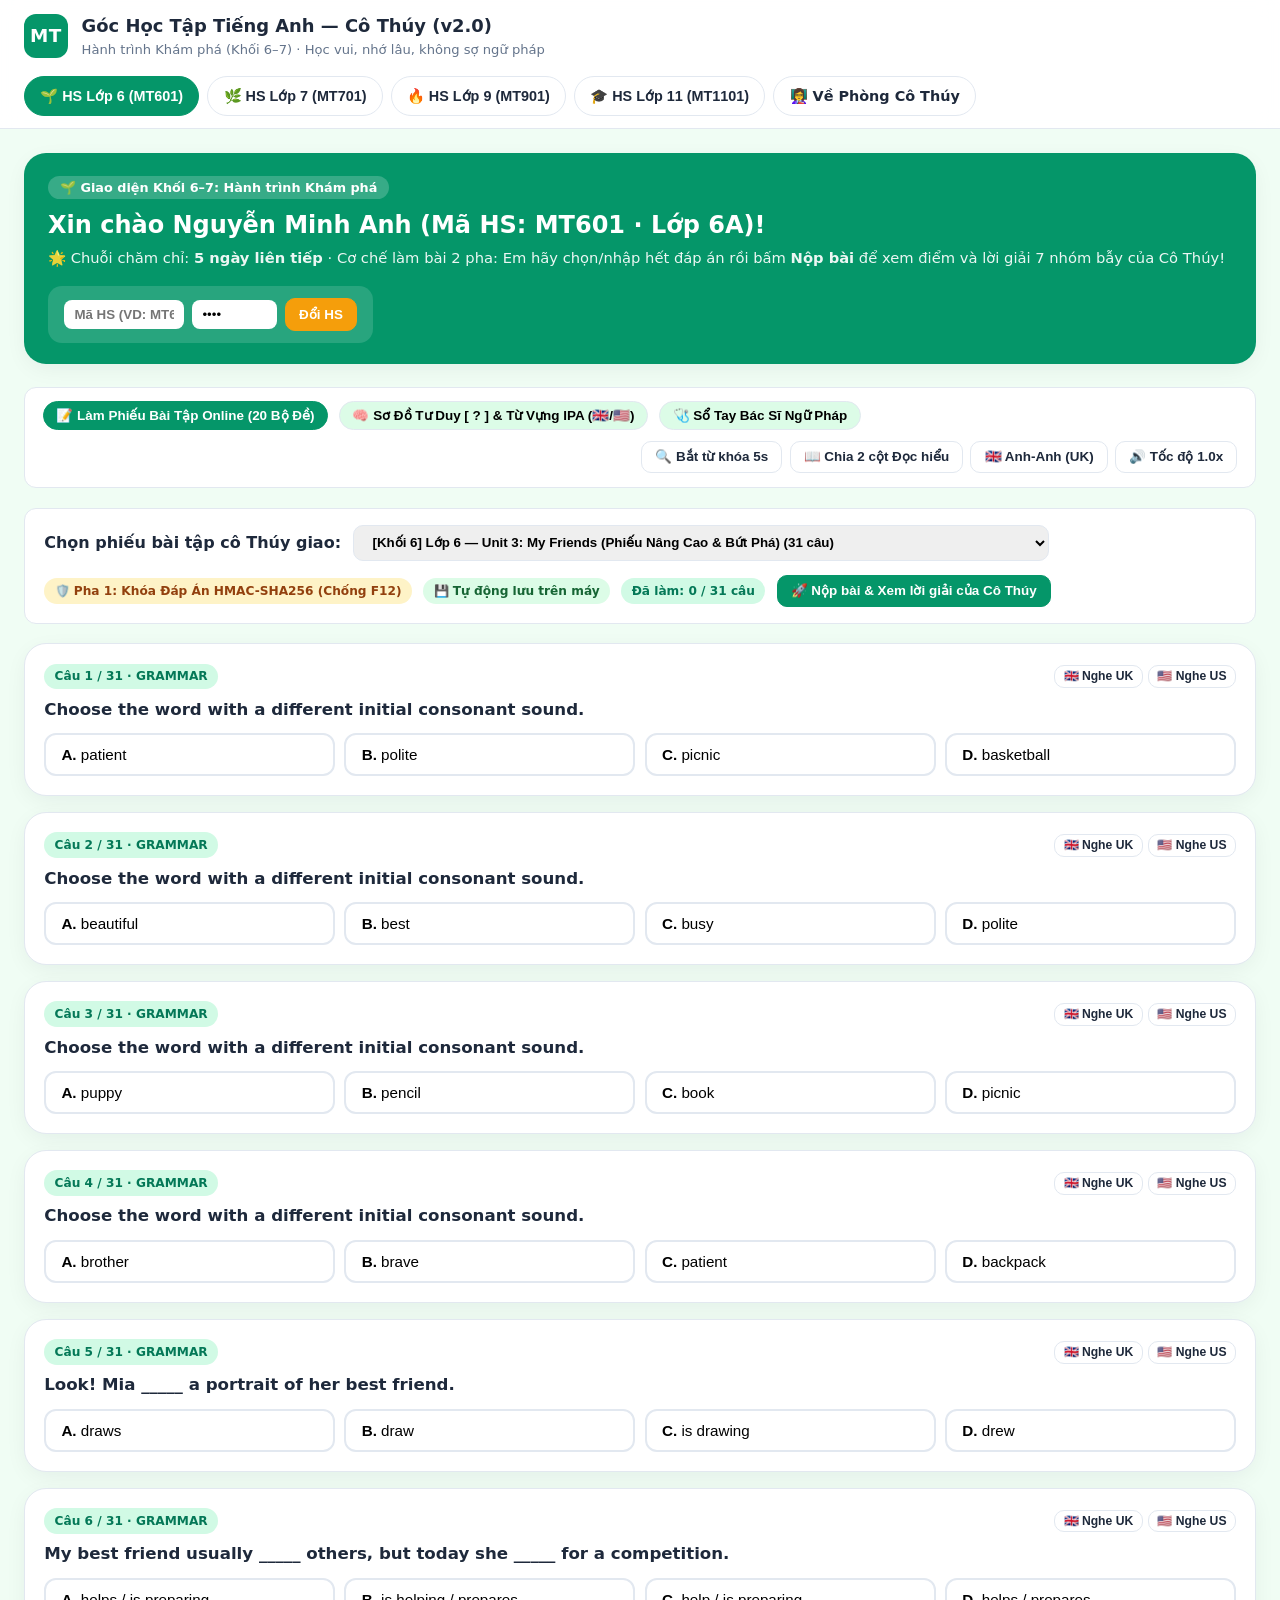
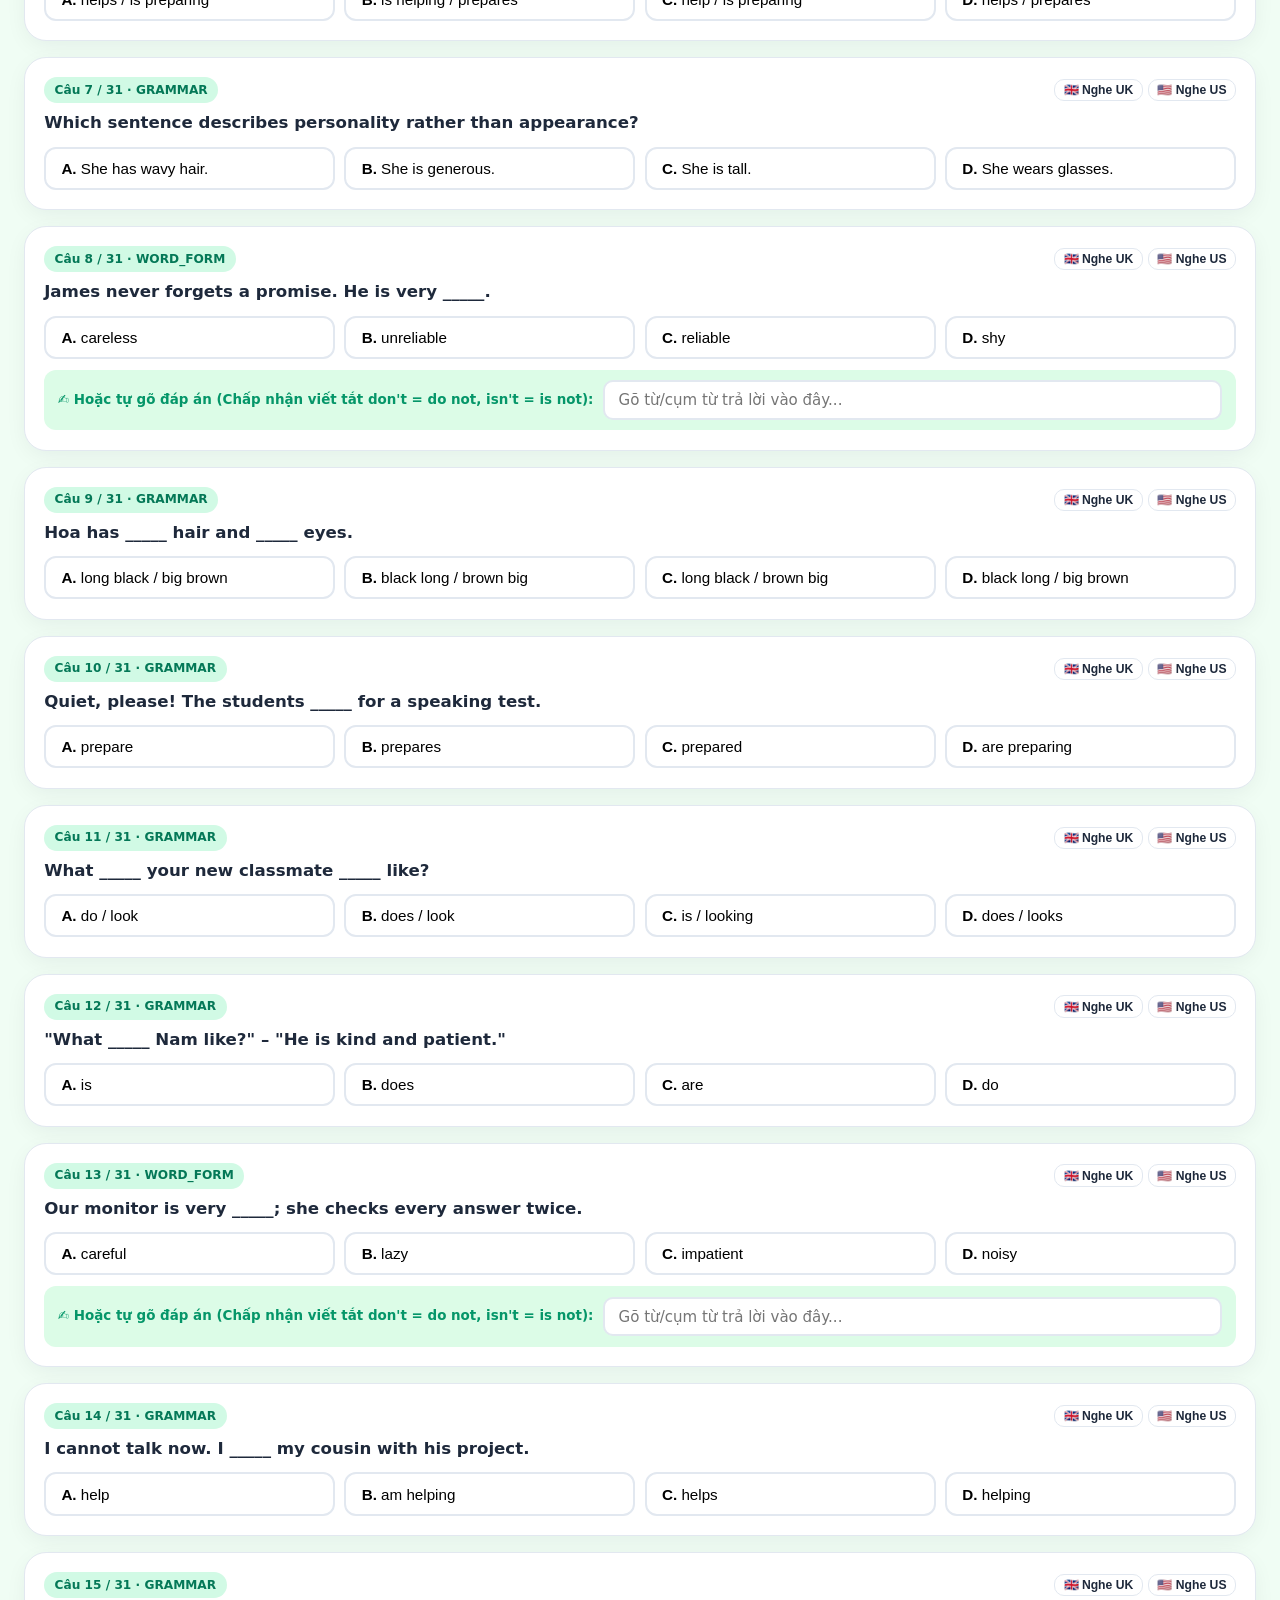
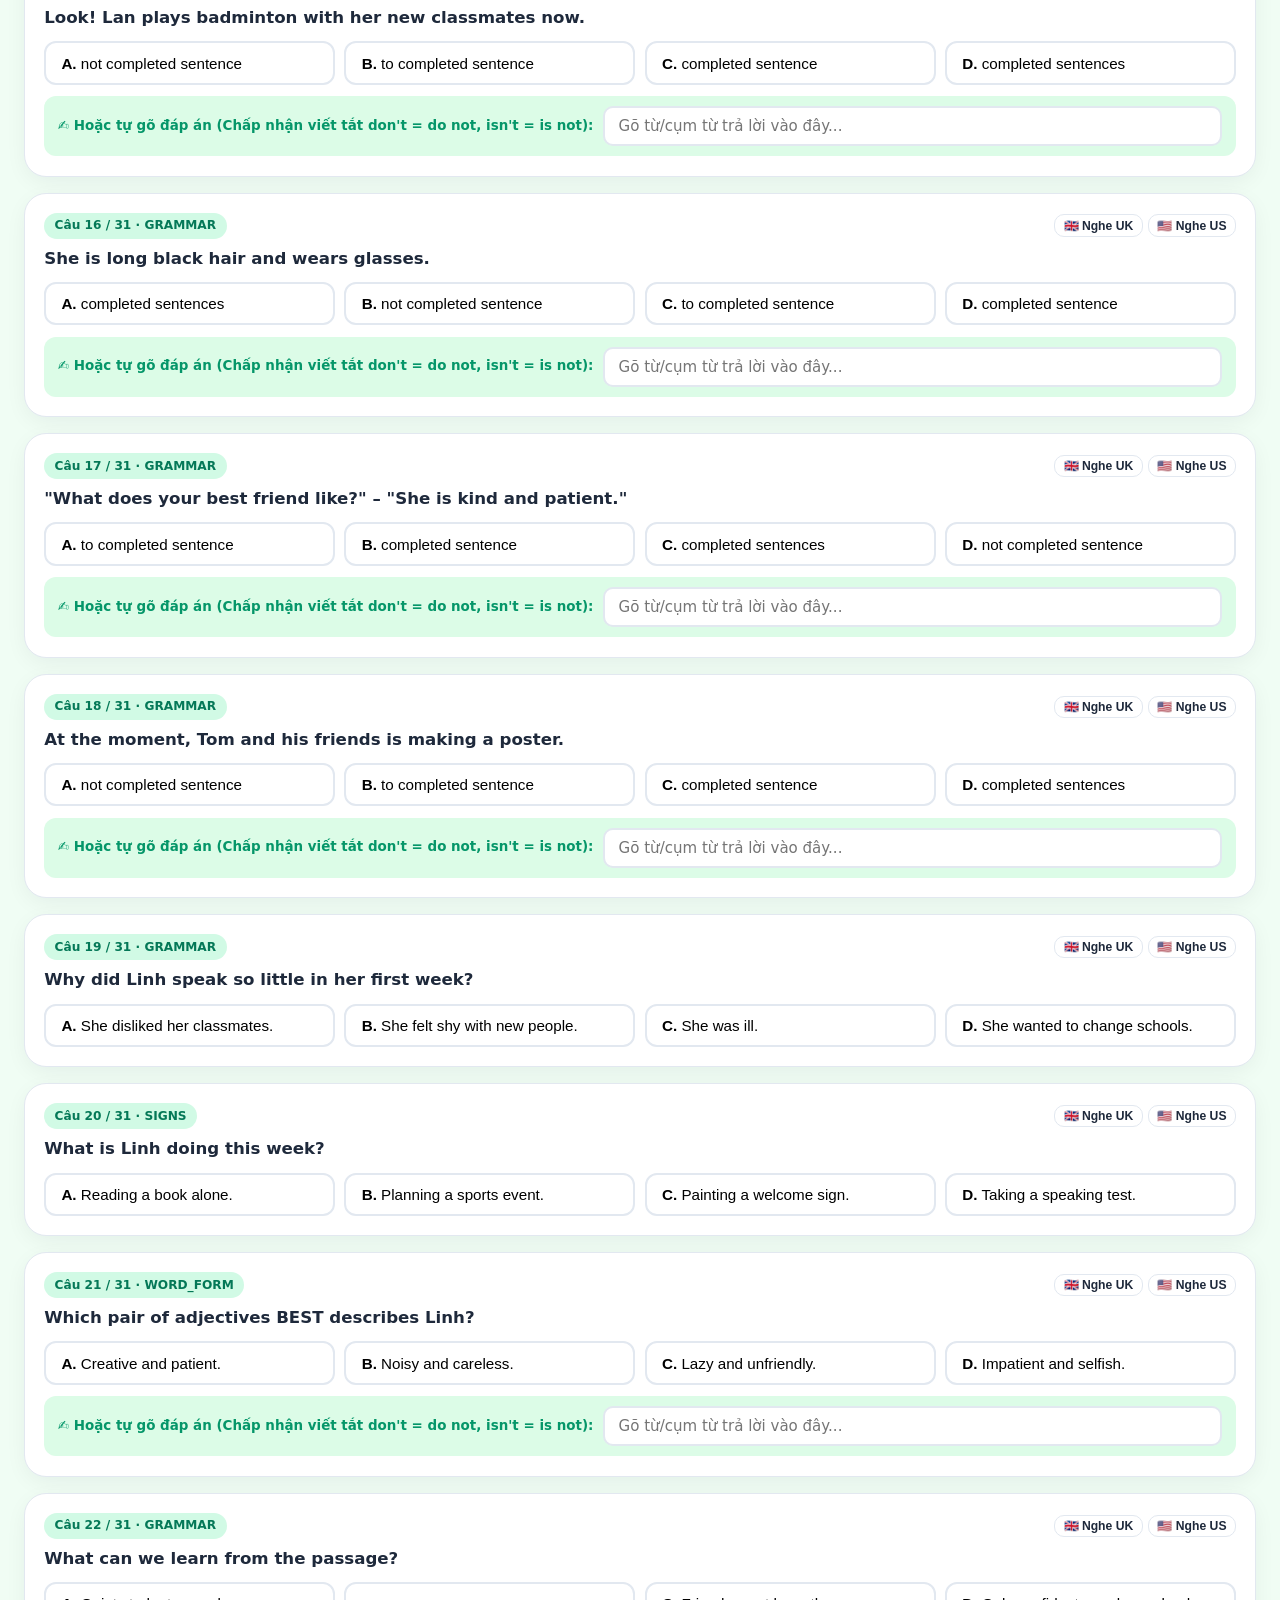
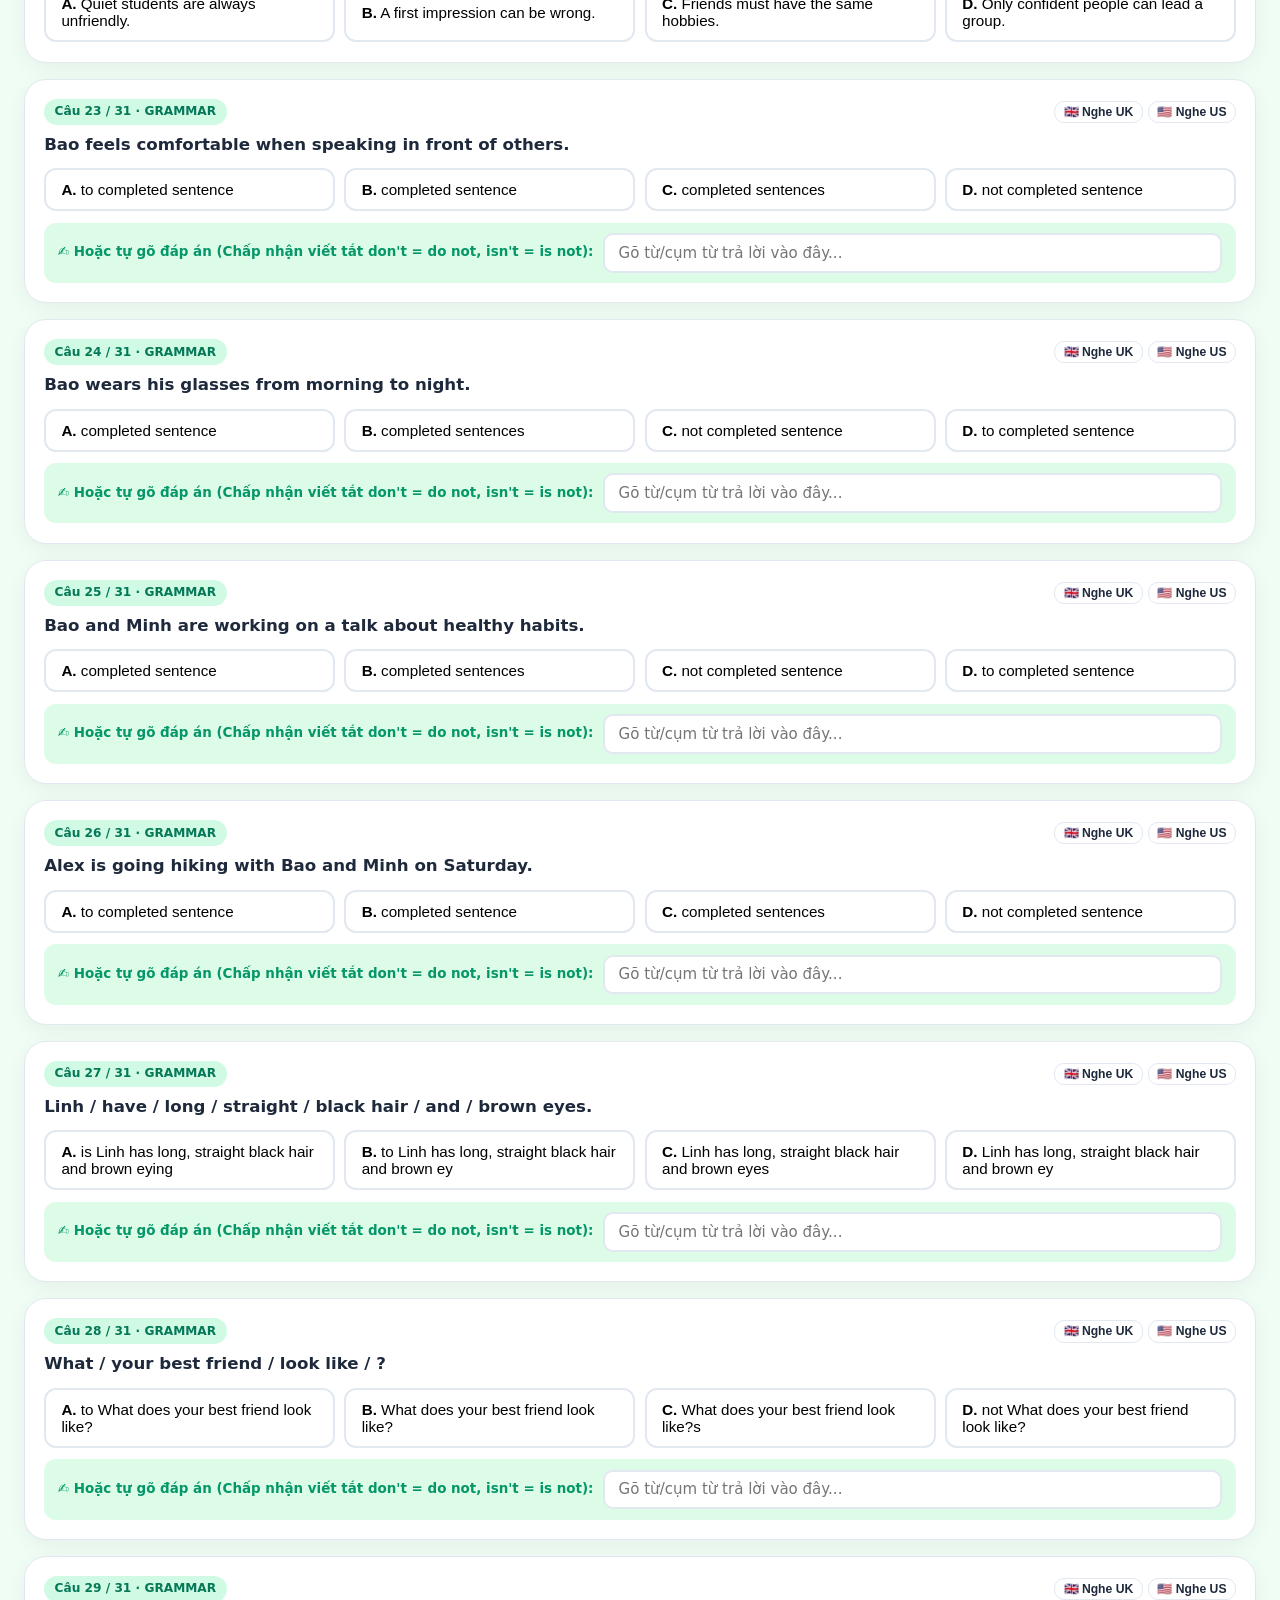
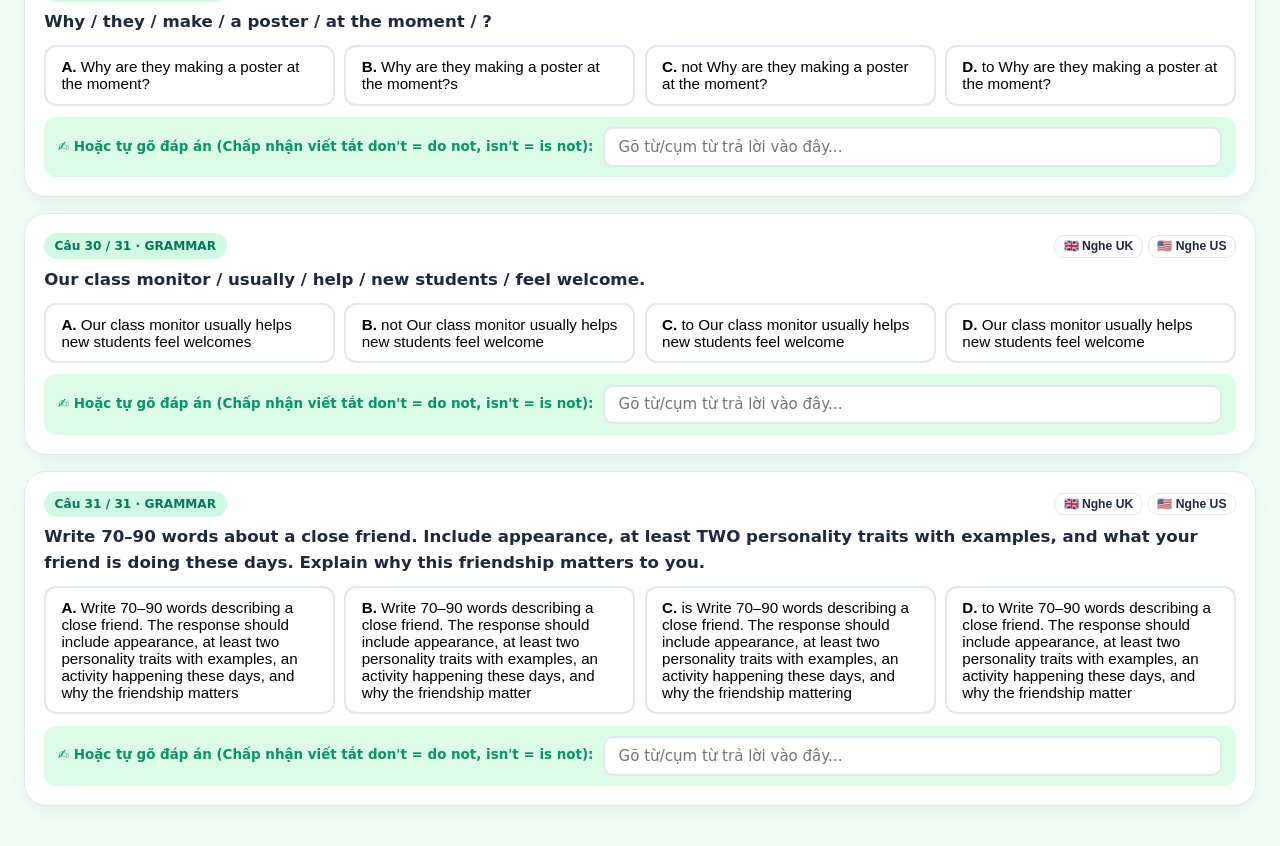
==== public/student/index.html @ 8e2237a3 "Initial release: YOURDREAM English Studio v2.0 (Master Thúy English Studio — 953 items / 63 files, H" ====
<!DOCTYPE html>
<html lang="vi">
<head>
  <meta charset="UTF-8" />
  <meta name="viewport" content="width=device-width, initial-scale=1.0" />
  <title>Góc Học Tập Học Sinh | MASTER THÚY — English Studio v2.0</title>
  <link rel="icon" href="../favicon.ico" />
  <link rel="stylesheet" href="../shared/css/studio.css" />
  <script src="../shared/js/hybrid-cloud-engine.js"></script>
</head>
<body class="theme-explorer-g6-g7" id="studentBody">
  <!-- TOP NAVIGATION -->
  <header class="studio-topbar">
    <div class="brand-cluster">
      <a href="../index.html" class="brand-monogram" title="Về trang chủ">MT</a>
      <div class="brand-titles">
        <h1 id="studentPortalHeaderTitle">Góc Học Tập Tiếng Anh — Cô Thúy (v2.0)</h1>
        <p id="studentPsychologySubtitle">Hành trình Khám phá (Khối 6–7) · Học vui, nhớ lâu, không sợ ngữ pháp</p>
      </div>
    </div>

    <!-- QUICK DEMO STUDENT SWITCHER (SO USER/TEACHER CAN TEST ALL 3 AGE THEMES IN 1 CLICK) -->
    <div class="nav-pills">
      <button class="nav-pill active" id="demoBtn6" onclick="loginAsStudent('MT601', 'Nguyễn Minh Anh', 6, 'Lớp 6A - Khám Phá')">🌱 HS Lớp 6 (MT601)</button>
      <button class="nav-pill" id="demoBtn7" onclick="loginAsStudent('MT701', 'Trần Hoàng Nam', 7, 'Lớp 7B - Vững Gốc')">🌿 HS Lớp 7 (MT701)</button>
      <button class="nav-pill" id="demoBtn9" onclick="loginAsStudent('MT901', 'Lê Bảo Ngọc', 9, 'Lớp 9A - Săn 9-10 Vào 10')">🔥 HS Lớp 9 (MT901)</button>
      <button class="nav-pill" id="demoBtn11" onclick="loginAsStudent('MT1101', 'Phạm Quốc Khánh', 11, 'Lớp 11A - Học Thuật THPT')">🎓 HS Lớp 11 (MT1101)</button>
      <a href="../teacher/index.html" class="nav-pill">👩‍🏫 Về Phòng Cô Thúy</a>
    </div>
  </header>

  <main class="studio-container">
    <!-- STUDENT PROFILE & AGE-ADAPTED BANNER -->
    <section id="studentHeroBanner" style="background: var(--primary); color: #fff; border-radius: var(--radius-lg); padding: 1.35rem 1.5rem; margin-bottom: 1.4rem; box-shadow: var(--shadow-soft);">
      <div style="display:flex; justify-content:space-between; align-items:center; flex-wrap:wrap; gap:1rem;">
        <div>
          <span id="ageBadgeText" style="background:rgba(255,255,255,0.2); padding:0.25rem 0.75rem; border-radius:999px; font-size:0.8rem; font-weight:700;">
            🌱 Giao diện Khối 6–7: Hành trình Khám phá
          </span>
          <h2 style="margin:0.45rem 0 0.2rem;" id="studentWelcomeName">Xin chào Nguyễn Minh Anh (Mã HS: MT601 · Lớp 6A)!</h2>
          <p style="margin:0; opacity:0.92; font-size:0.92rem;" id="studentMascotCheer">
            🌟 Chuỗi chăm chỉ: <strong>5 ngày liên tiếp</strong> · Cơ chế làm bài 2 pha: Em hãy chọn/nhập hết đáp án rồi bấm <strong>Nộp bài</strong> để xem điểm và lời giải 7 nhóm bẫy của Cô Thúy!
          </p>
        </div>

        <!-- STUDENT LOGIN / SWITCH BOX -->
        <div style="background:rgba(255,255,255,0.14); padding:0.75rem 1rem; border-radius:14px; display:flex; gap:0.5rem; align-items:center; flex-wrap:wrap;">
          <input type="text" id="loginCodeInput" placeholder="Mã HS (VD: MT601)" style="width:120px; padding:0.45rem 0.65rem; border-radius:8px; border:none; font-weight:700;" />
          <input type="password" id="loginPinInput" placeholder="PIN (1234)" value="1234" style="width:85px; padding:0.45rem 0.65rem; border-radius:8px; border:none;" />
          <button class="btn btn-accent" onclick="handleManualLogin()">Đổi HS</button>
        </div>
      </div>
    </section>

    <!-- STUDENT TABS -->
    <div class="filter-bar">
      <button class="grade-tab active" onclick="switchStudentSection('sec-exam', this)">📝 Làm Phiếu Bài Tập Online (20 Bộ Đề)</button>
      <button class="grade-tab" onclick="switchStudentSection('sec-mindmap-student', this)">🧠 Sơ Đồ Tư Duy [ ? ] & Từ Vựng IPA (🇬🇧/🇺🇸)</button>
      <button class="grade-tab" onclick="switchStudentSection('sec-doctor', this)">🩺 Sổ Tay Bác Sĩ Ngữ Pháp</button>

      <!-- AGE-SPECIFIC POWER TOOLS IN TOOLBAR -->
      <div style="margin-left:auto; display:flex; gap:0.45rem; flex-wrap:wrap;">
        <button class="btn" id="signalXrayBtn" onclick="toggleSignalXray()">🔍 Bắt từ khóa 5s</button>
        <button class="btn" id="splitReadingBtn" onclick="toggleSplitReadingLayout()">📖 Chia 2 cột Đọc hiểu</button>
        <button class="btn" id="studentAccentBtn" onclick="toggleStudentAccent()">🇬🇧 Anh-Anh (UK)</button>
        <button class="btn" id="studentSlowAudioBtn" onclick="toggleStudentSlowAudio()">🔊 Tốc độ 1.0x</button>
      </div>
    </div>

    <!-- ====================================================================
         SECTION 1: INTERACTIVE 2-PHASE EXAM PLAYER (OFFLINE-FIRST AUTO-SAVE)
         ==================================================================== -->
    <section id="sec-exam" class="tab-section active">
      <div style="background:#fff; border:1px solid var(--border); border-radius:var(--radius-md); padding:1rem 1.2rem; margin-bottom:1.2rem; display:flex; justify-content:space-between; align-items:center; flex-wrap:wrap; gap:0.85rem;">
        <div style="display:flex; align-items:center; gap:0.75rem; flex-wrap:wrap;">
          <strong>Chọn phiếu bài tập cô Thúy giao:</strong>
          <select id="studentWorksheetSelect" onchange="loadStudentWorksheet(this.value)" style="padding:0.55rem 0.9rem; border-radius:10px; border:1px solid var(--border); font-weight:700; min-width:310px;"></select>
        </div>
        <div style="display:flex; align-items:center; gap:0.7rem; flex-wrap:wrap;">
          <span class="badge badge-preview" id="examPhaseBadge">⏳ Pha 1: Đang làm bài (Ẩn đáp án)</span>
          <span class="badge badge-ready" id="autoSaveBadge">💾 Tự động lưu trên máy</span>
          <span class="badge badge-grade" id="progressCounterBadge">Đã làm: 0 / 0 câu</span>
          <button class="btn btn-primary" onclick="submitStudentExam()">🚀 Nộp bài & Xem lời giải của Cô Thúy</button>
        </div>
      </div>

      <!-- SCORE & FEEDBACK BANNER AFTER SUBMIT (PHASE 2) -->
      <div id="studentScoreBanner" style="display:none; background:#ecfdf5; border:2px solid #10b981; border-radius:18px; padding:1.25rem; margin-bottom:1.25rem;"></div>

      <!-- SPLIT-SCREEN OR SINGLE-COLUMN EXAM STAGE -->
      <div class="exam-split-layout" id="examSplitContainer">
        <!-- LEFT STICKY READING PANE (VISIBLE IN SPLIT MODE FOR GRADES 10-12) -->
        <aside class="reading-sticky-pane" id="readingStickyPane" style="display:none;">
          <span class="badge badge-grade">📖 Bài Đọc Hiểu / Ngữ Cảnh Trọng Tâm (Cố định cột trái)</span>
          <h3 style="margin:0.5rem 0;">Reading Passage & Grammar Context</h3>
          <p style="font-size:0.95rem; line-height:1.7;">
            In modern education, mastering English is not just about memorizing isolated rules—it is about recognizing <strong>context signals</strong> and communicating ideas clearly. While younger learners build habits through daily routines (<em>every day, usually, at the moment</em>), high school students analyze how clauses connect, how passive and causative structures shift focus (<em>have something done</em>), and how academic vocabulary conveys precise meaning.
          </p>
          <div style="background:var(--bg-subtle); padding:0.85rem; border-radius:10px; font-size:0.86rem;">
            💡 <strong>Mẹo làm bài Đọc hiểu Khối 10–12 của Cô Thúy:</strong><br/>
            Giữ nguyên đoạn văn ở cột trái, mắt dò từ khóa câu hỏi ở cột phải để không phải cuộn trang lên xuống!
          </div>
        </aside>

        <!-- QUESTIONS LIST -->
        <div id="studentQuestionsContainer"></div>
      </div>
    </section>

    <!-- ====================================================================
         SECTION 2: STUDENT MINDMAP [ ? ] SELF-CHECK & FOLDABLE IPA WORDLIST
         ==================================================================== -->
    <section id="sec-mindmap-student" class="tab-section">
      <div class="mindmap-stage">
        <div class="mindmap-center-banner">
          <div>
            <h3 style="margin:0;">🧠 Sơ Đồ Tư Duy Ngữ Pháp — Tự Bấm Mở Ô [ ? ] Để Nhớ Bài Ngay Tại Lớp</h3>
            <p style="margin:0.2rem 0 0; font-size:0.86rem; opacity:0.92;">Em hãy tự nhẩm công thức trong đầu trước khi bấm vào ô màu vàng <strong>[ ? ]</strong> nhé!</p>
          </div>
          <select id="studentMmSelect" onchange="renderStudentMindmap()" style="padding:0.5rem 0.85rem; border-radius:10px; border:none; font-weight:700;"></select>
        </div>
        <div id="studentMindmapBody"></div>
      </div>

      <!-- STUDENT FOLDABLE 2-COLUMN IPA WORDLIST WITH UK/US SPEAKERS -->
      <div style="background:#fff; border:1px solid var(--border); border-radius:18px; padding:1.3rem;">
        <div style="display:flex; justify-content:space-between; align-items:center; flex-wrap:wrap; gap:0.8rem; margin-bottom:1rem;">
          <div>
            <h3 style="margin:0;">📄 Bảng Từ Vựng Gấp Đôi Tự Dò Nghĩa & Luyện Phát Âm IPA (🇬🇧 Anh-Anh / 🇺🇸 Anh-Mỹ)</h3>
            <p style="margin:0.2rem 0 0; font-size:0.86rem; color:var(--text-muted);">Bấm nút "Gấp cột nghĩa Tiếng Việt" để tự kiểm tra trí nhớ từ vựng!</p>
          </div>
          <button class="btn btn-primary" onclick="document.querySelectorAll('#studentVocabGrid .foldable-sheet').forEach(el=>el.classList.toggle('folded'))">
            📄 Gấp / Mở cột nghĩa Tiếng Việt
          </button>
        </div>
        <div id="studentVocabGrid" class="card-grid"></div>
      </div>
    </section>

    <!-- ====================================================================
         SECTION 3: BÁC SĨ NGỮ PHÁP (PERSONALIZED MISTAKE NOTEBOOK)
         ==================================================================== -->
    <section id="sec-doctor" class="tab-section">
      <div style="background:#fff; border:1px solid var(--border); border-radius:18px; padding:1.35rem;">
        <h3 style="margin-top:0;">🩺 Sổ Tay "Bác Sĩ Ngữ Pháp" Của Riêng Em</h3>
        <p style="color:var(--text-muted); font-size:0.9rem;">
          Mỗi khi em làm sai một câu khi bấm Nộp bài, Bác sĩ Ngữ pháp sẽ tự động ghi lại <strong>Mẹo 5 giây của Cô Thúy</strong> theo đúng 7 nhóm bẫy phòng thi để em không bao giờ mắc lại bẫy đó nữa!
        </p>
        <div id="grammarDoctorList" class="card-grid"></div>
      </div>
    </section>
  </main>

  <script>
    let currentStudent = {
      code: 'MT601',
      name: 'Nguyễn Minh Anh',
      grade: 6,
      className: 'Lớp 6A - Khám Phá'
    };
    let catalogList = [];
    let currentWorksheet = null;
    let currentQuestions = [];
    let studentMcqAnswers = {};     // { question_id: optionIndex }
    let studentWrittenAnswers = {}; // { question_id: string }
    let isSubmitted = false;        // STRICT 2-PHASE LOCK: false = Phase 1, true = Phase 2
    let signalXrayActive = false;
    let splitReadingActive = false;
    let map1Data = [];
    let map2TrapLookup = {};
    let map3Data = [];

    function toRelativeShardUrl(shardPath) {
      if (!shardPath) return '';
      return `../${shardPath.replace(/^\/+/, '')}`;
    }

    async function initStudentPortal() {
      await window.MT_HYBRID.detectEnvironment();

      const params = new URLSearchParams(window.location.search);
      const demoCode = params.get('demo');
      const requestedWs = params.get('ws');
      const requestedGrade = params.get('grade');

      if (demoCode === 'MT701') loginAsStudent('MT701', 'Trần Hoàng Nam', 7, 'Lớp 7B - Vững Gốc');
      else if (demoCode === 'MT901') loginAsStudent('MT901', 'Lê Bảo Ngọc', 9, 'Lớp 9A - Săn 9-10 Vào 10');
      else if (demoCode === 'MT1101') loginAsStudent('MT1101', 'Phạm Quốc Khánh', 11, 'Lớp 11A - Học Thuật THPT');
      else if (requestedGrade && Number(requestedGrade) >= 10) loginAsStudent('MT1101', 'Phạm Quốc Khánh', Number(requestedGrade), `Lớp ${requestedGrade}A - THPT`);
      else if (requestedGrade && Number(requestedGrade) >= 8) loginAsStudent('MT901', 'Lê Bảo Ngọc', Number(requestedGrade), `Lớp ${requestedGrade}A - Bứt Phá`);

      try {
        const [catRes, m1Res, m2Res, m3Res] = await Promise.all([
          fetch('../shards/worksheets-catalog.json').then(r => r.json()),
          fetch('../shards/maps/map1-curriculum-g6-g12.json').then(r => r.json()),
          fetch('../shards/maps/map2-traps-and-levels.json').then(r => r.json()),
          fetch('../shards/maps/map3-grammar-mindmaps.json').then(r => r.json())
        ]);
        catalogList = catRes.curated_sets || catRes.worksheets || [];
        map1Data = Array.isArray(m1Res) ? m1Res : (m1Res.units || []);
        const trapsArr = Array.isArray(m2Res) ? m2Res : (m2Res.traps || []);
        trapsArr.forEach(t => { map2TrapLookup[t.trap_code] = t; });
        map3Data = Array.isArray(m3Res) ? m3Res : (m3Res.mindmaps || []);

        populateStudentWorksheets(requestedWs);
        initStudentMindmapSelect();
        renderStudentVocabCards();
        renderGrammarDoctorNotebook();
      } catch (e) {
        console.error(e);
      }
    }

    function applyAgePsychologyTheme(grade) {
      const body = document.getElementById('studentBody');
      body.classList.remove('theme-explorer-g6-g7', 'theme-conqueror-g8-g9', 'theme-academic-g10-g12');

      const badge = document.getElementById('ageBadgeText');
      const subtitle = document.getElementById('studentPsychologySubtitle');
      const cheer = document.getElementById('studentMascotCheer');

      if (grade <= 7) {
        body.classList.add('theme-explorer-g6-g7');
        badge.textContent = `🌱 Giao diện Khối ${grade}: Hành Trình Khám Phá (Thân thiện, dễ nhớ)`;
        subtitle.textContent = 'Hành trình Khám phá (Khối 6–7) · Chia nhỏ mục tiêu · Nghe phát âm IPA chuẩn 🇬🇧/🇺🇸';
        cheer.innerHTML = '🌟 <strong>Trợ lý Cú Mèo của Cô Thúy:</strong> "Em hãy chọn/nhập hết câu trả lời rồi bấm Nộp bài để mở khóa huy hiệu Siêu Từ Vựng nhé!"';
        if (splitReadingActive) toggleSplitReadingLayout(false);
      } else if (grade <= 9) {
        body.classList.add('theme-conqueror-g8-g9');
        badge.textContent = `🔥 Giao diện Khối ${grade}: Đấu Trường Bứt Phá 9+ (Săn bẫy phòng thi)`;
        subtitle.textContent = 'Đấu trường Bứt phá (Khối 8–9) · Bắt từ khóa 5 giây · Chinh phục kỳ thi vào 10';
        cheer.innerHTML = '⚡ <strong>Chế độ Săn Điểm 9–10:</strong> Em hãy bật nút <strong>"🔍 Bắt từ khóa 5s"</strong> trên thanh công cụ để luyện phản xạ nhận diện thì và bẫy ngữ pháp!';
        if (splitReadingActive) toggleSplitReadingLayout(false);
      } else {
        body.classList.add('theme-academic-g10-g12');
        badge.textContent = `🎓 Giao diện Khối ${grade}: Không Gian Học Thuật THPT (Chia đôi màn hình Reading)`;
        subtitle.textContent = 'Tư duy Học thuật THPT (Khối 10–12) · Chia 2 cột Đọc hiểu · Luyện thi Tốt nghiệp THPT';
        cheer.innerHTML = '📖 <strong>Chế độ THPT Chuyên nghiệp:</strong> Đã tự động bật <strong>Màn hình 2 cột (Bài đọc bên trái — Câu hỏi bên phải)</strong> giúp em làm bài Đọc hiểu nhanh gấp đôi!';
        if (!splitReadingActive) toggleSplitReadingLayout(true);
      }
    }

    function loginAsStudent(code, name, grade, className) {
      currentStudent = { code, name, grade, className };
      document.getElementById('studentWelcomeName').textContent = `Xin chào ${name} (Mã HS: ${code} · ${className})!`;
      document.getElementById('loginCodeInput').value = code;

      document.querySelectorAll('.studio-topbar .nav-pill').forEach(b => b.classList.remove('active'));
      if (grade === 6) document.getElementById('demoBtn6')?.classList.add('active');
      else if (grade === 7) document.getElementById('demoBtn7')?.classList.add('active');
      else if (grade === 8 || grade === 9) document.getElementById('demoBtn9')?.classList.add('active');
      else document.getElementById('demoBtn11')?.classList.add('active');

      applyAgePsychologyTheme(grade);
      if (catalogList.length) populateStudentWorksheets();
      if (map1Data.length) renderStudentVocabCards();
    }

    function handleManualLogin() {
      const code = (document.getElementById('loginCodeInput').value || 'MT601').trim().toUpperCase();
      if (code.startsWith('MT7')) loginAsStudent(code, 'Học sinh Khối 7 (' + code + ')', 7, 'Lớp 7B');
      else if (code.startsWith('MT8')) loginAsStudent(code, 'Học sinh Khối 8 (' + code + ')', 8, 'Lớp 8A');
      else if (code.startsWith('MT9')) loginAsStudent(code, 'Học sinh Khối 9 (' + code + ')', 9, 'Lớp 9A');
      else if (code.startsWith('MT10') || code.startsWith('MT11') || code.startsWith('MT12')) loginAsStudent(code, 'Học sinh THPT (' + code + ')', 11, 'Lớp 11A');
      else loginAsStudent(code, 'Học sinh Khối 6 (' + code + ')', 6, 'Lớp 6A');
    }

    function populateStudentWorksheets(preferredWsId) {
      const sel = document.getElementById('studentWorksheetSelect');
      const sorted = [...catalogList].sort((a, b) => {
        const aMatch = Number(a.grade) === Number(currentStudent.grade) ? 0 : 1;
        const bMatch = Number(b.grade) === Number(currentStudent.grade) ? 0 : 1;
        return aMatch - bMatch;
      });

      sel.innerHTML = sorted.map(w => `
        <option value="${w.worksheet_id}" ${w.worksheet_id === preferredWsId ? 'selected' : ''}>
          [Khối ${w.grade}] ${w.title} (${w.question_count} câu)
        </option>
      `).join('');

      const targetId = preferredWsId || (sorted[0] && sorted[0].worksheet_id);
      if (targetId) loadStudentWorksheet(targetId);
    }

    async function loadStudentWorksheet(wsId) {
      const ws = catalogList.find(w => w.worksheet_id === wsId) || catalogList[0];
      if (!ws) return;
      currentWorksheet = ws;
      isSubmitted = false; // Reset to Phase 1
      document.getElementById('studentScoreBanner').style.display = 'none';
      const phaseBadge = document.getElementById('examPhaseBadge');
      phaseBadge.className = 'badge badge-preview';
      phaseBadge.textContent = '🛡️ Pha 1: Khóa Đáp Án HMAC-SHA256 (Chống F12)';

      const mcqKey = `mt_ans_mcq_${currentStudent.code}_${ws.worksheet_id}`;
      const wrKey = `mt_ans_wr_${currentStudent.code}_${ws.worksheet_id}`;
      studentMcqAnswers = JSON.parse(localStorage.getItem(mcqKey) || '{}');
      studentWrittenAnswers = JSON.parse(localStorage.getItem(wrKey) || '{}');

      try {
        const res = await fetch(toRelativeShardUrl(ws.shard_json_path));
        const shard = await res.json();
        currentQuestions = shard.questions || [];
        if (window.ZeroLeakAssessment && window.ZeroLeakAssessment.sealQuestionsPhase1) {
          await window.ZeroLeakAssessment.sealQuestionsPhase1(currentQuestions);
        }
        renderQuestionsList();
      } catch (e) {
        console.error(e);
      }
    }

    function highlightSignalsInStem(stemText, signals) {
      if (!signalXrayActive) return stemText;
      let out = stemText;
      const defaultSignals = ['every day', 'usually', 'always', 'often', 'now', 'at the moment', 'look!', 'listen!', 'yesterday', 'last ', 'ago', 'since', 'for ', 'tomorrow', 'next ', 'have', 'get', 'by '];
      const allSigs = [...new Set([...(signals || []), ...defaultSignals])];
      allSigs.forEach(sig => {
        if (!sig || sig.length < 3) return;
        const reg = new RegExp(`(${sig.replace(/[.*+?^${}()|[\]\\]/g, '\\$&')})`, 'gi');
        out = out.replace(reg, `<span class="signal-xray-hit" title="Từ khóa dấu hiệu nhận biết!">$1</span>`);
      });
      return out;
    }

    function evaluateSingleQuestion(q) {
      const chosenIdx = studentMcqAnswers[q.question_id];
      const writtenVal = (studentWrittenAnswers[q.question_id] || '').trim();
      const correctOptText = (q.options || [])[q.correct_index] || '';

      const mcqCorrect = chosenIdx === q.correct_index;
      const writtenCorrect = writtenVal
        ? window.MT_HYBRID.isWrittenAnswerCorrect(writtenVal, q.written_answers, correctOptText)
        : false;

      return {
        isAnswered: chosenIdx !== undefined || writtenVal.length > 0,
        isCorrect: mcqCorrect || writtenCorrect,
        chosenIdx,
        writtenVal
      };
    }

    function updateProgressBadge() {
      let answeredCount = 0;
      currentQuestions.forEach(q => {
        if (evaluateSingleQuestion(q).isAnswered) answeredCount++;
      });
      document.getElementById('progressCounterBadge').textContent = `Đã làm: ${answeredCount} / ${currentQuestions.length} câu`;
    }

    function renderQuestionsList() {
      const container = document.getElementById('studentQuestionsContainer');
      const letters = ['A', 'B', 'C', 'D'];
      updateProgressBadge();

      container.innerHTML = currentQuestions.map((q, idx) => {
        const evalRes = evaluateSingleQuestion(q);
        const chosenIdx = evalRes.chosenIdx;
        const writtenVal = evalRes.writtenVal;
        const isCorrect = evalRes.isCorrect;

        const optionsHtml = (q.options || []).map((optText, oIdx) => {
          const isSelected = chosenIdx === oIdx;
          let borderStyle = 'border: 2px solid var(--border); background: #fff;';
          // STRICT 2-PHASE DISPLAY:
          // Phase 1 (!isSubmitted): Only highlight student's selection in teal; NEVER leak correct/wrong!
          if (!isSubmitted) {
            if (isSelected) {
              borderStyle = 'border: 2px solid var(--primary); background: var(--primary-light); font-weight: 700;';
            }
          } else {
            // Phase 2 (isSubmitted): Show green for correct answer, red strike-through for wrong choice
            if (oIdx === q.correct_index) {
              borderStyle = 'border: 2px solid #16a34a; background: #dcfce7; font-weight: 800; color: #166534;';
            } else if (isSelected && oIdx !== q.correct_index) {
              borderStyle = 'border: 2px solid #dc2626; background: #fee2e2; color: #991b1b; text-decoration: line-through;';
            }
          }

          return `
            <button
              onclick="selectStudentOption('${q.question_id}', ${oIdx})"
              style="${borderStyle} padding: 0.7rem 0.95rem; border-radius: 12px; text-align: left; cursor: pointer; font-size: 0.95rem; transition: all 0.12s;"
            >
              <strong>${letters[oIdx]}.</strong> ${optText}
            </button>
          `;
        }).join('');

        // Optional Written Input Row for Fill-in-the-blank / Error Fix / Rewrite items
        const showWrittenBox = q.answer_mode === 'BOTH' || q.answer_mode === 'WRITTEN' || q.skill_domain === 'ERROR_FIX' || q.skill_domain === 'WORD_FORM';
        const writtenRowHtml = showWrittenBox ? `
          <div class="written-answer-row">
            <span style="font-size:0.84rem; font-weight:700; color:var(--primary);">✍️ Hoặc tự gõ đáp án (Chấp nhận viết tắt don't = do not, isn't = is not):</span>
            <input
              type="text"
              class="written-answer-input"
              value="${writtenVal.replace(/"/g, '&quot;')}"
              placeholder="Gõ từ/cụm từ trả lời vào đây..."
              ${isSubmitted ? 'readonly' : ''}
              oninput="handleWrittenInput('${q.question_id}', this.value)"
            />
          </div>
        ` : '';

        // Phase 2 Trap & Pedagogical Explanation Box (linked to map2-traps-and-levels.json)
        let explanationHtml = '';
        if (isSubmitted) {
          const trapObj = map2TrapLookup[q.trap_code] || null;
          const trapTipHtml = trapObj ? `
            <div style="margin-top:0.45rem; padding-top:0.45rem; border-top:1px dashed ${isCorrect ? '#86efac' : '#fca5a5'}; color:#92400e; font-size:0.84rem;">
              🎯 <strong>${trapObj.title_vi} (${trapObj.trap_code}):</strong> ${trapObj.quick_rule_5s}
            </div>
          ` : '';

          explanationHtml = `
            <div style="margin-top: 0.85rem; padding: 0.85rem 1rem; border-radius: 12px; background: ${isCorrect ? '#f0fdf4' : '#fef2f2'}; border: 1px solid ${isCorrect ? '#86efac' : '#fca5a5'}; font-size: 0.88rem;">
              <div>
                <strong>${isCorrect ? '🎉 Chính xác!' : `💡 Đáp án đúng là ${letters[q.correct_index]} (${(q.options || [])[q.correct_index]}):`}</strong>
                ${q.explanation_vi || 'Hãy chú ý dấu hiệu ngữ pháp trong câu nhé!'}
              </div>
              ${trapTipHtml}
            </div>
          `;
        }

        const safeStemSpeech = (q.stem_text + ' ' + (q.options || []).join(', ')).replace(/'/g, "\\'");

        return `
          <div class="ws-card" style="margin-bottom: 1rem;">
            <div>
              <div style="display:flex; justify-content:space-between; align-items:center; margin-bottom:0.45rem; flex-wrap:wrap; gap:0.4rem;">
                <span class="badge badge-grade">Câu ${idx + 1} / ${currentQuestions.length} · ${q.skill_domain || 'GRAMMAR'}</span>
                <div style="display:flex; gap:0.35rem;">
                  <button class="btn" style="padding:0.2rem 0.52rem; font-size:0.76rem;" onclick="window.MT_HYBRID.speakEnglish('${safeStemSpeech}', 'en-GB')" title="Nghe giọng Anh-Anh (UK)">🇬🇧 Nghe UK</button>
                  <button class="btn" style="padding:0.2rem 0.52rem; font-size:0.76rem;" onclick="window.MT_HYBRID.speakEnglish('${safeStemSpeech}', 'en-US')" title="Nghe giọng Anh-Mỹ (US)">🇺🇸 Nghe US</button>
                </div>
              </div>
              <div style="font-size: 1.04rem; font-weight: 600; margin-bottom: 0.65rem;">
                ${highlightSignalsInStem(q.stem_text, q.signal_keywords)}
              </div>
              ${q.passage_or_sign_svg || ''}
              <div style="display: grid; grid-template-columns: repeat(auto-fit, minmax(210px, 1fr)); gap: 0.6rem;">
                ${optionsHtml}
              </div>
              ${writtenRowHtml}
              ${explanationHtml}
            </div>
          </div>
        `;
      }).join('');
    }

    function selectStudentOption(questionId, optionIndex) {
      if (isSubmitted) return; // Phase 2 locked until retry
      studentMcqAnswers[questionId] = optionIndex;
      const mcqKey = `mt_ans_mcq_${currentStudent.code}_${currentWorksheet.worksheet_id}`;
      localStorage.setItem(mcqKey, JSON.stringify(studentMcqAnswers));

      document.getElementById('autoSaveBadge').textContent = '💾 Đã lưu tức thì (' + new Date().toLocaleTimeString('vi-VN') + ')';
      renderQuestionsList();
    }

    function handleWrittenInput(questionId, val) {
      if (isSubmitted) return;
      studentWrittenAnswers[questionId] = val;
      const wrKey = `mt_ans_wr_${currentStudent.code}_${currentWorksheet.worksheet_id}`;
      localStorage.setItem(wrKey, JSON.stringify(studentWrittenAnswers));
      document.getElementById('autoSaveBadge').textContent = '💾 Đã lưu tự luận (' + new Date().toLocaleTimeString('vi-VN') + ')';
      updateProgressBadge();
    }

    async function submitStudentExam() {
      if (!currentQuestions.length) return;
      isSubmitted = true; // Enter Phase 2!

      // Build answer map for HMAC-SHA256 verification & unlock AES-256-GCM solutions
      const userAnswersMap = {};
      currentQuestions.forEach(q => {
        if (studentMcqAnswers[q.question_id] !== undefined) {
          userAnswersMap[q.question_id] = { type: 'MCQ', value: studentMcqAnswers[q.question_id] };
        }
      });
      if (window.ZeroLeakAssessment && window.ZeroLeakAssessment.unsealQuestionsPhase2) {
        await window.ZeroLeakAssessment.unsealQuestionsPhase2(currentQuestions, userAnswersMap);
      }

      const phaseBadge = document.getElementById('examPhaseBadge');
      phaseBadge.className = 'badge badge-ready';
      phaseBadge.textContent = '🔓 Pha 2: Đã giải mã AES-256-GCM & Mở giải thích 7 nhóm bẫy';

      let correctCount = 0;
      const wrongTraps = [];
      const doctorEntries = JSON.parse(localStorage.getItem('mt_grammar_doctor') || '[]');

      currentQuestions.forEach(q => {
        const res = evaluateSingleQuestion(q);
        if (res.isCorrect) {
          correctCount++;
        } else {
          const tCode = q.trap_code || 'TRAP_TENSE_SIGNAL';
          if (!wrongTraps.includes(tCode)) wrongTraps.push(tCode);
          const trapObj = map2TrapLookup[tCode];
          doctorEntries.unshift({
            stem: q.stem_text,
            correct: ['A', 'B', 'C', 'D'][q.correct_index] + '. ' + (q.options[q.correct_index] || ''),
            explanation: q.explanation_vi + (trapObj ? ` | ⚡ Mẹo 5s: ${trapObj.quick_rule_5s}` : ''),
            trap: tCode,
            date: new Date().toLocaleDateString('vi-VN')
          });
        }
      });

      localStorage.setItem('mt_grammar_doctor', JSON.stringify(doctorEntries.slice(0, 40)));
      renderGrammarDoctorNotebook();

      const score10 = Number(((correctCount / currentQuestions.length) * 10).toFixed(1));
      const banner = document.getElementById('studentScoreBanner');
      banner.style.display = 'block';
      banner.innerHTML = `
        <div style="display:flex; justify-content:space-between; align-items:center; flex-wrap:wrap; gap:1rem;">
          <div>
            <span class="badge badge-ready">🎉 Pha 2 Hoàn Tất — Đã xác thực HMAC-SHA256 & Giải mã AES-256-GCM!</span>
            <h2 style="margin:0.4rem 0 0.2rem; color:#065f46;">Điểm của ${currentStudent.name}: ${score10} / 10 điểm (Đúng ${correctCount}/${currentQuestions.length} câu)</h2>
            <p style="margin:0; font-size:0.9rem;">
              Em hãy xem chi tiết lời giải Tiếng Việt (vừa được mở khóa bằng <strong>Web Crypto AES-256-GCM</strong>) và <strong>Mẹo 5 giây theo 7 nhóm bẫy</strong> dưới từng câu hỏi. Các câu chưa đúng đã được Bác sĩ Ngữ pháp lưu vào sổ tay!
            </p>
          </div>
          <button class="btn btn-primary" onclick="resetStudentExamPhase1()">🔄 Làm lại đề này (Về Pha 1)</button>
        </div>
      `;

      const subPayload = {
        submission_id: 'SUB_ONLINE_' + Date.now(),
        worksheet_id: currentWorksheet.worksheet_id,
        student_code: currentStudent.code,
        student_name: currentStudent.name,
        class_id: currentStudent.className,
        exam_code: '101',
        auto_score: score10,
        final_score: score10,
        teacher_approved: 0,
        wrong_traps: wrongTraps.slice(0, 5),
        submitted_at: new Date().toLocaleTimeString('vi-VN')
      };

      await window.MT_HYBRID.submitStudentWork(subPayload);
      renderQuestionsList();
      banner.scrollIntoView({ behavior: 'smooth' });
    }

    async function resetStudentExamPhase1() {
      isSubmitted = false;
      studentMcqAnswers = {};
      studentWrittenAnswers = {};
      const mcqKey = `mt_ans_mcq_${currentStudent.code}_${currentWorksheet.worksheet_id}`;
      const wrKey = `mt_ans_wr_${currentStudent.code}_${currentWorksheet.worksheet_id}`;
      localStorage.removeItem(mcqKey);
      localStorage.removeItem(wrKey);
      if (window.ZeroLeakAssessment && window.ZeroLeakAssessment.sealQuestionsPhase1) {
        await window.ZeroLeakAssessment.sealQuestionsPhase1(currentQuestions);
      }
      document.getElementById('studentScoreBanner').style.display = 'none';
      const phaseBadge = document.getElementById('examPhaseBadge');
      phaseBadge.className = 'badge badge-preview';
      phaseBadge.textContent = '🛡️ Pha 1: Khóa Đáp Án HMAC-SHA256 (Chống F12)';
      renderQuestionsList();
    }

    function toggleSignalXray() {
      signalXrayActive = !signalXrayActive;
      const btn = document.getElementById('signalXrayBtn');
      btn.classList.toggle('btn-accent', signalXrayActive);
      btn.textContent = signalXrayActive ? '🔍 Đang bật Bắt từ khóa 5s' : '🔍 Bắt từ khóa 5s';
      renderQuestionsList();
    }

    function toggleSplitReadingLayout(forceState) {
      splitReadingActive = typeof forceState === 'boolean' ? forceState : !splitReadingActive;
      const container = document.getElementById('examSplitContainer');
      const pane = document.getElementById('readingStickyPane');
      const btn = document.getElementById('splitReadingBtn');

      container.classList.toggle('split-reading-active', splitReadingActive);
      pane.style.display = splitReadingActive ? 'block' : 'none';
      btn.classList.toggle('btn-primary', splitReadingActive);
    }

    function toggleStudentAccent() {
      const acc = window.MT_HYBRID.toggleAccent();
      document.getElementById('studentAccentBtn').textContent = acc === 'en-GB'
        ? '🇬🇧 Anh-Anh (UK)'
        : '🇺🇸 Anh-Mỹ (US)';
    }

    function toggleStudentSlowAudio() {
      const slow = window.MT_HYBRID.toggleSlow();
      document.getElementById('studentSlowAudioBtn').textContent = slow
        ? '🐢 Đọc chậm 0.75x'
        : '🔊 Tốc độ 1.0x';
    }

    function switchStudentSection(secId, btnEl) {
      document.querySelectorAll('.tab-section').forEach(s => s.classList.remove('active'));
      document.getElementById(secId).classList.add('active');
      document.querySelectorAll('.filter-bar .grade-tab').forEach(b => b.classList.remove('active'));
      if (btnEl) btnEl.classList.add('active');
    }

    function initStudentMindmapSelect() {
      if (!map3Data || !map3Data.length) return;
      const sel = document.getElementById('studentMmSelect');
      sel.innerHTML = map3Data.map((m, i) => `<option value="${i}">${m.title}</option>`).join('');
      renderStudentMindmap();
    }

    function renderStudentMindmap() {
      if (!map3Data || !map3Data.length) return;
      const idx = parseInt(document.getElementById('studentMmSelect').value || '0', 10);
      const mm = map3Data[idx];
      if (!mm) return;

      const formatCloze = (formulaStr, hintStr) => {
        if (!formulaStr) return '';
        return formulaStr.replace(/\[([^\]]+)\]/g, (_, token) => {
          const safeToken = token.replace(/'/g, "\\'");
          return `<span class="cloze-token masked" onclick="this.classList.remove('masked'); this.textContent='${safeToken}'" title="${(hintStr || '').replace(/"/g, '&quot;')}">[ ? ${hintStr || 'Bấm để mở công thức'} ]</span>`;
        });
      };

      document.getElementById('studentMindmapBody').innerHTML = `
        <div style="margin-bottom:0.85rem; padding:0.7rem 0.95rem; background:var(--bg-subtle); border-radius:12px; font-weight:600;">
          ⏱️ ${mm.timeline_svg_caption || ''}
        </div>
        <div class="mindmap-branches-grid">
          ${(mm.branches || []).map(b => `
            <div class="mindmap-branch-card" style="border-top: 4px solid ${b.color || 'var(--primary)'};">
              <div style="font-weight:800; color:${b.color || 'var(--primary)'}; margin-bottom:0.5rem;">🌿 ${b.title}</div>
              ${(b.nodes || []).map(n => `
                <div style="margin-bottom:0.5rem; padding:0.45rem 0.6rem; background:var(--bg-subtle); border-radius:8px;">
                  <div style="font-weight:700; font-size:0.85rem;">• ${n.label}:</div>
                  <div style="font-size:0.9rem; margin-top:0.2rem;">${formatCloze(n.formula, n.cloze_hint)}</div>
                </div>
              `).join('')}
            </div>
          `).join('')}
        </div>
      `;
    }

    function renderStudentVocabCards() {
      const grid = document.getElementById('studentVocabGrid');
      if (!grid || !map1Data.length) return;
      grid.innerHTML = map1Data.map(u => {
        const rows = (u.core_vocab || []).map(v => {
          const safeW = v.word.replace(/'/g, "\\'");
          return `
            <div class="foldable-row">
              <div class="foldable-left">
                <div>
                  <strong>${v.word}</strong> <span style="color:var(--primary); font-family:monospace;">${v.ipa}</span>
                </div>
                <div style="display:flex; gap:0.25rem;">
                  <button class="btn" style="padding:0.18rem 0.42rem; font-size:0.74rem;" onclick="window.MT_HYBRID.speakEnglish('${safeW}', 'en-GB')">🇬🇧</button>
                  <button class="btn" style="padding:0.18rem 0.42rem; font-size:0.74rem;" onclick="window.MT_HYBRID.speakEnglish('${safeW}', 'en-US')">🇺🇸</button>
                </div>
              </div>
              <div class="foldable-right"><strong>${v.meaning_vi}</strong></div>
            </div>
          `;
        }).join('');
        return `
          <div class="ws-card">
            <div>
              <span class="badge badge-grade">Khối ${u.grade} · Unit ${u.unit_number}</span>
              <h4 class="ws-title">${u.unit_title}</h4>
              <div class="foldable-sheet">${rows}</div>
            </div>
          </div>
        `;
      }).join('');
    }

    function renderGrammarDoctorNotebook() {
      const list = JSON.parse(localStorage.getItem('mt_grammar_doctor') || '[]');
      const container = document.getElementById('grammarDoctorList');
      if (!list.length) {
        container.innerHTML = `
          <div class="ws-card">
            <h4 class="ws-title">🌟 Hiện tại em chưa có câu sai nào trong sổ tay!</h4>
            <p class="ws-meta">Khi em làm bài tập và bấm Nộp bài, những câu cần lưu ý sẽ tự động xuất hiện ở đây kèm mẹo giải nhanh 5 giây của Cô Thúy.</p>
          </div>
        `;
        return;
      }
      container.innerHTML = list.map(item => `
        <div class="ws-card">
          <div>
            <div class="ws-badges">
              <span class="badge badge-trap">${item.trap}</span>
              <span class="badge badge-grade">${item.date}</span>
            </div>
            <p style="font-weight:600; margin:0.5rem 0;">${item.stem}</p>
            <p style="color:#15803d; font-weight:700; margin:0.25rem 0;">✓ Đáp án đúng: ${item.correct}</p>
            <p class="ws-meta">💡 ${item.explanation}</p>
          </div>
        </div>
      `).join('');
    }

    window.addEventListener('DOMContentLoaded', initStudentPortal);
  </script>
</body>
</html>
---- public/shared/css/studio.css ----
/* ==========================================================================
   MASTER THÚY — ENGLISH STUDIO v2.0 (PRODUCTION & CLOUD-READY DESIGN SYSTEM)
   Zero Technical Jargon · Universal '+' Composer · 3 Age Psychology Themes
   ========================================================================== */

:root {
  --bg-page: #fdfbf7;
  --bg-card: #ffffff;
  --bg-subtle: #f4efe6;
  --text-main: #1e293b;
  --text-muted: #64748b;
  --primary: #0f766e;
  --primary-hover: #115e59;
  --primary-light: #ccfbf1;
  --accent: #d97706;
  --accent-light: #fef3c7;
  --danger: #dc2626;
  --danger-light: #fee2e2;
  --success: #16a34a;
  --success-light: #dcfce7;
  --border: #e2e8f0;
  --radius-lg: 18px;
  --radius-md: 12px;
  --shadow-soft: 0 6px 24px -4px rgba(15, 23, 42, 0.07);
  --shadow-float: 0 14px 34px -6px rgba(15, 118, 110, 0.18);
  --font-sans: 'Segoe UI', system-ui, -apple-system, BlinkMacSystemFont, sans-serif;
}

/* 3 AGE-PSYCHOLOGICAL THEMES FOR STUDENT PORTAL */
body.theme-explorer-g6-g7 {
  --bg-page: #f0fdf4;
  --bg-subtle: #dcfce7;
  --primary: #059669;
  --primary-hover: #047857;
  --primary-light: #d1fae5;
  --accent: #f59e0b;
  --accent-light: #fef3c7;
  --radius-lg: 22px;
}

body.theme-conqueror-g8-g9 {
  --bg-page: #f5f3ff;
  --bg-subtle: #ede9fe;
  --primary: #4f46e5;
  --primary-hover: #4338ca;
  --primary-light: #e0e7ff;
  --accent: #ea580c;
  --accent-light: #ffedd5;
  --radius-lg: 16px;
}

body.theme-academic-g10-g12 {
  --bg-page: #f8fafc;
  --bg-subtle: #e2e8f0;
  --primary: #0f172a;
  --primary-hover: #1e293b;
  --primary-light: #e2e8f0;
  --accent: #0284c7;
  --accent-light: #e0f2fe;
  --radius-lg: 12px;
}

* {
  box-sizing: border-box;
}

body {
  margin: 0;
  padding: 0;
  font-family: var(--font-sans);
  background: var(--bg-page);
  color: var(--text-main);
  line-height: 1.55;
  transition: background-color 0.25s ease;
}

a {
  color: var(--primary);
  text-decoration: none;
}

/* RICH FORMATTING PRESERVATION FOR PRONUNCIATION & ERROR CORRECTION */
u {
  text-decoration: underline;
  text-decoration-thickness: 2.5px;
  text-underline-offset: 3px;
  font-weight: 700;
  color: #b45309;
}

/* VISUAL SIGN FRAME FOR 'SIGNS AROUND US' (50 QUESTIONS) */
.sign-visual-box {
  border: 2.5px solid #1e293b;
  border-radius: 14px;
  background: #ffffff;
  overflow: hidden;
  max-width: 340px;
  margin: 0.55rem 0 0.85rem;
  box-shadow: 0 4px 12px rgba(15, 23, 42, 0.08);
}

.sign-visual-header {
  background: #1e293b;
  color: #f8fafc;
  padding: 0.35rem 0.75rem;
  font-size: 0.78rem;
  font-weight: 800;
  letter-spacing: 0.4px;
  text-transform: uppercase;
}

.sign-visual-body {
  padding: 0.75rem;
  display: flex;
  align-items: center;
  justify-content: center;
  background: #f8fafc;
}

.sign-visual-img {
  max-width: 100%;
  max-height: 170px;
  object-fit: contain;
  border-radius: 8px;
}

/* PROOFREADING PASSAGE BOX FOR ERROR CORRECTION */
.proofreading-box {
  background: #fffbeb;
  border: 2px dashed #f59e0b;
  border-radius: 12px;
  padding: 0.85rem 1rem;
  margin: 0.5rem 0 0.85rem;
  font-size: 0.94rem;
  line-height: 1.7;
}

/* WRITTEN ANSWER INPUT BOX */
.written-answer-row {
  display: flex;
  gap: 0.6rem;
  align-items: center;
  flex-wrap: wrap;
  margin-top: 0.7rem;
  padding: 0.65rem 0.85rem;
  background: var(--bg-subtle);
  border-radius: 12px;
}

.written-answer-input {
  flex: 1;
  min-width: 220px;
  padding: 0.55rem 0.85rem;
  border: 2px solid var(--border);
  border-radius: 10px;
  font-size: 0.94rem;
  font-family: inherit;
  outline: none;
  transition: border-color 0.15s;
}

.written-answer-input:focus {
  border-color: var(--primary);
}

/* TOP NAVIGATION BAR */
.studio-topbar {
  position: sticky;
  top: 0;
  z-index: 100;
  background: rgba(255, 255, 255, 0.94);
  backdrop-filter: blur(10px);
  border-bottom: 1px solid var(--border);
  padding: 0.75rem 1.5rem;
  display: flex;
  align-items: center;
  justify-content: space-between;
  gap: 1rem;
  flex-wrap: wrap;
}

.brand-cluster {
  display: flex;
  align-items: center;
  gap: 0.85rem;
}

.brand-monogram {
  width: 44px;
  height: 44px;
  border-radius: 12px;
  background: var(--primary);
  color: #fff;
  font-weight: 800;
  font-size: 1.15rem;
  display: flex;
  align-items: center;
  justify-content: center;
  letter-spacing: 0.5px;
}

.brand-titles h1 {
  margin: 0;
  font-size: 1.12rem;
  font-weight: 800;
  color: var(--text-main);
}

.brand-titles p {
  margin: 0;
  font-size: 0.82rem;
  color: var(--text-muted);
}

.nav-pills {
  display: flex;
  gap: 0.5rem;
  flex-wrap: wrap;
}

.nav-pill {
  border: 1px solid var(--border);
  background: #fff;
  color: var(--text-main);
  padding: 0.5rem 0.95rem;
  border-radius: 999px;
  font-size: 0.9rem;
  font-weight: 600;
  cursor: pointer;
  display: inline-flex;
  align-items: center;
  gap: 0.45rem;
  transition: all 0.18s ease;
}

.nav-pill:hover {
  border-color: var(--primary);
  color: var(--primary);
}

.nav-pill.active {
  background: var(--primary);
  color: #fff;
  border-color: var(--primary);
}

.printer-pill {
  background: var(--success-light);
  color: #166534;
  border: 1px solid #86efac;
  padding: 0.42rem 0.85rem;
  border-radius: 999px;
  font-size: 0.82rem;
  font-weight: 700;
  display: inline-flex;
  align-items: center;
  gap: 0.4rem;
}

.printer-dot {
  width: 9px;
  height: 9px;
  border-radius: 50%;
  background: #16a34a;
  box-shadow: 0 0 0 3px rgba(22, 163, 74, 0.25);
}

/* MAIN CONTAINER */
.studio-container {
  max-width: 1280px;
  margin: 0 auto;
  padding: 1.5rem;
}

/* UNIVERSAL '+' COMPOSER BAR (GPT / GOOGLE STYLE) */
.plus-composer-shell {
  background: var(--bg-card);
  border: 2px solid var(--primary);
  border-radius: 22px;
  padding: 0.85rem 1.1rem;
  box-shadow: var(--shadow-float);
  margin-bottom: 1.6rem;
  position: relative;
}

.plus-composer-row {
  display: flex;
  align-items: center;
  gap: 0.75rem;
}

.plus-action-btn {
  width: 48px;
  height: 48px;
  border-radius: 50%;
  border: none;
  background: var(--primary);
  color: #fff;
  font-size: 1.75rem;
  font-weight: 400;
  line-height: 1;
  cursor: pointer;
  display: flex;
  align-items: center;
  justify-content: center;
  flex-shrink: 0;
  transition: transform 0.2s ease, background 0.2s ease;
  box-shadow: 0 4px 12px rgba(15, 118, 110, 0.3);
}

.plus-action-btn:hover {
  transform: scale(1.06) rotate(90deg);
  background: var(--primary-hover);
}

.plus-composer-input {
  flex: 1;
  border: none;
  outline: none;
  font-size: 1.02rem;
  color: var(--text-main);
  background: transparent;
  padding: 0.4rem 0.2rem;
}

.plus-send-btn {
  background: var(--primary);
  color: #fff;
  border: none;
  border-radius: 14px;
  padding: 0.65rem 1.2rem;
  font-weight: 700;
  font-size: 0.92rem;
  cursor: pointer;
  white-space: nowrap;
}

.plus-send-btn:hover {
  background: var(--primary-hover);
}

.plus-quick-chips {
  display: flex;
  gap: 0.5rem;
  flex-wrap: wrap;
  margin-top: 0.7rem;
  padding-top: 0.65rem;
  border-top: 1px dashed var(--border);
}

.quick-chip {
  background: var(--bg-subtle);
  border: 1px solid transparent;
  color: var(--text-main);
  padding: 0.36rem 0.78rem;
  border-radius: 999px;
  font-size: 0.82rem;
  font-weight: 600;
  cursor: pointer;
  transition: all 0.15s;
}

.quick-chip:hover {
  border-color: var(--primary);
  background: var(--primary-light);
  color: var(--primary-hover);
}

/* POPOVER MENU FOR '+' BUTTON */
.plus-menu-popover {
  display: none;
  margin-top: 0.85rem;
  padding: 1rem;
  background: var(--bg-subtle);
  border-radius: 16px;
  grid-template-columns: repeat(auto-fit, minmax(210px, 1fr));
  gap: 0.75rem;
}

.plus-menu-popover.open {
  display: grid;
}

.plus-menu-card {
  background: #fff;
  border: 1px solid var(--border);
  border-radius: 14px;
  padding: 0.85rem;
  cursor: pointer;
  text-align: left;
  transition: transform 0.15s ease, border-color 0.15s ease;
}

.plus-menu-card:hover {
  transform: translateY(-2px);
  border-color: var(--primary);
  box-shadow: var(--shadow-soft);
}

.plus-menu-card strong {
  display: block;
  font-size: 0.94rem;
  margin-bottom: 0.25rem;
  color: var(--text-main);
}

.plus-menu-card span {
  font-size: 0.8rem;
  color: var(--text-muted);
}

/* CARDS & GRIDS */
.kpi-grid {
  display: grid;
  grid-template-columns: repeat(auto-fit, minmax(210px, 1fr));
  gap: 1rem;
  margin-bottom: 1.5rem;
}

.kpi-card {
  background: var(--bg-card);
  border: 1px solid var(--border);
  border-radius: var(--radius-md);
  padding: 1.05rem 1.2rem;
  box-shadow: var(--shadow-soft);
}

.kpi-card .kpi-num {
  font-size: 1.75rem;
  font-weight: 800;
  color: var(--primary);
  line-height: 1.15;
}

.kpi-card .kpi-label {
  font-size: 0.88rem;
  font-weight: 600;
  color: var(--text-muted);
  margin-top: 0.2rem;
}

.card-grid {
  display: grid;
  grid-template-columns: repeat(auto-fill, minmax(330px, 1fr));
  gap: 1.15rem;
}

.ws-card {
  background: var(--bg-card);
  border: 1px solid var(--border);
  border-radius: var(--radius-lg);
  padding: 1.2rem;
  box-shadow: var(--shadow-soft);
  display: flex;
  flex-direction: column;
  justify-content: space-between;
  gap: 0.9rem;
  transition: transform 0.18s ease, border-color 0.18s ease;
}

.ws-card:hover {
  transform: translateY(-3px);
  border-color: var(--primary);
}

.ws-badges {
  display: flex;
  gap: 0.45rem;
  flex-wrap: wrap;
  align-items: center;
}

.badge {
  display: inline-flex;
  align-items: center;
  padding: 0.22rem 0.65rem;
  border-radius: 999px;
  font-size: 0.76rem;
  font-weight: 700;
}

.badge-grade {
  background: var(--primary-light);
  color: var(--primary-hover);
}

.badge-ready {
  background: var(--success-light);
  color: #166534;
}

.badge-preview {
  background: var(--accent-light);
  color: #92400e;
}

.badge-trap {
  background: var(--danger-light);
  color: #991b1b;
}

.ws-title {
  margin: 0.35rem 0 0.25rem;
  font-size: 1.06rem;
  font-weight: 700;
  color: var(--text-main);
}

.ws-meta {
  font-size: 0.84rem;
  color: var(--text-muted);
  margin: 0;
}

.btn-row {
  display: flex;
  gap: 0.45rem;
  flex-wrap: wrap;
}

.btn {
  border: 1px solid var(--border);
  background: #fff;
  color: var(--text-main);
  padding: 0.48rem 0.82rem;
  border-radius: 10px;
  font-size: 0.84rem;
  font-weight: 600;
  cursor: pointer;
  display: inline-flex;
  align-items: center;
  gap: 0.35rem;
  transition: all 0.15s ease;
}

.btn:hover {
  border-color: var(--primary);
  color: var(--primary);
}

.btn-primary {
  background: var(--primary);
  color: #fff;
  border-color: var(--primary);
}

.btn-primary:hover {
  background: var(--primary-hover);
  color: #fff;
}

.btn-accent {
  background: var(--accent);
  color: #fff;
  border-color: var(--accent);
}

.btn-accent:hover {
  opacity: 0.92;
  color: #fff;
}

/* FILTER BAR */
.filter-bar {
  display: flex;
  gap: 0.65rem;
  flex-wrap: wrap;
  align-items: center;
  background: var(--bg-card);
  padding: 0.85rem 1.1rem;
  border-radius: var(--radius-md);
  border: 1px solid var(--border);
  margin-bottom: 1.25rem;
}

.grade-tab {
  border: 1px solid var(--border);
  background: var(--bg-subtle);
  padding: 0.38rem 0.8rem;
  border-radius: 999px;
  font-size: 0.84rem;
  font-weight: 700;
  cursor: pointer;
}

.grade-tab.active {
  background: var(--primary);
  color: #fff;
  border-color: var(--primary);
}

/* MP14-MINDMAP INTERACTIVE GRAMMAR STUDIO (WITH [ ? ] CLOZE TOGGLE) */
.mindmap-stage {
  background: var(--bg-card);
  border: 1px solid var(--border);
  border-radius: var(--radius-lg);
  padding: 1.35rem;
  box-shadow: var(--shadow-soft);
  margin-bottom: 1.4rem;
}

.mindmap-center-banner {
  background: linear-gradient(135deg, var(--primary), var(--primary-hover));
  color: #fff;
  padding: 1rem 1.35rem;
  border-radius: 16px;
  display: flex;
  justify-content: space-between;
  align-items: center;
  flex-wrap: wrap;
  gap: 0.75rem;
  margin-bottom: 1.2rem;
}

.mindmap-branches-grid {
  display: grid;
  grid-template-columns: repeat(auto-fit, minmax(265px, 1fr));
  gap: 1rem;
}

.mindmap-branch-card {
  border: 2px solid var(--border);
  border-radius: 14px;
  padding: 1rem;
  background: #fff;
}

.cloze-token {
  display: inline-block;
  padding: 0.12rem 0.55rem;
  border-radius: 8px;
  font-weight: 700;
  background: var(--primary-light);
  color: var(--primary-hover);
  border: 1px dashed var(--primary);
  cursor: pointer;
  transition: all 0.15s ease;
}

.cloze-token.masked {
  background: #fef3c7;
  color: #b45309;
  border: 1px solid #f59e0b;
}

/* FOLDABLE 2-COLUMN WORDLIST (PAPER FOLD PREVIEW) */
.foldable-sheet {
  background: #fff;
  border: 2px solid #cbd5e1;
  border-radius: 14px;
  overflow: hidden;
}

.foldable-row {
  display: grid;
  grid-template-columns: 1.3fr 1fr;
  border-bottom: 1px solid #e2e8f0;
}

.foldable-left {
  padding: 0.65rem 0.9rem;
  display: flex;
  align-items: center;
  justify-content: space-between;
  gap: 0.5rem;
}

.foldable-right {
  padding: 0.65rem 0.9rem;
  border-left: 2px dashed #94a3b8;
  background: #f8fafc;
  transition: filter 0.2s ease;
}

.foldable-sheet.folded .foldable-right {
  filter: blur(6px);
  user-select: none;
}

/* SIGNAL X-RAY HIGHLIGHT IN EXAM PLAYER */
.signal-xray-hit {
  background: #fef08a;
  color: #854d0e;
  font-weight: 800;
  padding: 0.08rem 0.38rem;
  border-radius: 6px;
  box-shadow: 0 0 0 2px #fde047;
}

/* SPLIT-SCREEN READING LAYOUT FOR GRADES 10-12 */
.exam-split-layout {
  display: grid;
  grid-template-columns: 1fr;
  gap: 1.25rem;
}

.exam-split-layout.split-reading-active {
  grid-template-columns: 1fr 1.15fr;
  align-items: start;
}

.reading-sticky-pane {
  position: sticky;
  top: 84px;
  background: #fff;
  border: 1px solid var(--border);
  border-radius: var(--radius-md);
  padding: 1.2rem;
  max-height: calc(100vh - 110px);
  overflow-y: auto;
}

@media (max-width: 900px) {
  .exam-split-layout.split-reading-active {
    grid-template-columns: 1fr;
  }
  .reading-sticky-pane {
    position: static;
    max-height: none;
  }
}

/* MODAL DIALOG */
.modal-backdrop {
  position: fixed;
  inset: 0;
  background: rgba(15, 23, 42, 0.55);
  z-index: 200;
  display: none;
  align-items: center;
  justify-content: center;
  padding: 1rem;
}

.modal-backdrop.open {
  display: flex;
}

.modal-box {
  background: #fff;
  border-radius: 20px;
  width: 100%;
  max-width: 940px;
  max-height: 90vh;
  display: flex;
  flex-direction: column;
  overflow: hidden;
  box-shadow: 0 25px 50px -12px rgba(0, 0, 0, 0.25);
}

.modal-header {
  padding: 1rem 1.35rem;
  border-bottom: 1px solid var(--border);
  display: flex;
  justify-content: space-between;
  align-items: center;
}

.modal-body {
  padding: 1.25rem 1.35rem;
  overflow-y: auto;
  flex: 1;
}

/* TAB SECTIONS */
.tab-section {
  display: none;
}

.tab-section.active {
  display: block;
}
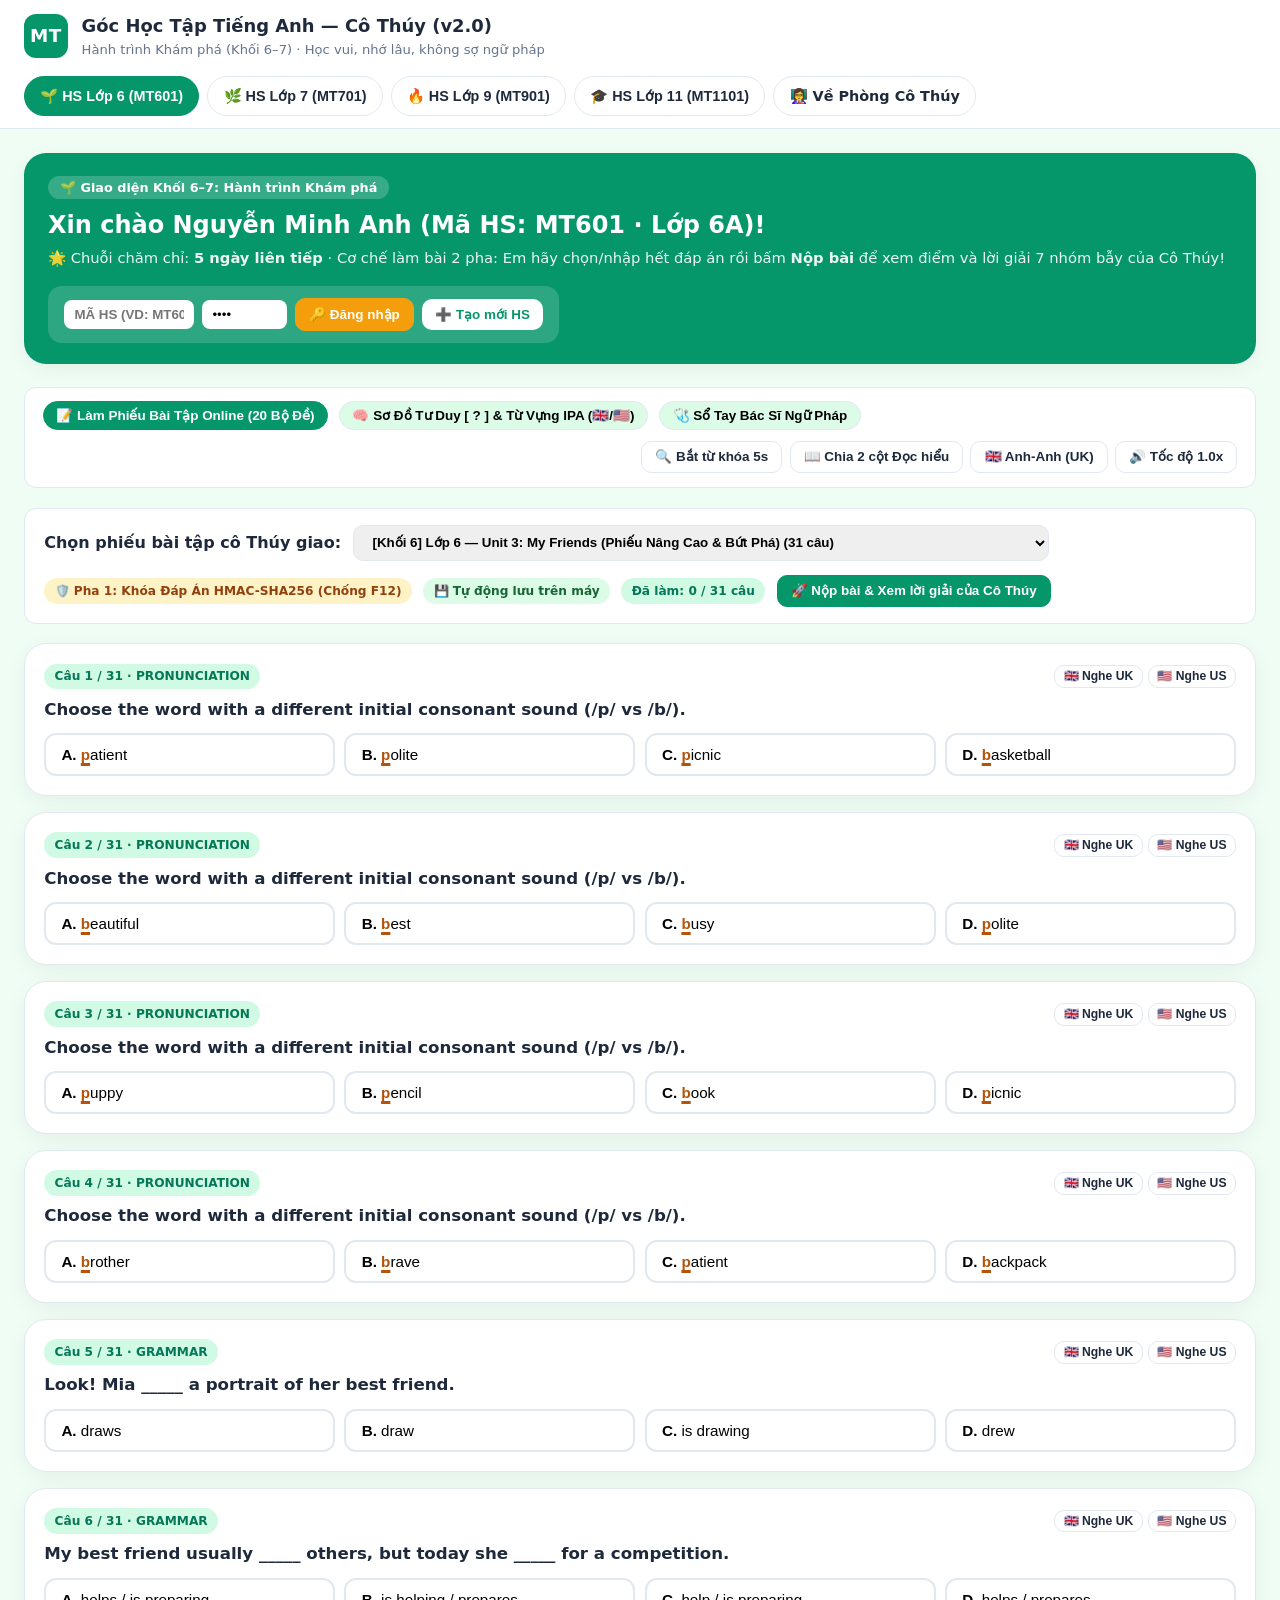
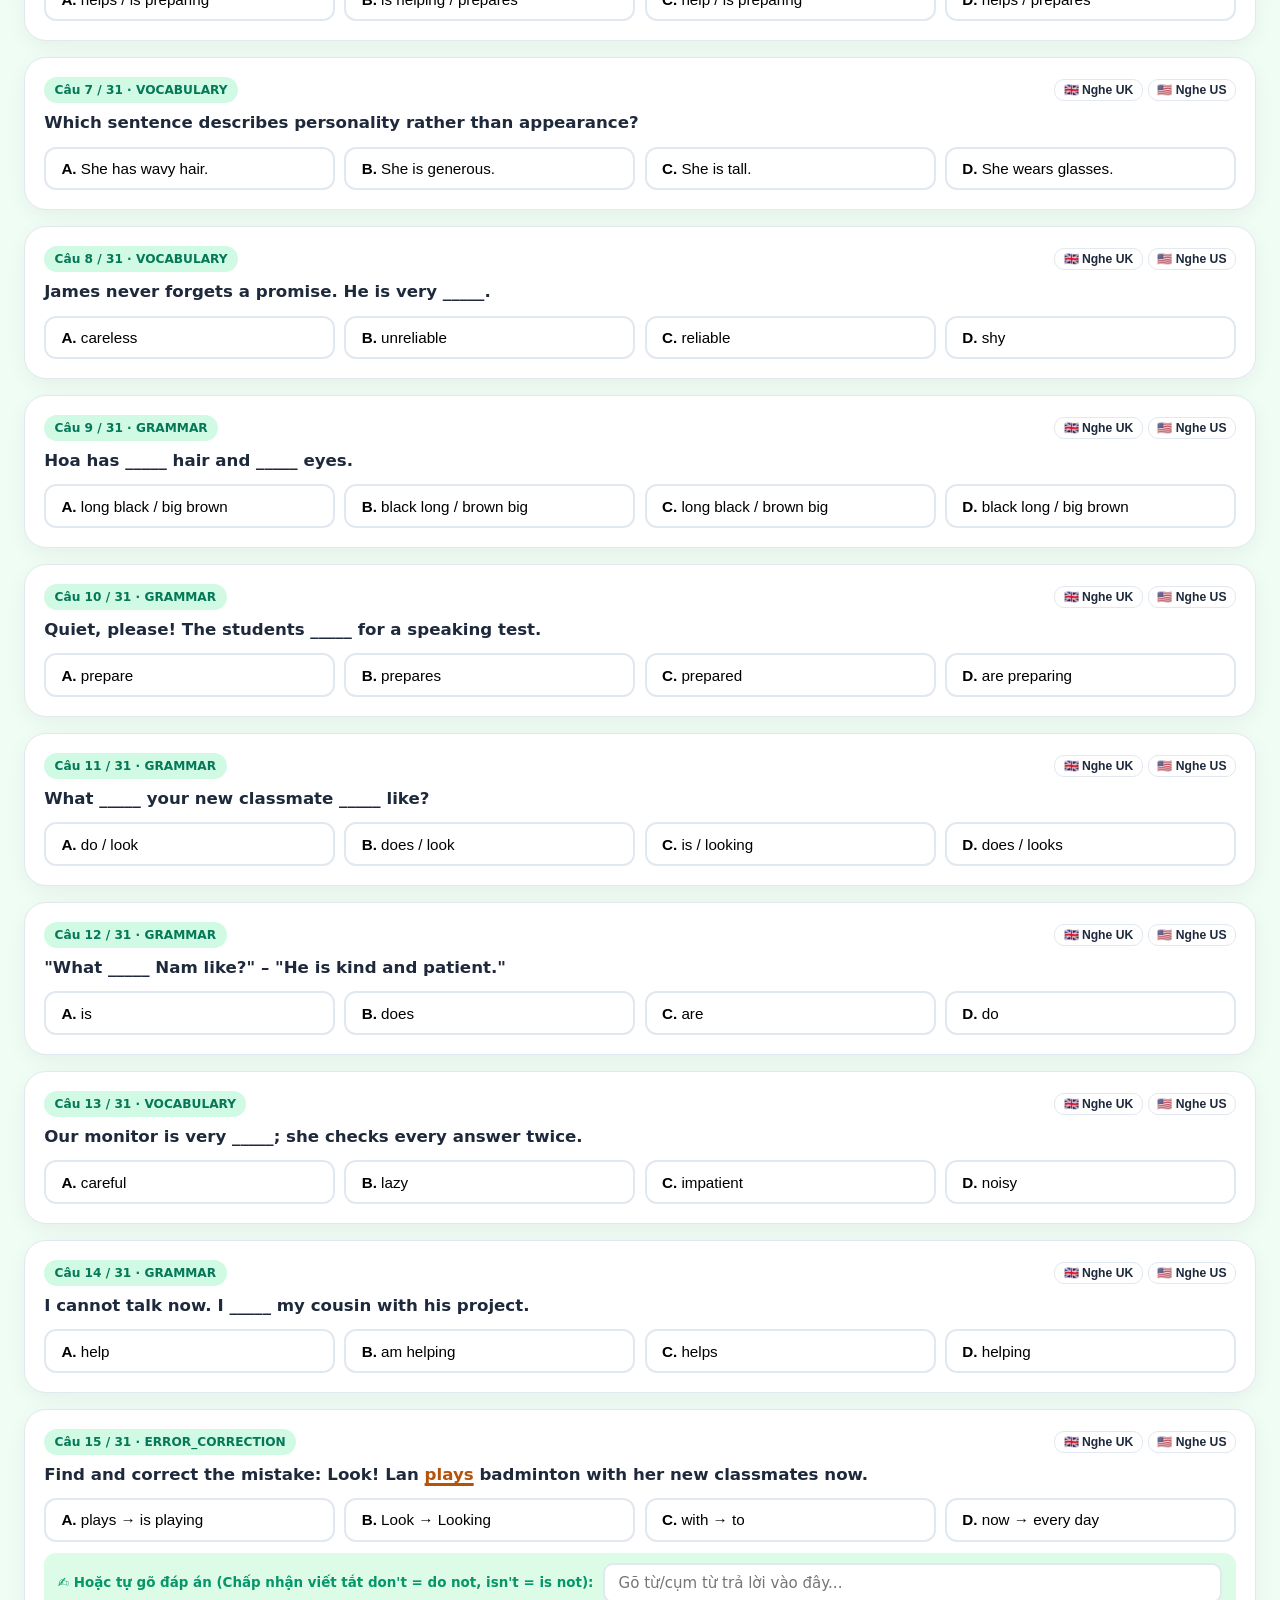
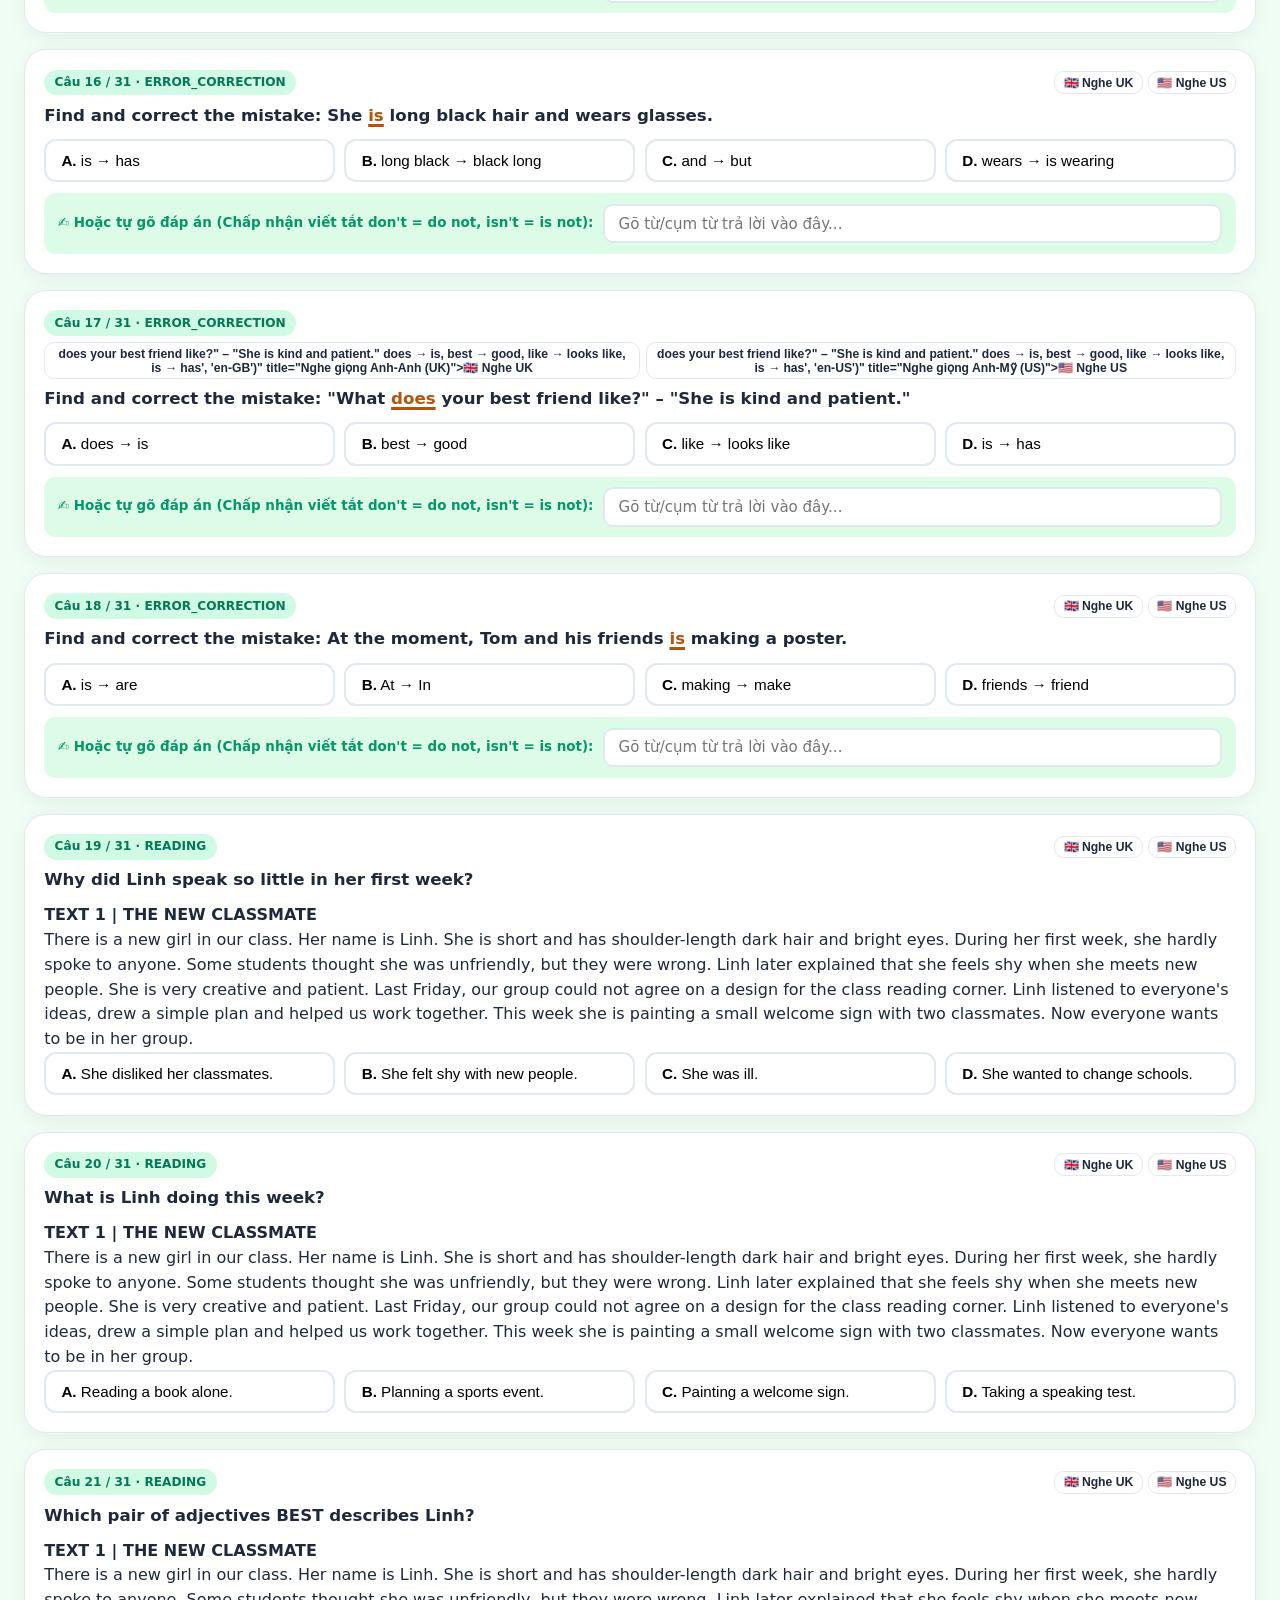
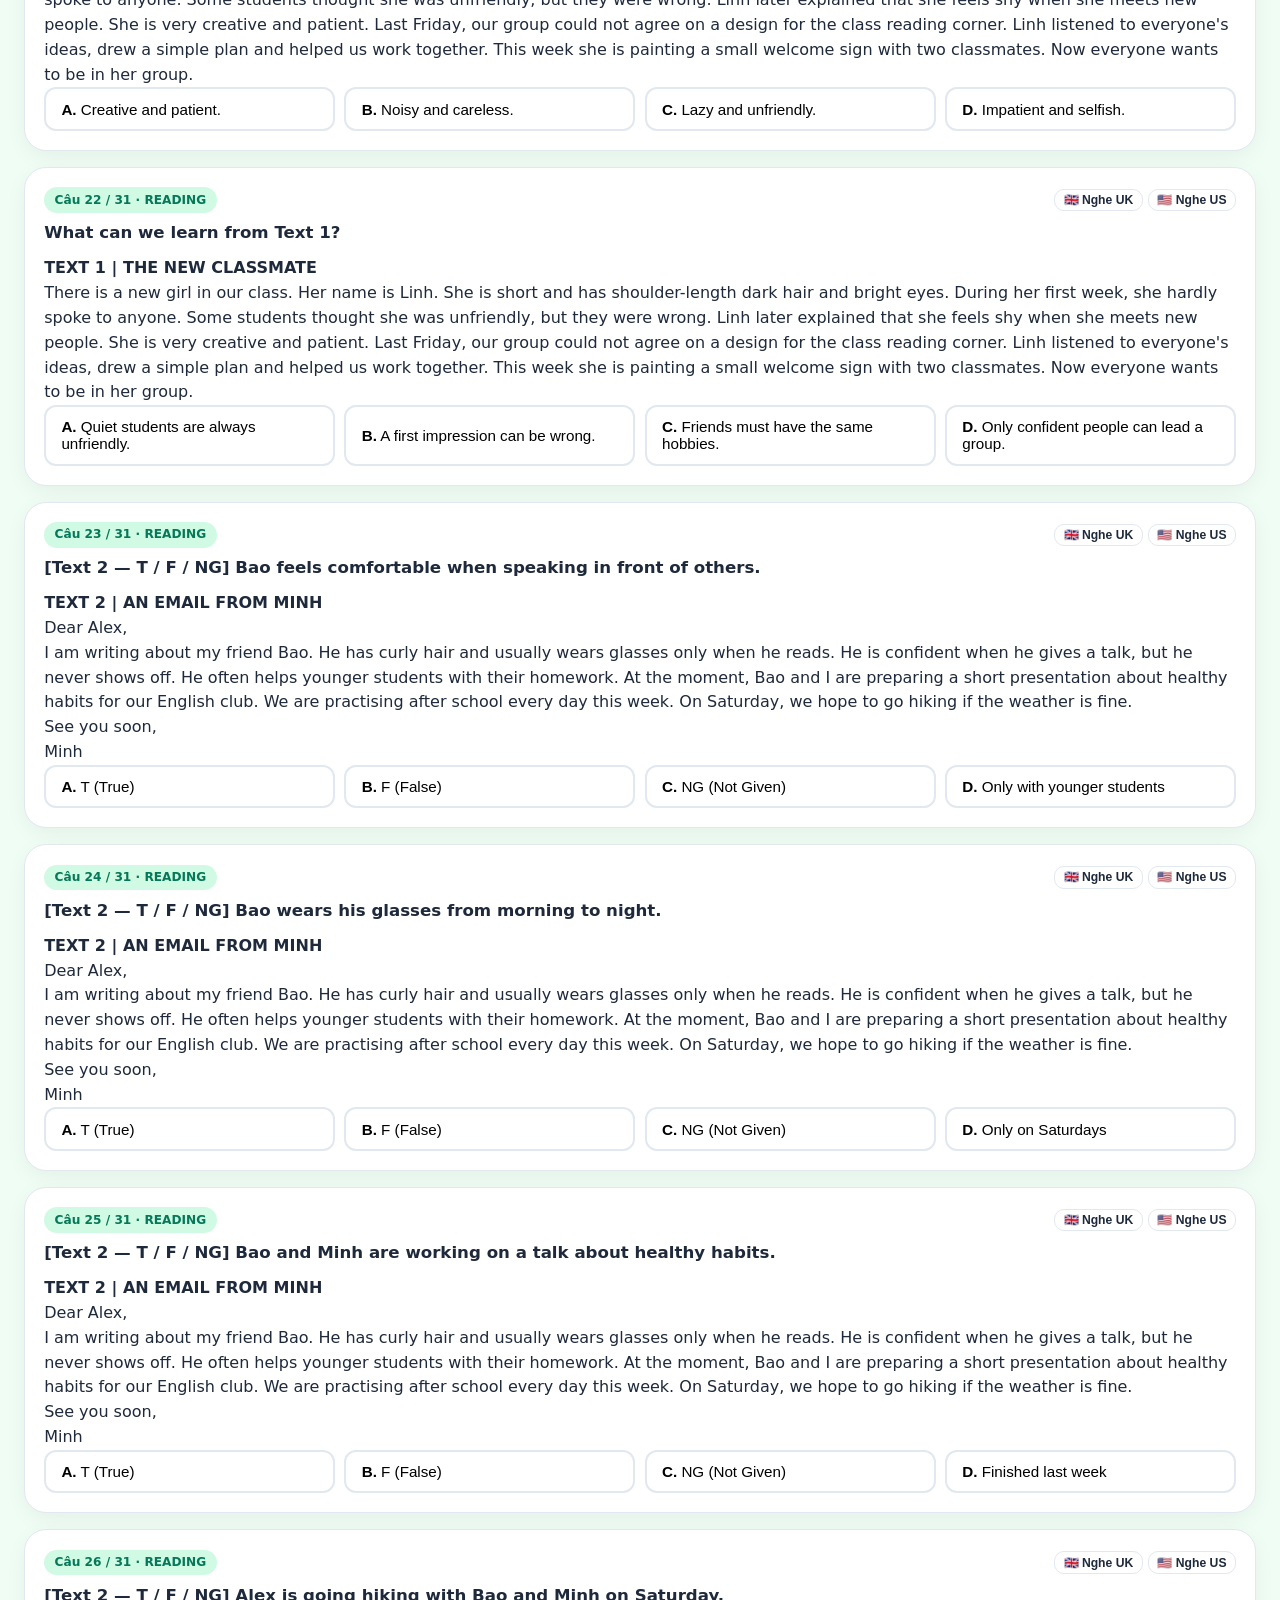
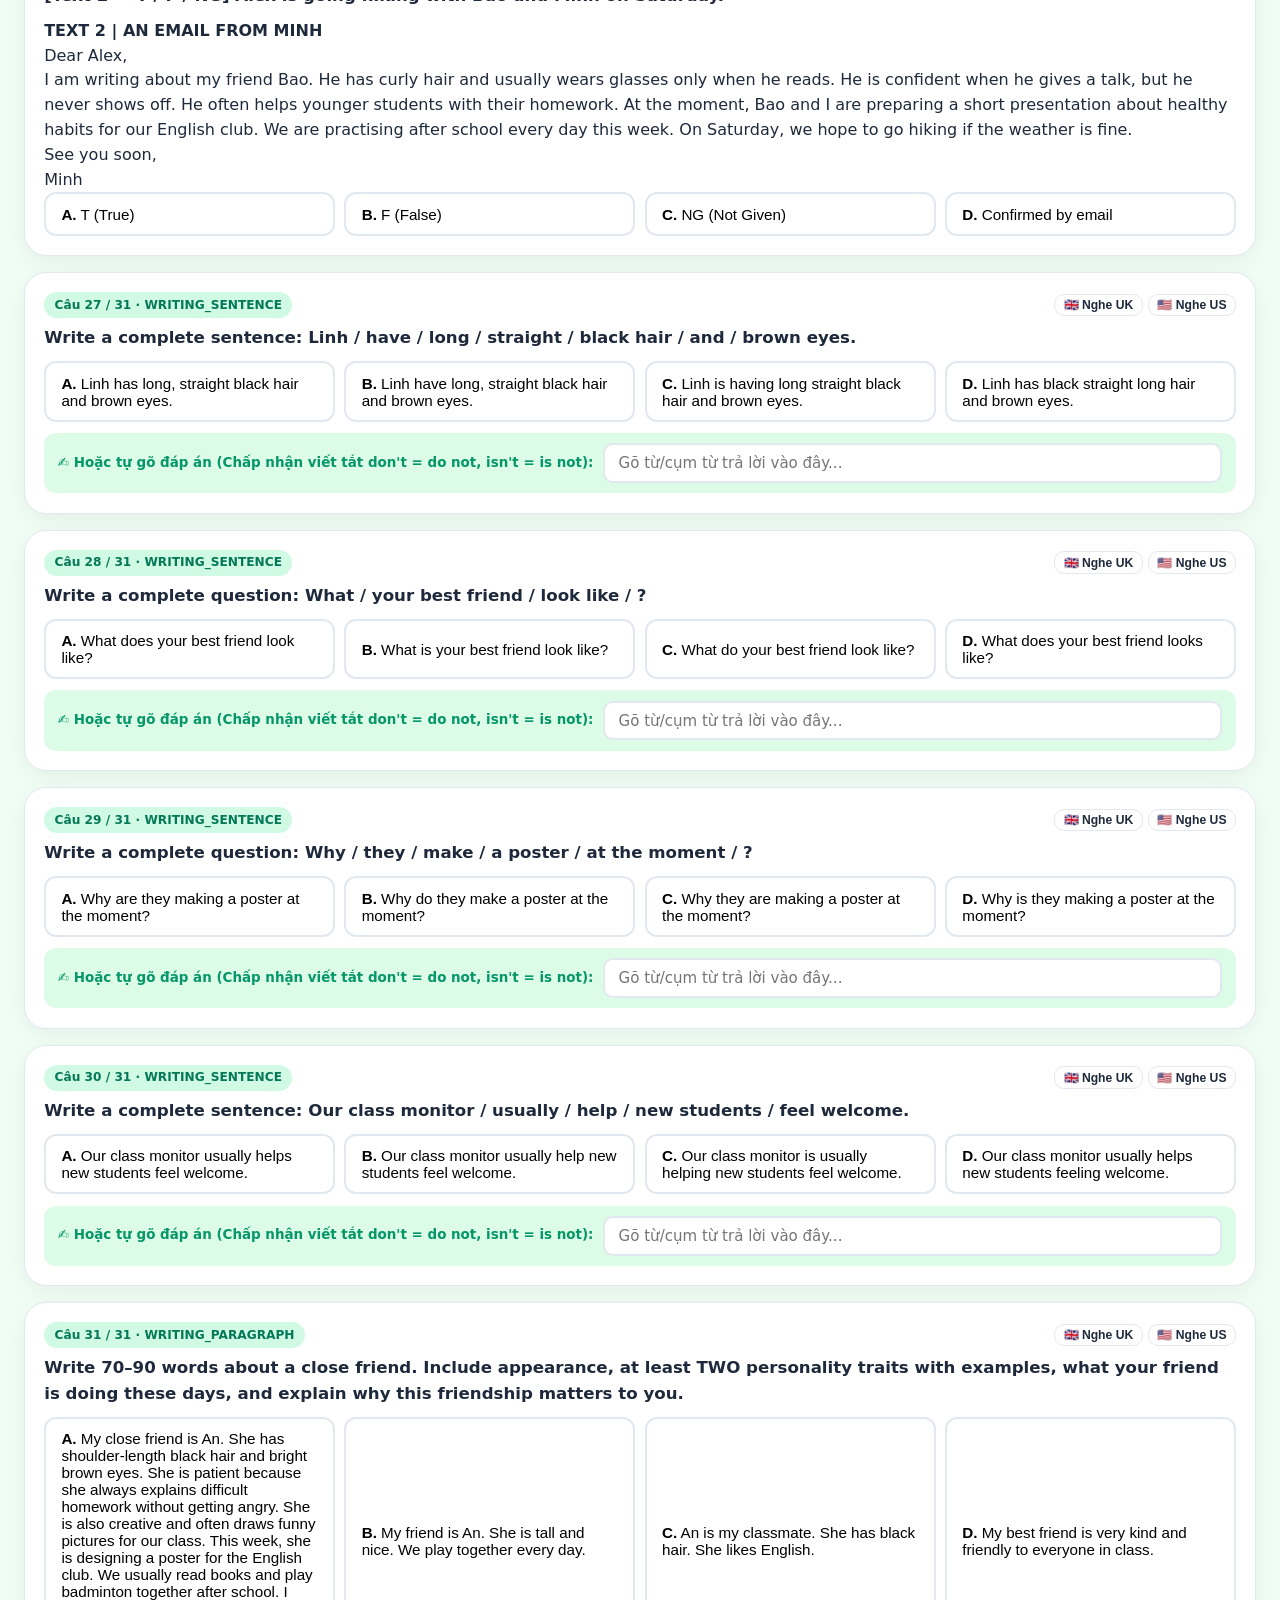
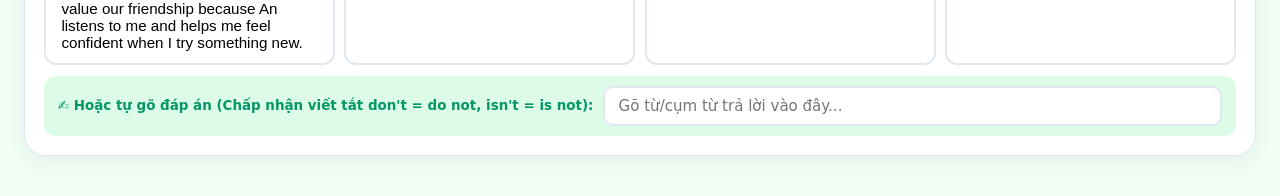
==== commit dab73fe4: "chore(release): sync Master Thuy English Studio v2.2 (WebApp UI, Multi-photo, Inbox & Student Auth)" ====
--- a/public/student/index.html
+++ b/public/student/index.html
@@ -43,11 +43,12 @@
           </p>
         </div>
 
-        <!-- STUDENT LOGIN / SWITCH BOX -->
-        <div style="background:rgba(255,255,255,0.14); padding:0.75rem 1rem; border-radius:14px; display:flex; gap:0.5rem; align-items:center; flex-wrap:wrap;">
-          <input type="text" id="loginCodeInput" placeholder="Mã HS (VD: MT601)" style="width:120px; padding:0.45rem 0.65rem; border-radius:8px; border:none; font-weight:700;" />
-          <input type="password" id="loginPinInput" placeholder="PIN (1234)" value="1234" style="width:85px; padding:0.45rem 0.65rem; border-radius:8px; border:none;" />
-          <button class="btn btn-accent" onclick="handleManualLogin()">Đổi HS</button>
+        <!-- STUDENT LOGIN / REGISTER BOX -->
+        <div style="background:rgba(255,255,255,0.16); padding:0.75rem 1rem; border-radius:14px; display:flex; gap:0.5rem; align-items:center; flex-wrap:wrap;">
+          <input type="text" id="loginCodeInput" placeholder="Mã HS (VD: MT601)" style="width:130px; padding:0.45rem 0.65rem; border-radius:8px; border:none; font-weight:700; text-transform:uppercase;" onkeydown="if(event.key==='Enter') handleManualLogin()" />
+          <input type="password" id="loginPinInput" placeholder="PIN (1234)" value="1234" style="width:85px; padding:0.45rem 0.65rem; border-radius:8px; border:none;" onkeydown="if(event.key==='Enter') handleManualLogin()" />
+          <button class="btn btn-accent" onclick="handleManualLogin()">🔑 Đăng nhập</button>
+          <button class="btn" style="background:#fff; color:var(--primary); border:none; font-weight:700;" onclick="openStudentRegisterModal()">➕ Tạo mới HS</button>
         </div>
       </div>
     </section>
@@ -150,6 +151,59 @@
       </div>
     </section>
   </main>
+
+  <!-- STUDENT REGISTRATION MODAL -->
+  <div class="modal-backdrop" id="studentRegModalBackdrop" onclick="if(event.target===this) closeStudentRegisterModal()">
+    <div class="modal-box" style="max-width:520px;">
+      <div class="modal-header">
+        <h3 style="margin:0;">👩‍🎓 Tạo Tài Khoản Học Sinh Mới — Lớp Cô Thúy</h3>
+        <button class="btn" onclick="closeStudentRegisterModal()">✕ Đóng</button>
+      </div>
+      <div class="modal-body">
+        <p style="margin-top:0; font-size:0.9rem; color:var(--text-muted);">
+          Em hãy điền Họ và tên, chọn Khối lớp và đặt mã PIN (mặc định <code>1234</code>). Hệ thống sẽ cấp Mã Học Sinh để em làm bài và lưu điểm vào Sổ điểm của Cô Thúy!
+        </p>
+        <div style="display:grid; gap:0.75rem;">
+          <label style="font-weight:700; font-size:0.88rem;">
+            1. Họ và tên đầy đủ của em:
+            <input id="regStuFullName" type="text" placeholder="VD: Nguyễn Minh Khôi" style="width:100%; margin-top:0.3rem; padding:0.55rem 0.75rem; border-radius:10px; border:1px solid var(--border); font-size:0.95rem;" />
+          </label>
+          <div style="display:grid; grid-template-columns: 1fr 1fr; gap:0.65rem;">
+            <label style="font-weight:700; font-size:0.88rem;">
+              2. Chọn Khối lớp:
+              <select id="regStuGrade" onchange="document.getElementById('regStuClass').value='Lớp ' + this.value + 'A'" style="width:100%; margin-top:0.3rem; padding:0.55rem; border-radius:10px; border:1px solid var(--border); font-weight:600;">
+                <option value="6">Khối 6 (Khám Phá)</option>
+                <option value="7">Khối 7 (Vững Gốc)</option>
+                <option value="8">Khối 8 (Bứt Phá)</option>
+                <option value="9">Khối 9 (Luyện Thi Vào 10)</option>
+                <option value="10">Khối 10 (THPT)</option>
+                <option value="11">Khối 11 (THPT)</option>
+                <option value="12">Khối 12 (Tốt Nghiệp THPT)</option>
+              </select>
+            </label>
+            <label style="font-weight:700; font-size:0.88rem;">
+              3. Tên Lớp:
+              <input id="regStuClass" type="text" value="Lớp 6A" style="width:100%; margin-top:0.3rem; padding:0.55rem; border-radius:10px; border:1px solid var(--border);" />
+            </label>
+          </div>
+          <div style="display:grid; grid-template-columns: 1fr 1fr; gap:0.65rem;">
+            <label style="font-weight:700; font-size:0.88rem;">
+              4. Mã HS tự chọn (hoặc để trống):
+              <input id="regStuCode" type="text" placeholder="Tự động cấp (VD: MT602)" style="width:100%; margin-top:0.3rem; padding:0.55rem; border-radius:10px; border:1px solid var(--border); text-transform:uppercase;" />
+            </label>
+            <label style="font-weight:700; font-size:0.88rem;">
+              5. Mã PIN đăng nhập:
+              <input id="regStuPin" type="text" value="1234" style="width:100%; margin-top:0.3rem; padding:0.55rem; border-radius:10px; border:1px solid var(--border);" />
+            </label>
+          </div>
+          <div style="display:flex; justify-content:flex-end; gap:0.6rem; margin-top:0.5rem;">
+            <button class="btn" onclick="closeStudentRegisterModal()">Hủy</button>
+            <button class="btn btn-primary" onclick="submitNewStudentRegistration()">🚀 Tạo Tài Khoản & Đăng Nhập Ngay</button>
+          </div>
+        </div>
+      </div>
+    </div>
+  </div>
 
   <script>
     let currentStudent = {
@@ -183,11 +237,20 @@
       const requestedWs = params.get('ws');
       const requestedGrade = params.get('grade');
 
-      if (demoCode === 'MT701') loginAsStudent('MT701', 'Trần Hoàng Nam', 7, 'Lớp 7B - Vững Gốc');
-      else if (demoCode === 'MT901') loginAsStudent('MT901', 'Lê Bảo Ngọc', 9, 'Lớp 9A - Săn 9-10 Vào 10');
-      else if (demoCode === 'MT1101') loginAsStudent('MT1101', 'Phạm Quốc Khánh', 11, 'Lớp 11A - Học Thuật THPT');
-      else if (requestedGrade && Number(requestedGrade) >= 10) loginAsStudent('MT1101', 'Phạm Quốc Khánh', Number(requestedGrade), `Lớp ${requestedGrade}A - THPT`);
-      else if (requestedGrade && Number(requestedGrade) >= 8) loginAsStudent('MT901', 'Lê Bảo Ngọc', Number(requestedGrade), `Lớp ${requestedGrade}A - Bứt Phá`);
+      const savedSession = JSON.parse(localStorage.getItem('mt_active_student_session_v2') || 'null');
+      if (demoCode) {
+        const authRes = await window.MT_HYBRID.authenticateStudent(demoCode, '');
+        if (authRes.ok && authRes.student) {
+          const st = authRes.student;
+          loginAsStudent(st.student_code, st.full_name, st.grade, st.class_name);
+        }
+      } else if (savedSession && savedSession.code) {
+        loginAsStudent(savedSession.code, savedSession.name, savedSession.grade, savedSession.className);
+      } else if (requestedGrade && Number(requestedGrade) >= 10) {
+        loginAsStudent('MT1101', 'Phạm Quốc Khánh', Number(requestedGrade), `Lớp ${requestedGrade}A - THPT`);
+      } else if (requestedGrade && Number(requestedGrade) >= 8) {
+        loginAsStudent('MT901', 'Lê Bảo Ngọc', Number(requestedGrade), `Lớp ${requestedGrade}A - Bứt Phá`);
+      }
 
       try {
         const [catRes, m1Res, m2Res, m3Res] = await Promise.all([
@@ -256,13 +319,71 @@
       if (map1Data.length) renderStudentVocabCards();
     }
 
-    function handleManualLogin() {
-      const code = (document.getElementById('loginCodeInput').value || 'MT601').trim().toUpperCase();
-      if (code.startsWith('MT7')) loginAsStudent(code, 'Học sinh Khối 7 (' + code + ')', 7, 'Lớp 7B');
-      else if (code.startsWith('MT8')) loginAsStudent(code, 'Học sinh Khối 8 (' + code + ')', 8, 'Lớp 8A');
-      else if (code.startsWith('MT9')) loginAsStudent(code, 'Học sinh Khối 9 (' + code + ')', 9, 'Lớp 9A');
-      else if (code.startsWith('MT10') || code.startsWith('MT11') || code.startsWith('MT12')) loginAsStudent(code, 'Học sinh THPT (' + code + ')', 11, 'Lớp 11A');
-      else loginAsStudent(code, 'Học sinh Khối 6 (' + code + ')', 6, 'Lớp 6A');
+    async function handleManualLogin() {
+      const code = (document.getElementById('loginCodeInput').value || '').trim().toUpperCase();
+      const pin = (document.getElementById('loginPinInput').value || '1234').trim();
+      if (!code) {
+        alert('Em vui lòng nhập Mã học sinh (VD: MT601) hoặc bấm "➕ Tạo mới HS" để đăng ký nhé!');
+        return;
+      }
+      const res = await window.MT_HYBRID.authenticateStudent(code, pin);
+      if (res.ok && res.student) {
+        const st = res.student;
+        loginAsStudent(st.student_code, st.full_name, st.grade, st.class_name);
+        localStorage.setItem('mt_active_student_session_v2', JSON.stringify({
+          code: st.student_code,
+          name: st.full_name,
+          grade: st.grade,
+          className: st.class_name
+        }));
+      } else if (res.notFound) {
+        if (confirm(`${res.error}\n\nEm có muốn mở bảng Tạo tài khoản mới với mã "${code}" ngay bây giờ không?`)) {
+          openStudentRegisterModal(code);
+        }
+      } else {
+        alert(res.error || 'Đăng nhập không thành công!');
+      }
+    }
+
+    function openStudentRegisterModal(prefillCode) {
+      if (prefillCode) {
+        document.getElementById('regStuCode').value = prefillCode;
+      }
+      document.getElementById('studentRegModalBackdrop').classList.add('open');
+    }
+
+    function closeStudentRegisterModal() {
+      document.getElementById('studentRegModalBackdrop').classList.remove('open');
+    }
+
+    async function submitNewStudentRegistration() {
+      const fullName = (document.getElementById('regStuFullName').value || '').trim();
+      if (!fullName) {
+        alert('Em vui lòng nhập Họ và tên đầy đủ nhé!');
+        return;
+      }
+      const grade = parseInt(document.getElementById('regStuGrade').value || '6', 10);
+      const className = (document.getElementById('regStuClass').value || `Lớp ${grade}A`).trim();
+      const customCode = (document.getElementById('regStuCode').value || '').trim();
+      const pinCode = (document.getElementById('regStuPin').value || '1234').trim();
+
+      const created = await window.MT_HYBRID.registerStudent({
+        full_name: fullName,
+        grade,
+        class_name: className,
+        student_code: customCode,
+        pin_code: pinCode
+      });
+
+      closeStudentRegisterModal();
+      loginAsStudent(created.student_code, created.full_name, created.grade, created.class_name);
+      localStorage.setItem('mt_active_student_session_v2', JSON.stringify({
+        code: created.student_code,
+        name: created.full_name,
+        grade: created.grade,
+        className: created.class_name
+      }));
+      alert(`🎉 Chào mừng ${created.full_name} (${created.class_name})!\n• Mã Học Sinh của em là: ${created.student_code}\n• Mã PIN: ${created.pin_code}\nEm hãy nhớ Mã HS này cho những lần đăng nhập sau nhé!`);
     }
 
     function populateStudentWorksheets(preferredWsId) {
--- a/public/shared/css/studio.css
+++ b/public/shared/css/studio.css
@@ -286,7 +286,8 @@
 .plus-composer-row {
   display: flex;
   align-items: center;
-  gap: 0.75rem;
+  gap: 0.65rem;
+  flex-wrap: wrap;
 }
 
 .plus-action-btn {
@@ -314,13 +315,32 @@
 }
 
 .plus-composer-input {
-  flex: 1;
-  border: none;
+  flex: 1 1 260px;
+  min-width: 220px;
+  border: 1px solid transparent;
+  border-radius: 12px;
   outline: none;
-  font-size: 1.02rem;
+  font-size: 1rem;
   color: var(--text-main);
-  background: transparent;
-  padding: 0.4rem 0.2rem;
+  background: var(--bg-subtle);
+  padding: 0.6rem 0.85rem;
+}
+
+.plus-composer-input:focus {
+  border-color: var(--primary);
+  background: #fff;
+}
+
+.composer-attachment-tray {
+  display: none;
+  flex-wrap: wrap;
+  align-items: center;
+  gap: 0.65rem;
+  margin-top: 0.75rem;
+  padding: 0.65rem 0.85rem;
+  background: #f8fafc;
+  border: 1.5px dashed var(--primary);
+  border-radius: 14px;
 }
 
 .plus-send-btn {
@@ -328,7 +348,7 @@
   color: #fff;
   border: none;
   border-radius: 14px;
-  padding: 0.65rem 1.2rem;
+  padding: 0.65rem 1.15rem;
   font-weight: 700;
   font-size: 0.92rem;
   cursor: pointer;
@@ -337,6 +357,19 @@
 
 .plus-send-btn:hover {
   background: var(--primary-hover);
+}
+
+@media (max-width: 768px) {
+  .studio-topbar {
+    padding: 0.65rem 1rem;
+  }
+  .studio-container {
+    padding: 1rem;
+  }
+  .plus-composer-input {
+    flex: 1 1 100%;
+    order: 2;
+  }
 }
 
 .plus-quick-chips {
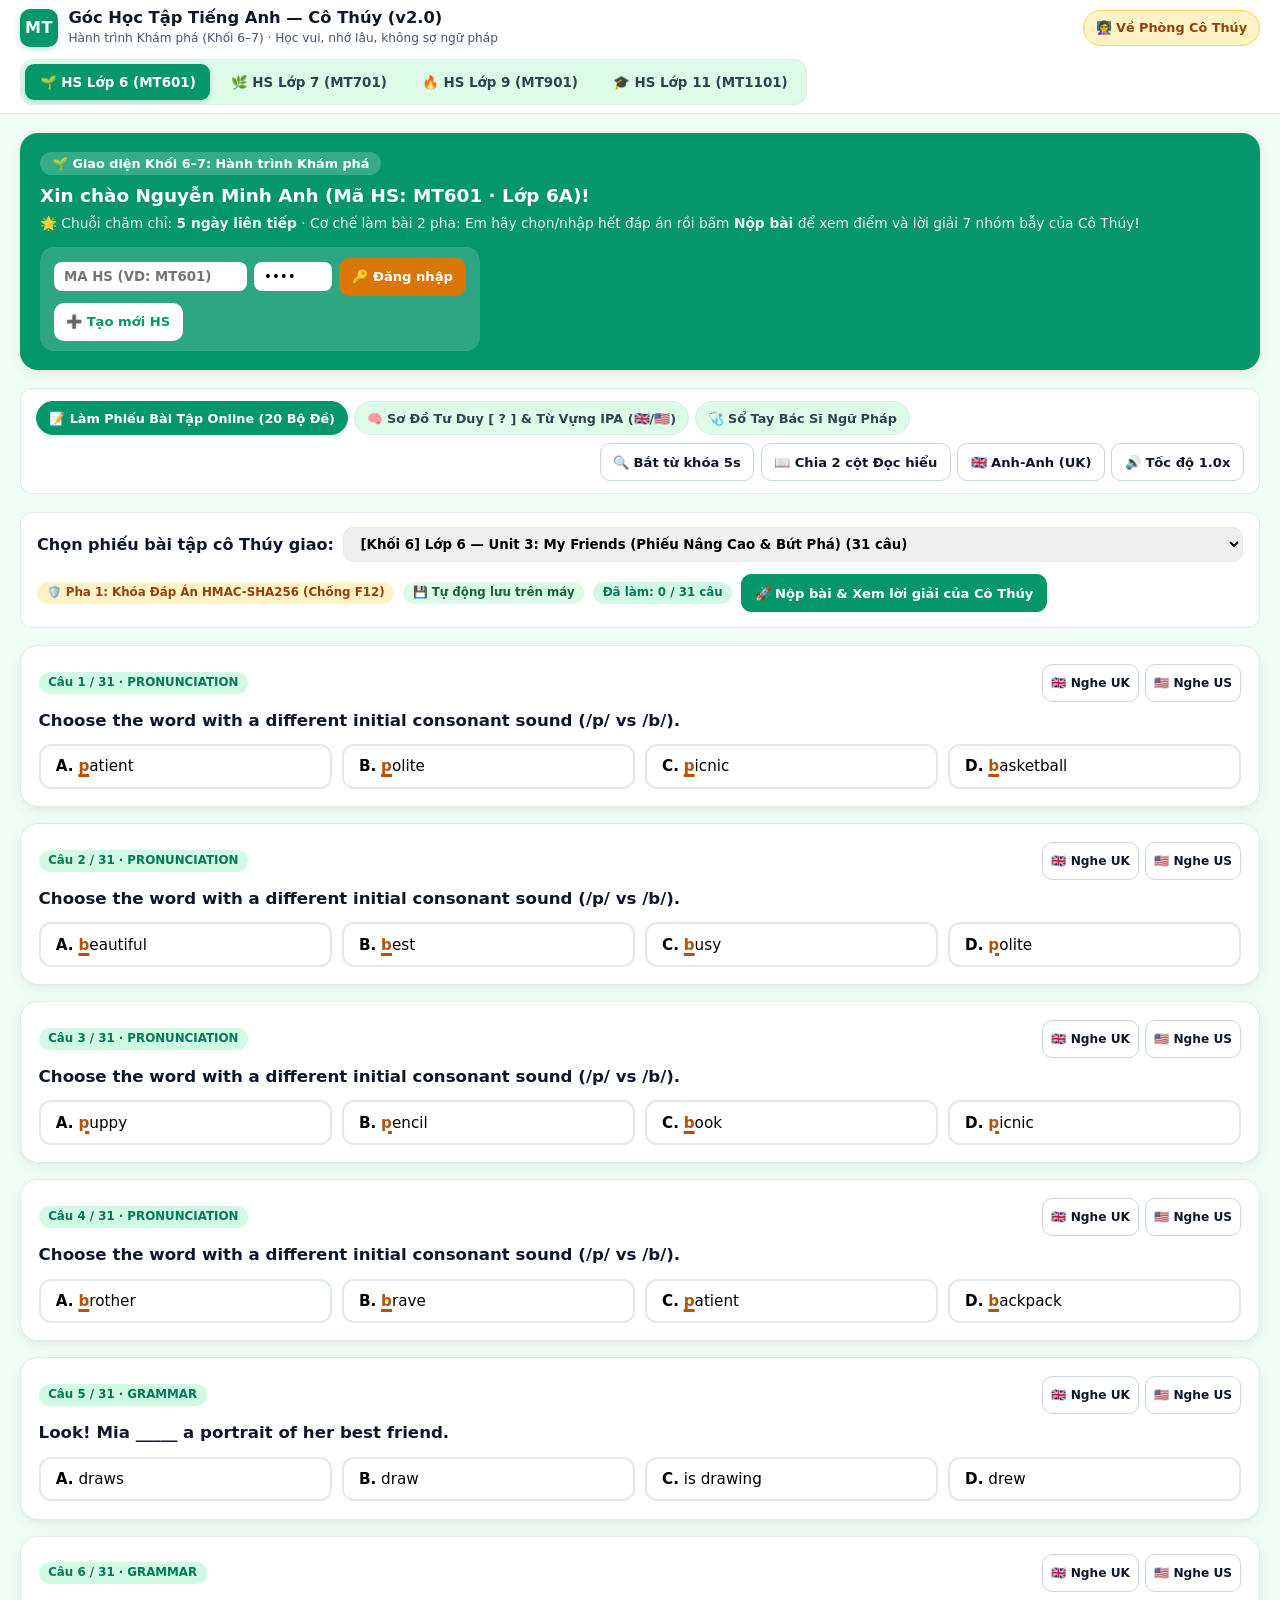
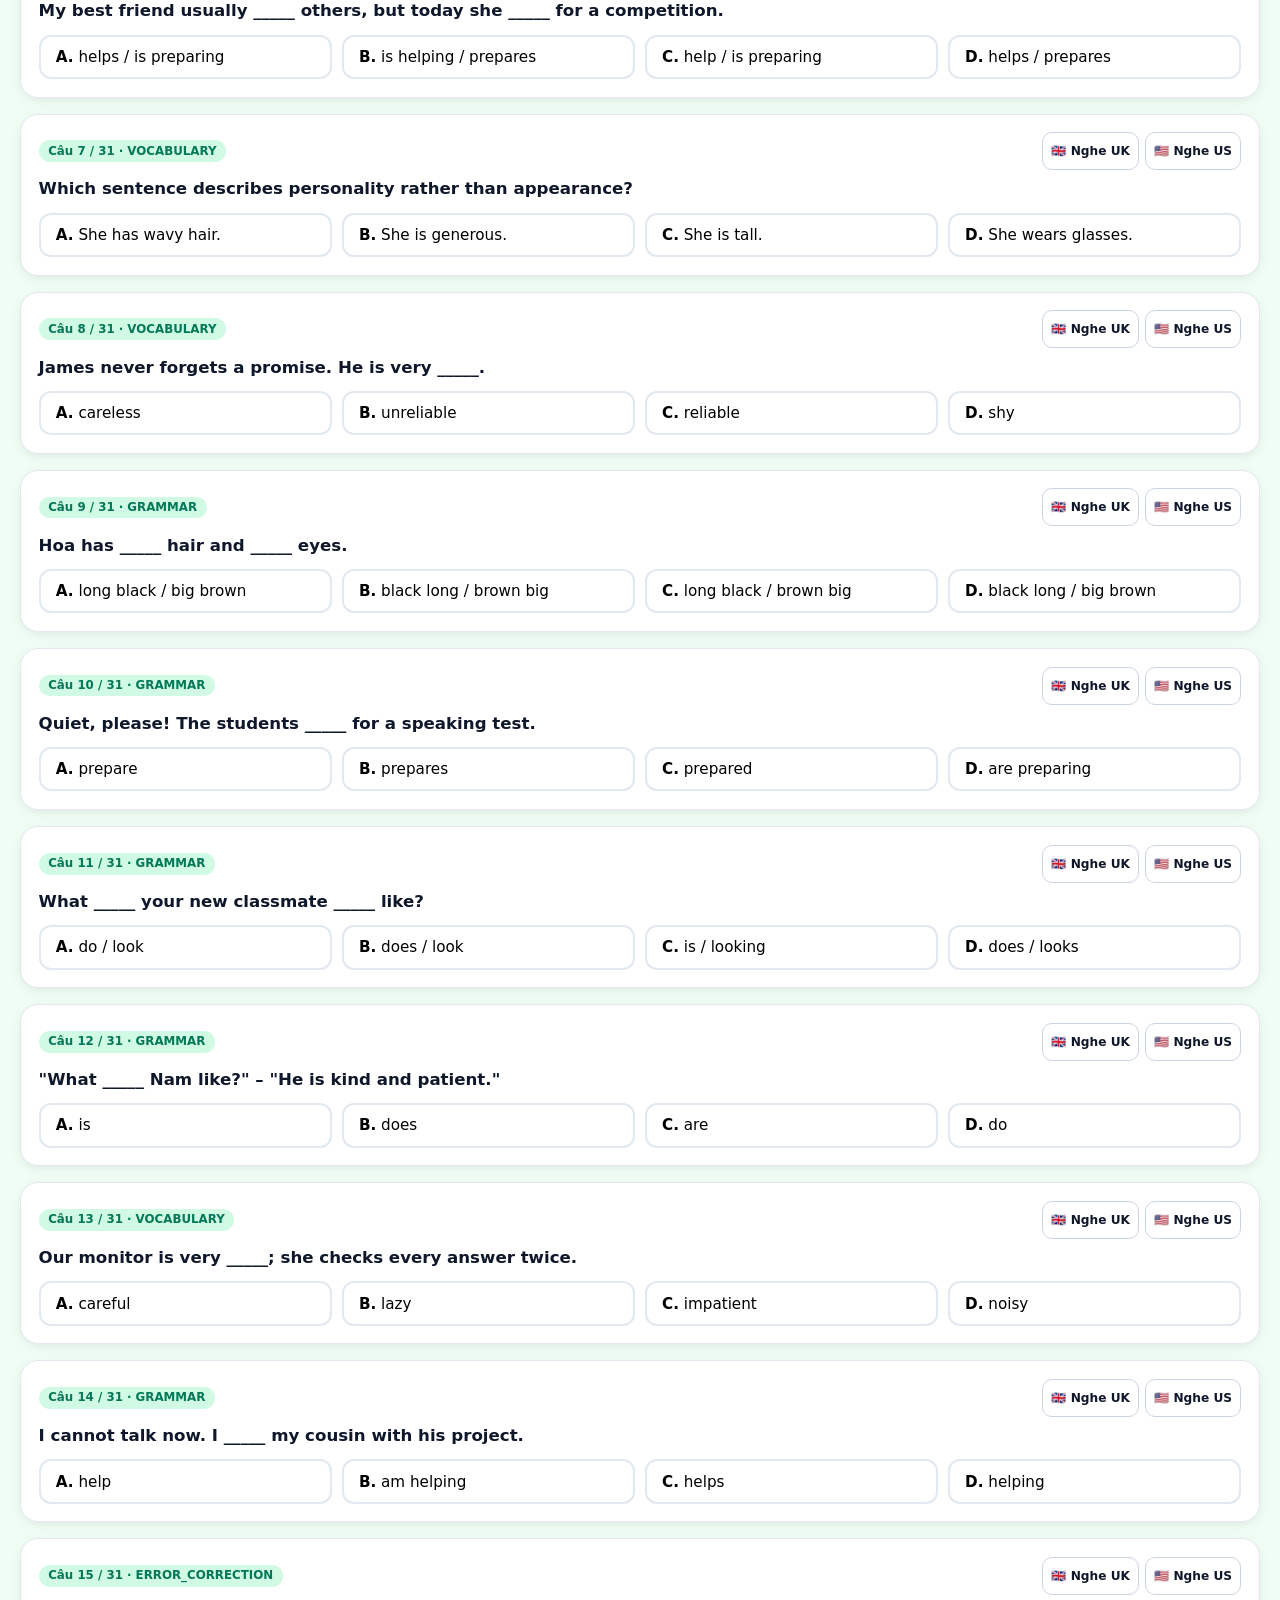
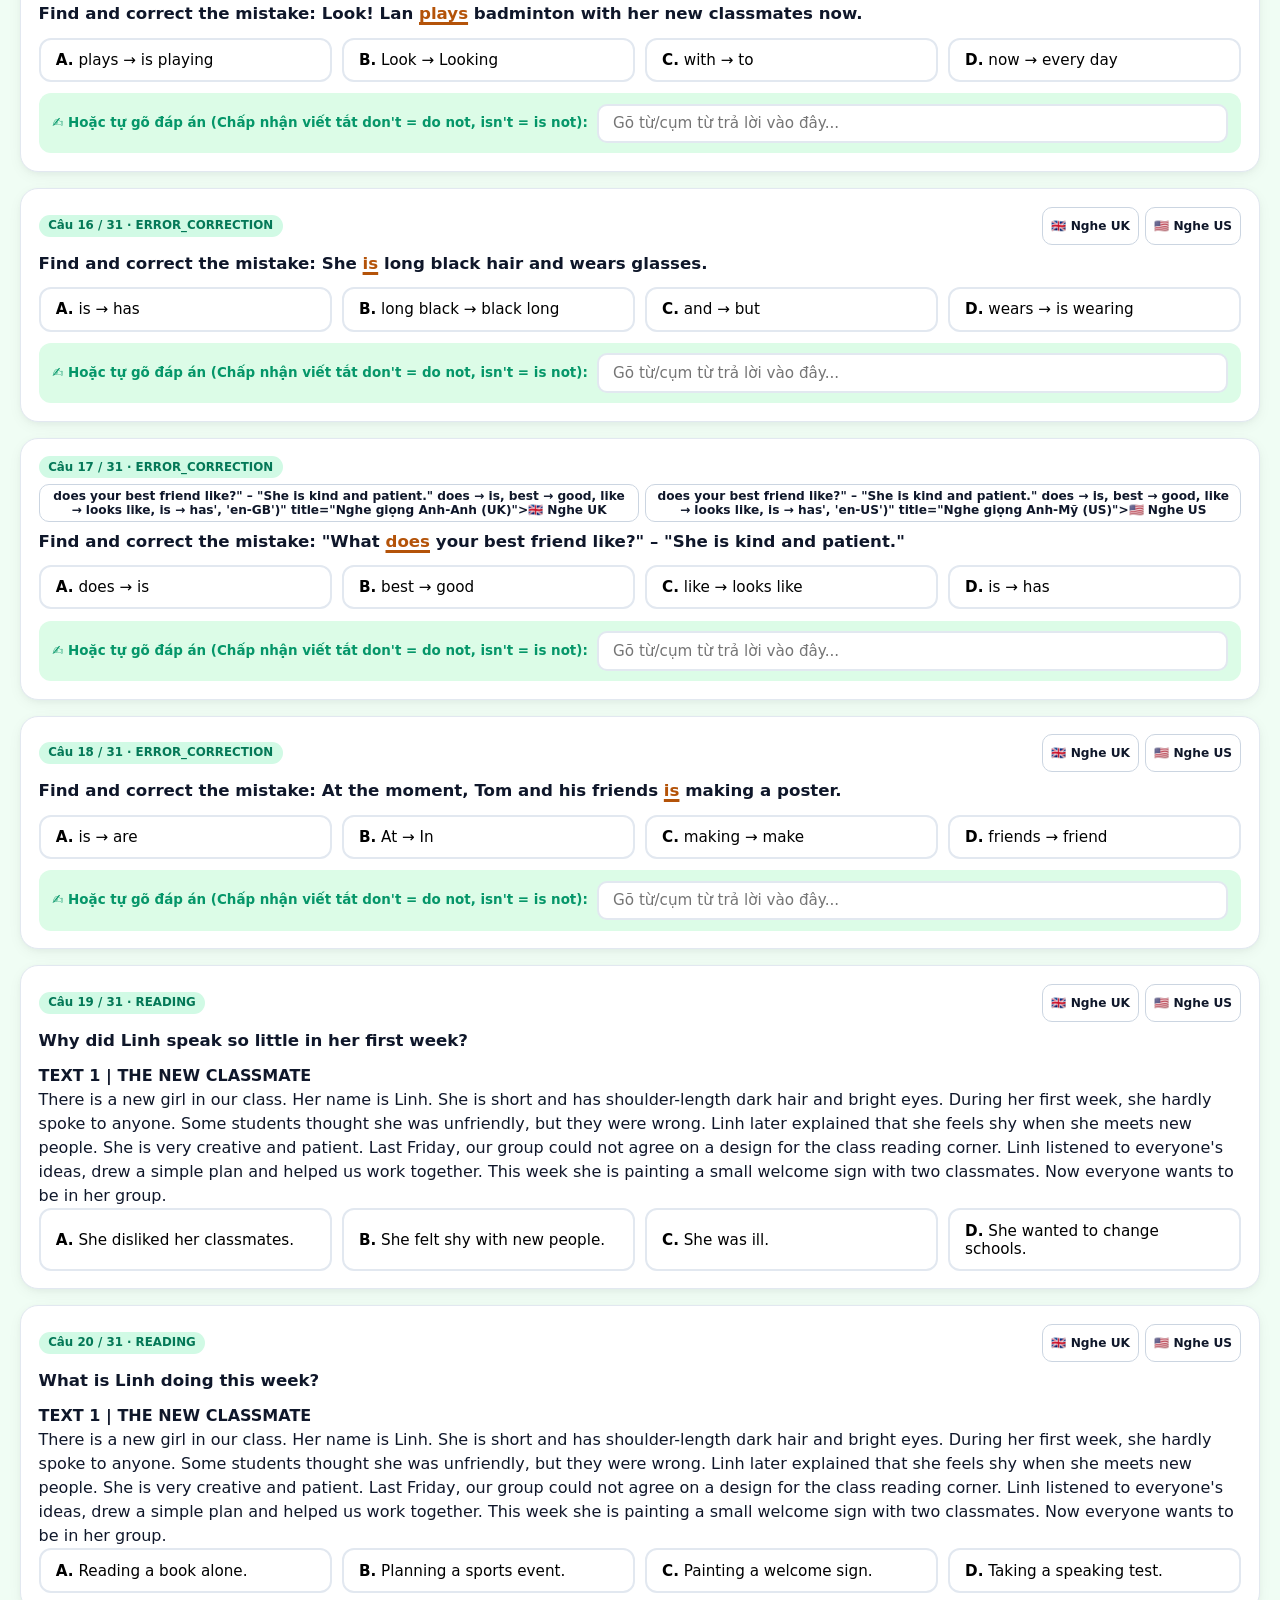
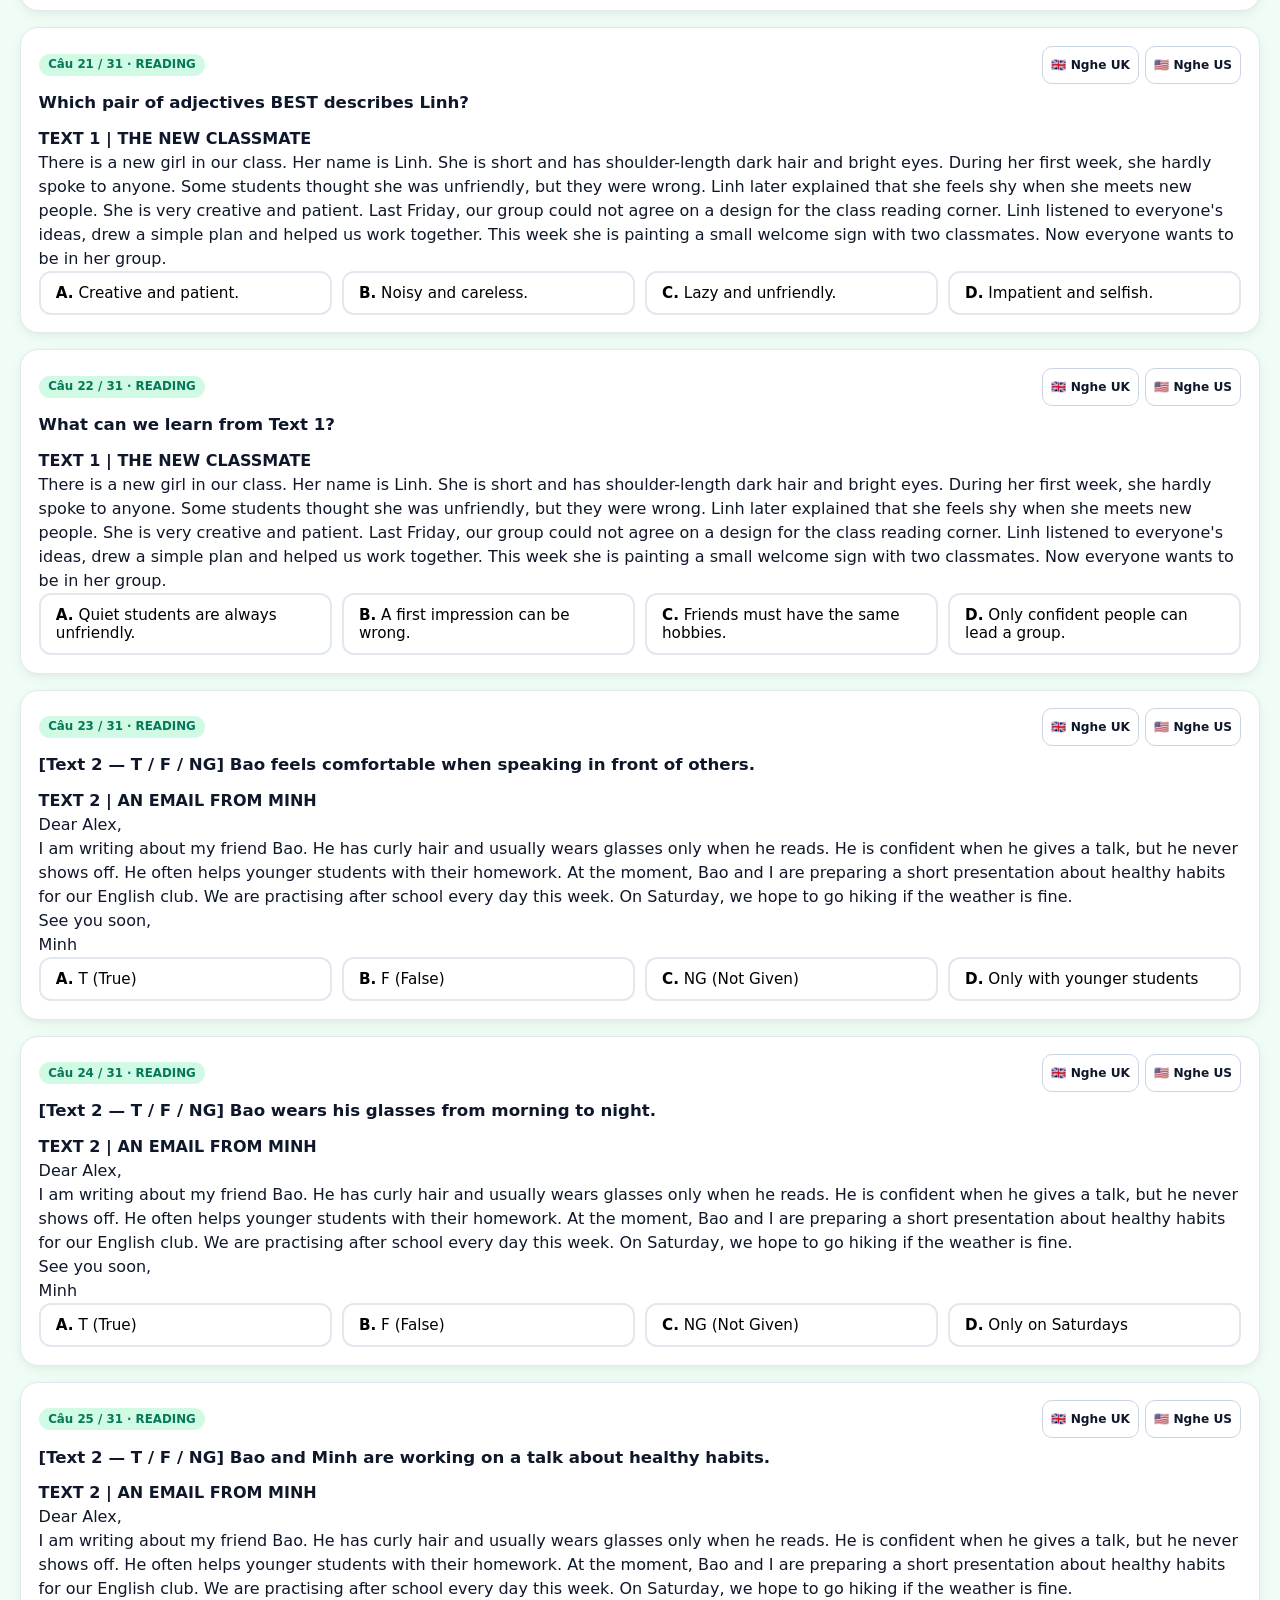
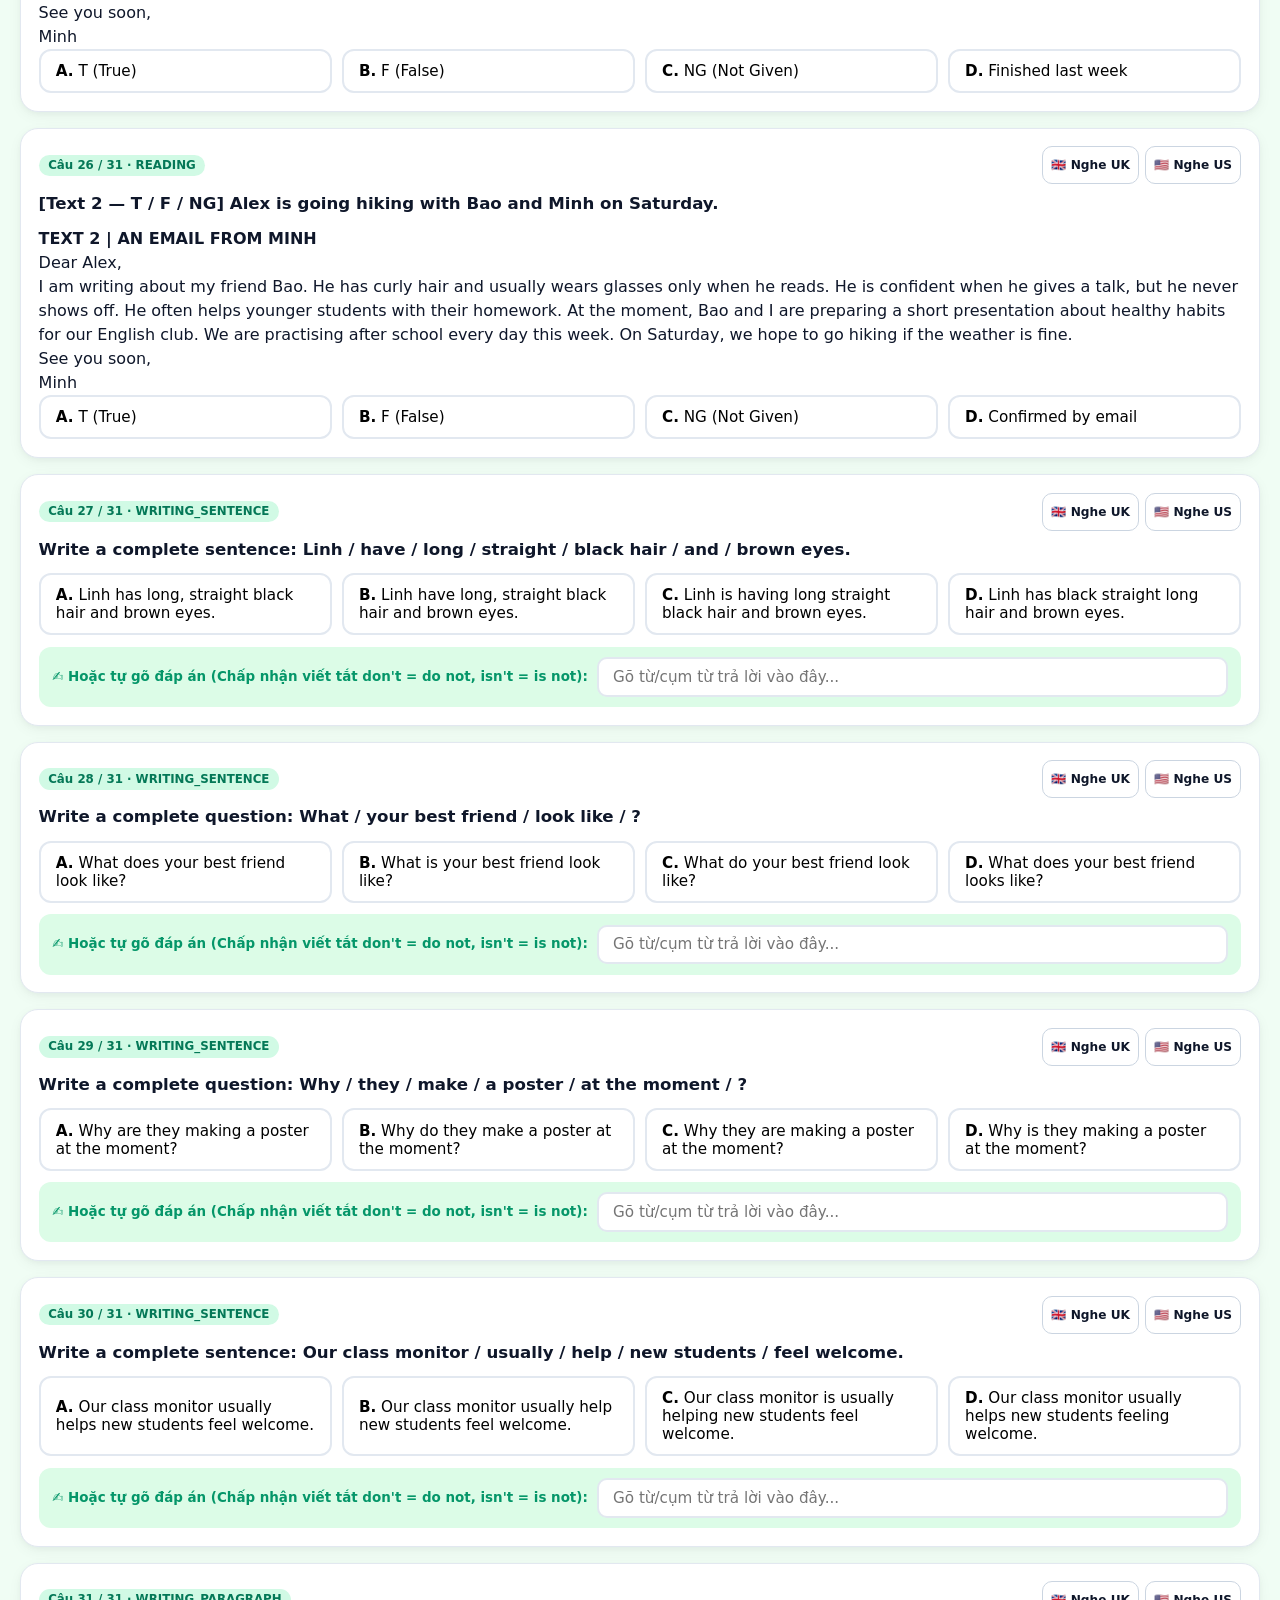
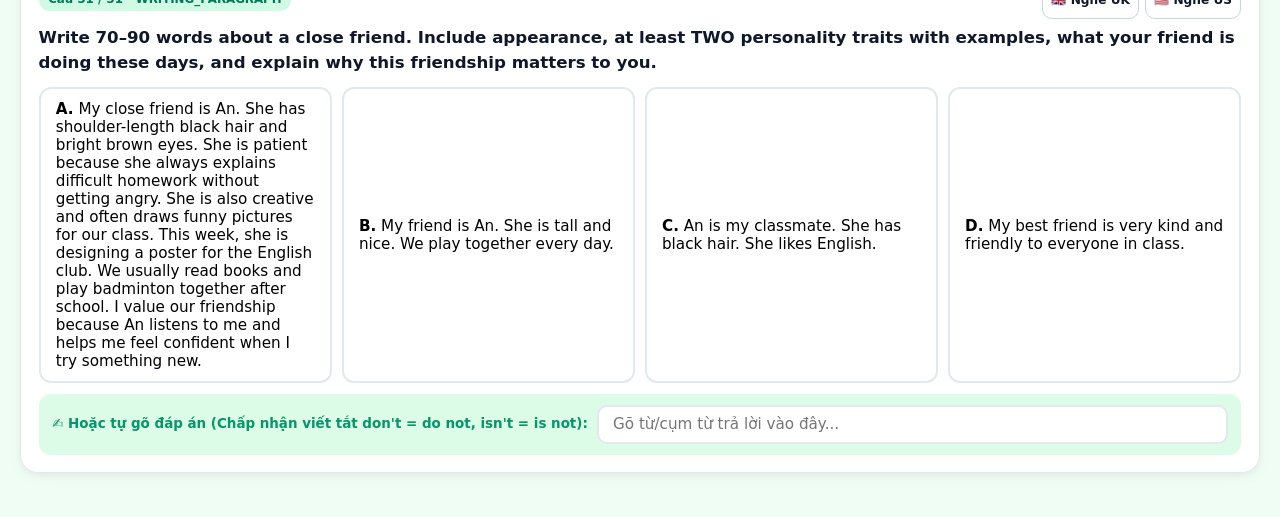
==== commit ecda02f0: "feat(ux): Mobile-First UX Refinement v2.1 for Master Thuy Studio (Compact Header, Unified 1-Hand Com" ====
--- a/public/student/index.html
+++ b/public/student/index.html
@@ -11,11 +11,17 @@
 <body class="theme-explorer-g6-g7" id="studentBody">
   <!-- TOP NAVIGATION -->
   <header class="studio-topbar">
-    <div class="brand-cluster">
-      <a href="../index.html" class="brand-monogram" title="Về trang chủ">MT</a>
-      <div class="brand-titles">
-        <h1 id="studentPortalHeaderTitle">Góc Học Tập Tiếng Anh — Cô Thúy (v2.0)</h1>
-        <p id="studentPsychologySubtitle">Hành trình Khám phá (Khối 6–7) · Học vui, nhớ lâu, không sợ ngữ pháp</p>
+    <div class="topbar-main-row">
+      <div class="brand-cluster">
+        <a href="../index.html" class="brand-monogram" title="Về trang chủ">MT</a>
+        <div class="brand-titles">
+          <h1 id="studentPortalHeaderTitle">Góc Học Tập Tiếng Anh — Cô Thúy (v2.0)</h1>
+          <p id="studentPsychologySubtitle">Hành trình Khám phá (Khối 6–7) · Học vui, nhớ lâu, không sợ ngữ pháp</p>
+        </div>
+      </div>
+
+      <div class="topbar-actions-cluster">
+        <a href="../teacher/index.html" class="nav-pill-student-portal">👩‍🏫 Về Phòng Cô Thúy</a>
       </div>
     </div>
 
@@ -25,28 +31,27 @@
       <button class="nav-pill" id="demoBtn7" onclick="loginAsStudent('MT701', 'Trần Hoàng Nam', 7, 'Lớp 7B - Vững Gốc')">🌿 HS Lớp 7 (MT701)</button>
       <button class="nav-pill" id="demoBtn9" onclick="loginAsStudent('MT901', 'Lê Bảo Ngọc', 9, 'Lớp 9A - Săn 9-10 Vào 10')">🔥 HS Lớp 9 (MT901)</button>
       <button class="nav-pill" id="demoBtn11" onclick="loginAsStudent('MT1101', 'Phạm Quốc Khánh', 11, 'Lớp 11A - Học Thuật THPT')">🎓 HS Lớp 11 (MT1101)</button>
-      <a href="../teacher/index.html" class="nav-pill">👩‍🏫 Về Phòng Cô Thúy</a>
     </div>
   </header>
 
   <main class="studio-container">
     <!-- STUDENT PROFILE & AGE-ADAPTED BANNER -->
-    <section id="studentHeroBanner" style="background: var(--primary); color: #fff; border-radius: var(--radius-lg); padding: 1.35rem 1.5rem; margin-bottom: 1.4rem; box-shadow: var(--shadow-soft);">
-      <div style="display:flex; justify-content:space-between; align-items:center; flex-wrap:wrap; gap:1rem;">
+    <section id="studentHeroBanner" style="background: var(--primary); color: #fff; border-radius: var(--radius-lg); padding: 1.15rem 1.25rem; margin-bottom: 1.15rem; box-shadow: var(--shadow-soft);">
+      <div style="display:flex; justify-content:space-between; align-items:center; flex-wrap:wrap; gap:0.85rem;">
         <div>
           <span id="ageBadgeText" style="background:rgba(255,255,255,0.2); padding:0.25rem 0.75rem; border-radius:999px; font-size:0.8rem; font-weight:700;">
             🌱 Giao diện Khối 6–7: Hành trình Khám phá
           </span>
-          <h2 style="margin:0.45rem 0 0.2rem;" id="studentWelcomeName">Xin chào Nguyễn Minh Anh (Mã HS: MT601 · Lớp 6A)!</h2>
-          <p style="margin:0; opacity:0.92; font-size:0.92rem;" id="studentMascotCheer">
+          <h2 style="margin:0.45rem 0 0.2rem; font-size:1.15rem;" id="studentWelcomeName">Xin chào Nguyễn Minh Anh (Mã HS: MT601 · Lớp 6A)!</h2>
+          <p style="margin:0; opacity:0.92; font-size:0.86rem;" id="studentMascotCheer">
             🌟 Chuỗi chăm chỉ: <strong>5 ngày liên tiếp</strong> · Cơ chế làm bài 2 pha: Em hãy chọn/nhập hết đáp án rồi bấm <strong>Nộp bài</strong> để xem điểm và lời giải 7 nhóm bẫy của Cô Thúy!
           </p>
         </div>
 
         <!-- STUDENT LOGIN / REGISTER BOX -->
-        <div style="background:rgba(255,255,255,0.16); padding:0.75rem 1rem; border-radius:14px; display:flex; gap:0.5rem; align-items:center; flex-wrap:wrap;">
-          <input type="text" id="loginCodeInput" placeholder="Mã HS (VD: MT601)" style="width:130px; padding:0.45rem 0.65rem; border-radius:8px; border:none; font-weight:700; text-transform:uppercase;" onkeydown="if(event.key==='Enter') handleManualLogin()" />
-          <input type="password" id="loginPinInput" placeholder="PIN (1234)" value="1234" style="width:85px; padding:0.45rem 0.65rem; border-radius:8px; border:none;" onkeydown="if(event.key==='Enter') handleManualLogin()" />
+        <div style="background:rgba(255,255,255,0.16); padding:0.65rem 0.85rem; border-radius:14px; display:flex; gap:0.45rem; align-items:center; flex-wrap:wrap; width:100%; max-width:440px;">
+          <input type="text" id="loginCodeInput" placeholder="Mã HS (VD: MT601)" style="flex:1 1 110px; min-width:95px; padding:0.45rem 0.65rem; border-radius:8px; border:none; font-weight:700; text-transform:uppercase;" onkeydown="if(event.key==='Enter') handleManualLogin()" />
+          <input type="password" id="loginPinInput" placeholder="PIN (1234)" value="1234" style="width:78px; padding:0.45rem 0.65rem; border-radius:8px; border:none;" onkeydown="if(event.key==='Enter') handleManualLogin()" />
           <button class="btn btn-accent" onclick="handleManualLogin()">🔑 Đăng nhập</button>
           <button class="btn" style="background:#fff; color:var(--primary); border:none; font-weight:700;" onclick="openStudentRegisterModal()">➕ Tạo mới HS</button>
         </div>
@@ -55,12 +60,14 @@
 
     <!-- STUDENT TABS -->
     <div class="filter-bar">
-      <button class="grade-tab active" onclick="switchStudentSection('sec-exam', this)">📝 Làm Phiếu Bài Tập Online (20 Bộ Đề)</button>
-      <button class="grade-tab" onclick="switchStudentSection('sec-mindmap-student', this)">🧠 Sơ Đồ Tư Duy [ ? ] & Từ Vựng IPA (🇬🇧/🇺🇸)</button>
-      <button class="grade-tab" onclick="switchStudentSection('sec-doctor', this)">🩺 Sổ Tay Bác Sĩ Ngữ Pháp</button>
+      <div class="grade-pills-scroll">
+        <button class="grade-tab active" onclick="switchStudentSection('sec-exam', this)">📝 Làm Phiếu Bài Tập Online (20 Bộ Đề)</button>
+        <button class="grade-tab" onclick="switchStudentSection('sec-mindmap-student', this)">🧠 Sơ Đồ Tư Duy [ ? ] & Từ Vựng IPA (🇬🇧/🇺🇸)</button>
+        <button class="grade-tab" onclick="switchStudentSection('sec-doctor', this)">🩺 Sổ Tay Bác Sĩ Ngữ Pháp</button>
+      </div>
 
       <!-- AGE-SPECIFIC POWER TOOLS IN TOOLBAR -->
-      <div style="margin-left:auto; display:flex; gap:0.45rem; flex-wrap:wrap;">
+      <div style="margin-left:auto; display:flex; gap:0.4rem; flex-wrap:wrap;">
         <button class="btn" id="signalXrayBtn" onclick="toggleSignalXray()">🔍 Bắt từ khóa 5s</button>
         <button class="btn" id="splitReadingBtn" onclick="toggleSplitReadingLayout()">📖 Chia 2 cột Đọc hiểu</button>
         <button class="btn" id="studentAccentBtn" onclick="toggleStudentAccent()">🇬🇧 Anh-Anh (UK)</button>
@@ -72,12 +79,12 @@
          SECTION 1: INTERACTIVE 2-PHASE EXAM PLAYER (OFFLINE-FIRST AUTO-SAVE)
          ==================================================================== -->
     <section id="sec-exam" class="tab-section active">
-      <div style="background:#fff; border:1px solid var(--border); border-radius:var(--radius-md); padding:1rem 1.2rem; margin-bottom:1.2rem; display:flex; justify-content:space-between; align-items:center; flex-wrap:wrap; gap:0.85rem;">
-        <div style="display:flex; align-items:center; gap:0.75rem; flex-wrap:wrap;">
+      <div style="background:#fff; border:1px solid var(--border); border-radius:var(--radius-md); padding:0.9rem 1rem; margin-bottom:1.1rem; display:flex; justify-content:space-between; align-items:center; flex-wrap:wrap; gap:0.75rem;">
+        <div style="display:flex; align-items:center; gap:0.6rem; flex-wrap:wrap; flex:1 1 260px; min-width:0;">
           <strong>Chọn phiếu bài tập cô Thúy giao:</strong>
-          <select id="studentWorksheetSelect" onchange="loadStudentWorksheet(this.value)" style="padding:0.55rem 0.9rem; border-radius:10px; border:1px solid var(--border); font-weight:700; min-width:310px;"></select>
-        </div>
-        <div style="display:flex; align-items:center; gap:0.7rem; flex-wrap:wrap;">
+          <select id="studentWorksheetSelect" onchange="loadStudentWorksheet(this.value)" style="flex:1 1 220px; width:100%; max-width:100%; padding:0.5rem 0.75rem; border-radius:10px; border:1px solid var(--border); font-weight:700;"></select>
+        </div>
+        <div style="display:flex; align-items:center; gap:0.55rem; flex-wrap:wrap;">
           <span class="badge badge-preview" id="examPhaseBadge">⏳ Pha 1: Đang làm bài (Ẩn đáp án)</span>
           <span class="badge badge-ready" id="autoSaveBadge">💾 Tự động lưu trên máy</span>
           <span class="badge badge-grade" id="progressCounterBadge">Đã làm: 0 / 0 câu</span>
--- a/public/shared/css/studio.css
+++ b/public/shared/css/studio.css
@@ -1,29 +1,37 @@
 /* ==========================================================================
-   MASTER THÚY — ENGLISH STUDIO v2.0 (PRODUCTION & CLOUD-READY DESIGN SYSTEM)
-   Zero Technical Jargon · Universal '+' Composer · 3 Age Psychology Themes
+   MASTER THÚY — ENGLISH STUDIO v2.1 (MOBILE-FIRST UX REFINEMENT & CLOUD-READY)
+   Zero Technical Jargon · Unified 1-Hand Composer · 3 Age Psychology Themes
    ========================================================================== */
 
 :root {
   --bg-page: #fdfbf7;
   --bg-card: #ffffff;
   --bg-subtle: #f4efe6;
-  --text-main: #1e293b;
-  --text-muted: #64748b;
+  --bg-surface-alt: #f8fafc;
+  --text-main: #0f172a;
+  --text-secondary: #334155;
+  --text-muted: #475569;
   --primary: #0f766e;
   --primary-hover: #115e59;
   --primary-light: #ccfbf1;
+  --primary-soft: #f0fdfa;
   --accent: #d97706;
+  --accent-hover: #b45309;
   --accent-light: #fef3c7;
   --danger: #dc2626;
   --danger-light: #fee2e2;
-  --success: #16a34a;
+  --success: #15803d;
   --success-light: #dcfce7;
   --border: #e2e8f0;
-  --radius-lg: 18px;
+  --border-strong: #cbd5e1;
+  --radius-xl: 20px;
+  --radius-lg: 16px;
   --radius-md: 12px;
-  --shadow-soft: 0 6px 24px -4px rgba(15, 23, 42, 0.07);
-  --shadow-float: 0 14px 34px -6px rgba(15, 118, 110, 0.18);
+  --radius-sm: 10px;
+  --shadow-soft: 0 4px 16px -2px rgba(15, 23, 42, 0.06), 0 2px 6px -1px rgba(15, 23, 42, 0.04);
+  --shadow-float: 0 12px 28px -6px rgba(15, 118, 110, 0.14), 0 4px 12px -2px rgba(15, 23, 42, 0.06);
   --font-sans: 'Segoe UI', system-ui, -apple-system, BlinkMacSystemFont, sans-serif;
+  --safe-bottom: env(safe-area-inset-bottom, 0px);
 }
 
 /* 3 AGE-PSYCHOLOGICAL THEMES FOR STUDENT PORTAL */
@@ -33,9 +41,9 @@
   --primary: #059669;
   --primary-hover: #047857;
   --primary-light: #d1fae5;
-  --accent: #f59e0b;
+  --accent: #d97706;
   --accent-light: #fef3c7;
-  --radius-lg: 22px;
+  --radius-lg: 18px;
 }
 
 body.theme-conqueror-g8-g9 {
@@ -62,6 +70,12 @@
 
 * {
   box-sizing: border-box;
+  -webkit-tap-highlight-color: transparent;
+}
+
+html {
+  scroll-behavior: smooth;
+  -webkit-text-size-adjust: 100%;
 }
 
 body {
@@ -70,13 +84,27 @@
   font-family: var(--font-sans);
   background: var(--bg-page);
   color: var(--text-main);
-  line-height: 1.55;
+  line-height: 1.5;
   transition: background-color 0.25s ease;
+  overflow-x: hidden;
 }
 
 a {
   color: var(--primary);
   text-decoration: none;
+}
+
+button, input, select, textarea {
+  font-family: inherit;
+}
+
+button:focus-visible,
+a:focus-visible,
+input:focus-visible,
+select:focus-visible,
+textarea:focus-visible {
+  outline: 2.5px solid var(--primary);
+  outline-offset: 2px;
 }
 
 /* RICH FORMATTING PRESERVATION FOR PRONUNCIATION & ERROR CORRECTION */
@@ -149,12 +177,11 @@
 
 .written-answer-input {
   flex: 1;
-  min-width: 220px;
+  min-width: 200px;
   padding: 0.55rem 0.85rem;
   border: 2px solid var(--border);
   border-radius: 10px;
-  font-size: 0.94rem;
-  font-family: inherit;
+  font-size: 0.95rem;
   outline: none;
   transition: border-color 0.15s;
 }
@@ -163,234 +190,524 @@
   border-color: var(--primary);
 }
 
-/* TOP NAVIGATION BAR */
+/* ==========================================================================
+   COMPACT STICKY TOP NAVIGATION BAR (MOBILE-FIRST, ZERO VERTICAL BLOAT)
+   ========================================================================== */
 .studio-topbar {
   position: sticky;
   top: 0;
   z-index: 100;
-  background: rgba(255, 255, 255, 0.94);
-  backdrop-filter: blur(10px);
+  background: rgba(255, 255, 255, 0.96);
+  backdrop-filter: blur(12px);
+  -webkit-backdrop-filter: blur(12px);
   border-bottom: 1px solid var(--border);
-  padding: 0.75rem 1.5rem;
+  padding: 0.5rem 1.25rem;
   display: flex;
   align-items: center;
   justify-content: space-between;
-  gap: 1rem;
+  gap: 0.75rem;
   flex-wrap: wrap;
 }
 
+.topbar-main-row {
+  display: flex;
+  align-items: center;
+  justify-content: space-between;
+  gap: 0.65rem;
+  width: 100%;
+}
+
 .brand-cluster {
   display: flex;
   align-items: center;
-  gap: 0.85rem;
+  gap: 0.65rem;
+  min-width: 0;
+  flex: 1 1 auto;
 }
 
 .brand-monogram {
-  width: 44px;
-  height: 44px;
-  border-radius: 12px;
+  width: 38px;
+  height: 38px;
+  border-radius: 10px;
   background: var(--primary);
   color: #fff;
   font-weight: 800;
-  font-size: 1.15rem;
+  font-size: 1rem;
   display: flex;
   align-items: center;
   justify-content: center;
   letter-spacing: 0.5px;
+  flex-shrink: 0;
+  box-shadow: 0 2px 6px rgba(15, 118, 110, 0.25);
+}
+
+.brand-titles {
+  min-width: 0;
 }
 
 .brand-titles h1 {
   margin: 0;
-  font-size: 1.12rem;
+  font-size: 1.02rem;
   font-weight: 800;
   color: var(--text-main);
+  line-height: 1.2;
+  white-space: nowrap;
+  overflow: hidden;
+  text-overflow: ellipsis;
 }
 
 .brand-titles p {
-  margin: 0;
-  font-size: 0.82rem;
+  margin: 0.1rem 0 0;
+  font-size: 0.76rem;
   color: var(--text-muted);
-}
-
+  white-space: nowrap;
+  overflow: hidden;
+  text-overflow: ellipsis;
+}
+
+.topbar-actions-cluster {
+  display: flex;
+  align-items: center;
+  gap: 0.45rem;
+  flex-shrink: 0;
+}
+
+/* Segmented Primary Navigation Bar */
 .nav-pills {
   display: flex;
-  gap: 0.5rem;
-  flex-wrap: wrap;
+  align-items: center;
+  gap: 0.35rem;
+  background: var(--bg-subtle);
+  padding: 0.25rem;
+  border-radius: 12px;
+  border: 1px solid var(--border);
+  overflow-x: auto;
+  scrollbar-width: none;
+  max-width: 100%;
+}
+
+.nav-pills::-webkit-scrollbar {
+  display: none;
 }
 
 .nav-pill {
-  border: 1px solid var(--border);
-  background: #fff;
-  color: var(--text-main);
-  padding: 0.5rem 0.95rem;
-  border-radius: 999px;
-  font-size: 0.9rem;
-  font-weight: 600;
+  border: 1px solid transparent;
+  background: transparent;
+  color: var(--text-secondary);
+  padding: 0.42rem 0.85rem;
+  min-height: 36px;
+  border-radius: 9px;
+  font-size: 0.84rem;
+  font-weight: 700;
   cursor: pointer;
   display: inline-flex;
   align-items: center;
-  gap: 0.45rem;
-  transition: all 0.18s ease;
+  justify-content: center;
+  gap: 0.35rem;
+  white-space: nowrap;
+  transition: all 0.16s ease;
+  flex-shrink: 0;
 }
 
 .nav-pill:hover {
-  border-color: var(--primary);
   color: var(--primary);
+  background: rgba(255, 255, 255, 0.65);
 }
 
 .nav-pill.active {
   background: var(--primary);
   color: #fff;
-  border-color: var(--primary);
+  box-shadow: 0 2px 6px rgba(15, 118, 110, 0.22);
+}
+
+.nav-pill-student-portal {
+  background: var(--accent-light);
+  border: 1px solid #fcd34d;
+  color: #92400e;
+  padding: 0.38rem 0.75rem;
+  min-height: 36px;
+  border-radius: 999px;
+  font-size: 0.8rem;
+  font-weight: 700;
+  display: inline-flex;
+  align-items: center;
+  gap: 0.3rem;
+  white-space: nowrap;
+}
+
+.nav-pill-student-portal:hover {
+  background: #fde68a;
+  color: #78350f;
 }
 
 .printer-pill {
   background: var(--success-light);
   color: #166534;
   border: 1px solid #86efac;
-  padding: 0.42rem 0.85rem;
+  padding: 0.36rem 0.72rem;
+  min-height: 36px;
   border-radius: 999px;
-  font-size: 0.82rem;
+  font-size: 0.78rem;
   font-weight: 700;
   display: inline-flex;
   align-items: center;
-  gap: 0.4rem;
+  gap: 0.38rem;
+  white-space: nowrap;
+  max-width: 260px;
+  overflow: hidden;
+  text-overflow: ellipsis;
+}
+
+.printer-pill span#topPrinterText {
+  overflow: hidden;
+  text-overflow: ellipsis;
+  white-space: nowrap;
 }
 
 .printer-dot {
-  width: 9px;
-  height: 9px;
+  width: 8px;
+  height: 8px;
   border-radius: 50%;
   background: #16a34a;
-  box-shadow: 0 0 0 3px rgba(22, 163, 74, 0.25);
+  box-shadow: 0 0 0 3px rgba(22, 163, 74, 0.22);
+  flex-shrink: 0;
 }
 
 /* MAIN CONTAINER */
 .studio-container {
   max-width: 1280px;
   margin: 0 auto;
-  padding: 1.5rem;
-}
-
-/* UNIVERSAL '+' COMPOSER BAR (GPT / GOOGLE STYLE) */
+  padding: 1.15rem 1.25rem calc(1.75rem + var(--safe-bottom));
+}
+
+/* ==========================================================================
+   UNIFIED COMPOSER CARD (DOM ORDER: INPUT -> ATTACHMENT STRIP -> ACTION BAR)
+   ========================================================================== */
 .plus-composer-shell {
   background: var(--bg-card);
-  border: 2px solid var(--primary);
-  border-radius: 22px;
-  padding: 0.85rem 1.1rem;
+  border: 1.5px solid var(--primary);
+  border-radius: var(--radius-xl);
+  padding: 0.85rem 1rem;
   box-shadow: var(--shadow-float);
-  margin-bottom: 1.6rem;
+  margin-bottom: 1.2rem;
   position: relative;
 }
 
-.plus-composer-row {
-  display: flex;
-  align-items: center;
-  gap: 0.65rem;
-  flex-wrap: wrap;
+.composer-unified-box {
+  display: flex;
+  flex-direction: column;
+  gap: 0.6rem;
+}
+
+/* Top Row inside Composer: [ + ] + Full-width Input */
+.composer-input-row {
+  display: flex;
+  align-items: center;
+  gap: 0.6rem;
+  width: 100%;
 }
 
 .plus-action-btn {
-  width: 48px;
-  height: 48px;
-  border-radius: 50%;
-  border: none;
+  width: 42px;
+  height: 42px;
+  border-radius: 12px;
+  border: 1.5px solid var(--primary-light);
+  background: var(--primary-soft);
+  color: var(--primary);
+  font-size: 1.5rem;
+  font-weight: 600;
+  line-height: 1;
+  cursor: pointer;
+  display: flex;
+  align-items: center;
+  justify-content: center;
+  flex-shrink: 0;
+  transition: all 0.18s ease;
+}
+
+.plus-action-btn:hover,
+.plus-action-btn.active {
   background: var(--primary);
   color: #fff;
-  font-size: 1.75rem;
-  font-weight: 400;
-  line-height: 1;
-  cursor: pointer;
-  display: flex;
-  align-items: center;
-  justify-content: center;
-  flex-shrink: 0;
-  transition: transform 0.2s ease, background 0.2s ease;
-  box-shadow: 0 4px 12px rgba(15, 118, 110, 0.3);
-}
-
-.plus-action-btn:hover {
-  transform: scale(1.06) rotate(90deg);
-  background: var(--primary-hover);
+  border-color: var(--primary);
 }
 
 .plus-composer-input {
-  flex: 1 1 260px;
-  min-width: 220px;
-  border: 1px solid transparent;
+  flex: 1 1 auto;
+  width: 100%;
+  min-width: 0;
+  min-height: 44px;
+  border: 1px solid var(--border);
   border-radius: 12px;
   outline: none;
-  font-size: 1rem;
+  font-size: 0.95rem;
   color: var(--text-main);
-  background: var(--bg-subtle);
-  padding: 0.6rem 0.85rem;
+  background: var(--bg-surface-alt);
+  padding: 0.55rem 0.85rem;
+  transition: border-color 0.15s ease, background-color 0.15s ease;
+}
+
+.plus-composer-input::placeholder {
+  color: #64748b;
 }
 
 .plus-composer-input:focus {
   border-color: var(--primary);
   background: #fff;
-}
-
+  box-shadow: 0 0 0 3px rgba(15, 118, 110, 0.1);
+}
+
+/* Horizontal Scrollable Attachment Strip (Compact Thumbnail Filmstrip) */
 .composer-attachment-tray {
   display: none;
+  align-items: center;
+  gap: 0.55rem;
+  padding: 0.55rem 0.65rem;
+  background: var(--primary-soft);
+  border: 1px dashed var(--primary);
+  border-radius: 12px;
+  overflow-x: auto;
+  white-space: nowrap;
+  -webkit-overflow-scrolling: touch;
+}
+
+.attachment-thumb-card {
+  position: relative;
+  display: inline-flex;
+  align-items: center;
+  gap: 0.45rem;
+  background: #fff;
+  border: 1px solid var(--border-strong);
+  border-radius: 10px;
+  padding: 0.3rem 0.55rem 0.3rem 0.3rem;
+  flex-shrink: 0;
+  max-width: 185px;
+  box-shadow: 0 1px 3px rgba(15, 23, 42, 0.05);
+}
+
+.attachment-thumb-img {
+  width: 40px;
+  height: 40px;
+  object-fit: cover;
+  border-radius: 7px;
+  border: 1px solid var(--border);
+  flex-shrink: 0;
+}
+
+.attachment-thumb-file {
+  width: 40px;
+  height: 40px;
+  border-radius: 7px;
+  background: #e0f2fe;
+  color: #0369a1;
+  display: flex;
+  align-items: center;
+  justify-content: center;
+  font-weight: 800;
+  font-size: 0.7rem;
+  flex-shrink: 0;
+}
+
+.attachment-thumb-meta {
+  overflow: hidden;
+  font-size: 0.75rem;
+  line-height: 1.25;
+}
+
+.attachment-thumb-name {
+  font-weight: 700;
+  color: var(--text-main);
+  white-space: nowrap;
+  overflow: hidden;
+  text-overflow: ellipsis;
+  max-width: 105px;
+}
+
+.attachment-thumb-sub {
+  color: var(--text-muted);
+  font-size: 0.68rem;
+}
+
+.attachment-remove-btn {
+  position: absolute;
+  top: -6px;
+  right: -6px;
+  width: 22px;
+  height: 22px;
+  border-radius: 50%;
+  border: 1.5px solid #fff;
+  background: var(--danger);
+  color: #fff;
+  font-weight: 800;
+  font-size: 0.7rem;
+  cursor: pointer;
+  display: flex;
+  align-items: center;
+  justify-content: center;
+  box-shadow: 0 2px 4px rgba(0, 0, 0, 0.18);
+  padding: 0;
+}
+
+.attachment-add-more-btn {
+  display: inline-flex;
+  align-items: center;
+  gap: 0.3rem;
+  min-height: 40px;
+  padding: 0.35rem 0.7rem;
+  border-radius: 10px;
+  border: 1.5px dashed var(--primary);
+  background: #fff;
+  color: var(--primary);
+  font-size: 0.78rem;
+  font-weight: 700;
+  cursor: pointer;
+  flex-shrink: 0;
+}
+
+.attachment-clear-all-btn {
+  display: inline-flex;
+  align-items: center;
+  gap: 0.25rem;
+  min-height: 36px;
+  padding: 0.3rem 0.6rem;
+  border-radius: 8px;
+  border: 1px solid #fecaca;
+  background: #fff1f2;
+  color: var(--danger);
+  font-size: 0.75rem;
+  font-weight: 700;
+  cursor: pointer;
+  flex-shrink: 0;
+}
+
+/* Bottom Toolbar inside Composer: Media Tools (Left) + Primary Actions (Right) */
+.composer-toolbar-row {
+  display: flex;
+  align-items: center;
+  justify-content: space-between;
+  gap: 0.5rem;
   flex-wrap: wrap;
-  align-items: center;
-  gap: 0.65rem;
-  margin-top: 0.75rem;
-  padding: 0.65rem 0.85rem;
-  background: #f8fafc;
-  border: 1.5px dashed var(--primary);
-  border-radius: 14px;
+}
+
+.composer-media-tools {
+  display: flex;
+  align-items: center;
+  gap: 0.4rem;
+  flex-wrap: wrap;
+}
+
+.composer-submit-tools {
+  display: flex;
+  align-items: center;
+  gap: 0.45rem;
+  margin-left: auto;
+}
+
+.composer-tool-btn {
+  border: 1px solid var(--border-strong);
+  background: #fff;
+  color: var(--text-secondary);
+  padding: 0.42rem 0.72rem;
+  min-height: 40px;
+  border-radius: 10px;
+  font-size: 0.82rem;
+  font-weight: 600;
+  cursor: pointer;
+  display: inline-flex;
+  align-items: center;
+  gap: 0.35rem;
+  white-space: nowrap;
+  transition: all 0.15s ease;
+}
+
+.composer-tool-btn:hover {
+  border-color: var(--primary);
+  color: var(--primary);
+  background: var(--primary-soft);
+}
+
+.composer-inbox-btn {
+  border: 1.5px solid #f59e0b;
+  background: #fffbeb;
+  color: #92400e;
+  padding: 0.42rem 0.78rem;
+  min-height: 40px;
+  border-radius: 10px;
+  font-size: 0.82rem;
+  font-weight: 700;
+  cursor: pointer;
+  display: inline-flex;
+  align-items: center;
+  gap: 0.35rem;
+  white-space: nowrap;
+  transition: all 0.15s ease;
+}
+
+.composer-inbox-btn:hover {
+  background: #fef3c7;
+  border-color: #d97706;
 }
 
 .plus-send-btn {
   background: var(--primary);
   color: #fff;
   border: none;
-  border-radius: 14px;
-  padding: 0.65rem 1.15rem;
-  font-weight: 700;
-  font-size: 0.92rem;
+  border-radius: 10px;
+  padding: 0.45rem 0.95rem;
+  min-height: 40px;
+  font-weight: 700;
+  font-size: 0.86rem;
   cursor: pointer;
   white-space: nowrap;
+  display: inline-flex;
+  align-items: center;
+  gap: 0.35rem;
+  box-shadow: 0 2px 8px rgba(15, 118, 110, 0.25);
+  transition: background 0.15s ease, transform 0.1s ease;
 }
 
 .plus-send-btn:hover {
   background: var(--primary-hover);
 }
 
-@media (max-width: 768px) {
-  .studio-topbar {
-    padding: 0.65rem 1rem;
-  }
-  .studio-container {
-    padding: 1rem;
-  }
-  .plus-composer-input {
-    flex: 1 1 100%;
-    order: 2;
-  }
-}
-
+.plus-send-btn:active {
+  transform: scale(0.98);
+}
+
+/* HORIZONTAL SCROLLABLE QUICK CHIPS (SINGLE ROW ON MOBILE, NO STACKING WALL) */
 .plus-quick-chips {
   display: flex;
-  gap: 0.5rem;
-  flex-wrap: wrap;
-  margin-top: 0.7rem;
-  padding-top: 0.65rem;
+  align-items: center;
+  gap: 0.45rem;
+  margin-top: 0.65rem;
+  padding-top: 0.6rem;
   border-top: 1px dashed var(--border);
+  overflow-x: auto;
+  white-space: nowrap;
+  scrollbar-width: none;
+  -webkit-overflow-scrolling: touch;
+  padding-bottom: 0.1rem;
+}
+
+.plus-quick-chips::-webkit-scrollbar {
+  display: none;
 }
 
 .quick-chip {
   background: var(--bg-subtle);
-  border: 1px solid transparent;
-  color: var(--text-main);
-  padding: 0.36rem 0.78rem;
+  border: 1px solid var(--border);
+  color: var(--text-secondary);
+  padding: 0.38rem 0.75rem;
+  min-height: 34px;
   border-radius: 999px;
-  font-size: 0.82rem;
+  font-size: 0.79rem;
   font-weight: 600;
   cursor: pointer;
   transition: all 0.15s;
+  flex-shrink: 0;
+  display: inline-flex;
+  align-items: center;
+  gap: 0.3rem;
 }
 
 .quick-chip:hover {
@@ -399,15 +716,30 @@
   color: var(--primary-hover);
 }
 
+.quick-chip-highlight-amber {
+  background: #fffbeb;
+  border-color: #fcd34d;
+  color: #92400e;
+  font-weight: 700;
+}
+
+.quick-chip-highlight-green {
+  background: #f0fdf4;
+  border-color: #86efac;
+  color: #166534;
+  font-weight: 700;
+}
+
 /* POPOVER MENU FOR '+' BUTTON */
 .plus-menu-popover {
   display: none;
-  margin-top: 0.85rem;
-  padding: 1rem;
+  margin-top: 0.75rem;
+  padding: 0.85rem;
   background: var(--bg-subtle);
-  border-radius: 16px;
+  border: 1px solid var(--border-strong);
+  border-radius: 14px;
   grid-template-columns: repeat(auto-fit, minmax(210px, 1fr));
-  gap: 0.75rem;
+  gap: 0.6rem;
 }
 
 .plus-menu-popover.open {
@@ -417,8 +749,8 @@
 .plus-menu-card {
   background: #fff;
   border: 1px solid var(--border);
-  border-radius: 14px;
-  padding: 0.85rem;
+  border-radius: 12px;
+  padding: 0.75rem 0.85rem;
   cursor: pointer;
   text-align: left;
   transition: transform 0.15s ease, border-color 0.15s ease;
@@ -432,73 +764,79 @@
 
 .plus-menu-card strong {
   display: block;
-  font-size: 0.94rem;
-  margin-bottom: 0.25rem;
+  font-size: 0.88rem;
+  margin-bottom: 0.2rem;
   color: var(--text-main);
 }
 
 .plus-menu-card span {
-  font-size: 0.8rem;
+  font-size: 0.76rem;
   color: var(--text-muted);
-}
-
-/* CARDS & GRIDS */
+  display: block;
+  line-height: 1.35;
+}
+
+/* ==========================================================================
+   KPI STRIP & WORKSHEET CARDS (2x2 COMPACT GRID ON MOBILE)
+   ========================================================================== */
 .kpi-grid {
   display: grid;
-  grid-template-columns: repeat(auto-fit, minmax(210px, 1fr));
-  gap: 1rem;
-  margin-bottom: 1.5rem;
+  grid-template-columns: repeat(4, 1fr);
+  gap: 0.85rem;
+  margin-bottom: 1.15rem;
 }
 
 .kpi-card {
   background: var(--bg-card);
   border: 1px solid var(--border);
   border-radius: var(--radius-md);
-  padding: 1.05rem 1.2rem;
+  padding: 0.85rem 1rem;
   box-shadow: var(--shadow-soft);
 }
 
 .kpi-card .kpi-num {
-  font-size: 1.75rem;
+  font-size: 1.35rem;
   font-weight: 800;
   color: var(--primary);
-  line-height: 1.15;
+  line-height: 1.2;
 }
 
 .kpi-card .kpi-label {
-  font-size: 0.88rem;
+  font-size: 0.78rem;
   font-weight: 600;
   color: var(--text-muted);
   margin-top: 0.2rem;
+  line-height: 1.35;
 }
 
 .card-grid {
   display: grid;
-  grid-template-columns: repeat(auto-fill, minmax(330px, 1fr));
-  gap: 1.15rem;
+  grid-template-columns: repeat(auto-fill, minmax(310px, 1fr));
+  gap: 1rem;
 }
 
 .ws-card {
   background: var(--bg-card);
   border: 1px solid var(--border);
   border-radius: var(--radius-lg);
-  padding: 1.2rem;
+  padding: 1.1rem;
   box-shadow: var(--shadow-soft);
   display: flex;
   flex-direction: column;
   justify-content: space-between;
-  gap: 0.9rem;
+  gap: 0.85rem;
   transition: transform 0.18s ease, border-color 0.18s ease;
+  min-width: 0;
 }
 
 .ws-card:hover {
-  transform: translateY(-3px);
+  transform: translateY(-2px);
   border-color: var(--primary);
 }
 
 .ws-badges {
   display: flex;
-  gap: 0.45rem;
+  gap: 0.4rem;
   flex-wrap: wrap;
   align-items: center;
 }
@@ -506,10 +844,11 @@
 .badge {
   display: inline-flex;
   align-items: center;
-  padding: 0.22rem 0.65rem;
+  padding: 0.2rem 0.6rem;
   border-radius: 999px;
-  font-size: 0.76rem;
-  font-weight: 700;
+  font-size: 0.74rem;
+  font-weight: 700;
+  line-height: 1.3;
 }
 
 .badge-grade {
@@ -534,34 +873,39 @@
 
 .ws-title {
   margin: 0.35rem 0 0.25rem;
-  font-size: 1.06rem;
+  font-size: 1rem;
   font-weight: 700;
   color: var(--text-main);
+  line-height: 1.35;
 }
 
 .ws-meta {
-  font-size: 0.84rem;
+  font-size: 0.82rem;
   color: var(--text-muted);
   margin: 0;
+  line-height: 1.45;
 }
 
 .btn-row {
   display: flex;
   gap: 0.45rem;
   flex-wrap: wrap;
+  align-items: center;
 }
 
 .btn {
-  border: 1px solid var(--border);
+  border: 1px solid var(--border-strong);
   background: #fff;
   color: var(--text-main);
-  padding: 0.48rem 0.82rem;
+  padding: 0.45rem 0.78rem;
+  min-height: 38px;
   border-radius: 10px;
-  font-size: 0.84rem;
+  font-size: 0.82rem;
   font-weight: 600;
   cursor: pointer;
   display: inline-flex;
   align-items: center;
+  justify-content: center;
   gap: 0.35rem;
   transition: all 0.15s ease;
 }
@@ -569,6 +913,7 @@
 .btn:hover {
   border-color: var(--primary);
   color: var(--primary);
+  background: var(--primary-soft);
 }
 
 .btn-primary {
@@ -589,31 +934,50 @@
 }
 
 .btn-accent:hover {
-  opacity: 0.92;
+  background: var(--accent-hover);
   color: #fff;
 }
 
 /* FILTER BAR */
 .filter-bar {
   display: flex;
-  gap: 0.65rem;
+  gap: 0.5rem;
   flex-wrap: wrap;
   align-items: center;
   background: var(--bg-card);
-  padding: 0.85rem 1.1rem;
+  padding: 0.75rem 0.95rem;
   border-radius: var(--radius-md);
   border: 1px solid var(--border);
-  margin-bottom: 1.25rem;
+  margin-bottom: 1.1rem;
+}
+
+.grade-pills-scroll {
+  display: flex;
+  align-items: center;
+  gap: 0.35rem;
+  overflow-x: auto;
+  white-space: nowrap;
+  max-width: 100%;
+  scrollbar-width: none;
+  -webkit-overflow-scrolling: touch;
+}
+
+.grade-pills-scroll::-webkit-scrollbar {
+  display: none;
 }
 
 .grade-tab {
   border: 1px solid var(--border);
   background: var(--bg-subtle);
-  padding: 0.38rem 0.8rem;
+  color: var(--text-secondary);
+  padding: 0.36rem 0.75rem;
+  min-height: 34px;
   border-radius: 999px;
-  font-size: 0.84rem;
+  font-size: 0.8rem;
   font-weight: 700;
   cursor: pointer;
+  flex-shrink: 0;
+  transition: all 0.15s ease;
 }
 
 .grade-tab.active {
@@ -627,34 +991,34 @@
   background: var(--bg-card);
   border: 1px solid var(--border);
   border-radius: var(--radius-lg);
-  padding: 1.35rem;
+  padding: 1.15rem;
   box-shadow: var(--shadow-soft);
-  margin-bottom: 1.4rem;
+  margin-bottom: 1.25rem;
 }
 
 .mindmap-center-banner {
   background: linear-gradient(135deg, var(--primary), var(--primary-hover));
   color: #fff;
-  padding: 1rem 1.35rem;
-  border-radius: 16px;
+  padding: 0.95rem 1.15rem;
+  border-radius: 14px;
   display: flex;
   justify-content: space-between;
   align-items: center;
   flex-wrap: wrap;
   gap: 0.75rem;
-  margin-bottom: 1.2rem;
+  margin-bottom: 1.1rem;
 }
 
 .mindmap-branches-grid {
   display: grid;
-  grid-template-columns: repeat(auto-fit, minmax(265px, 1fr));
-  gap: 1rem;
+  grid-template-columns: repeat(auto-fit, minmax(250px, 1fr));
+  gap: 0.85rem;
 }
 
 .mindmap-branch-card {
   border: 2px solid var(--border);
   border-radius: 14px;
-  padding: 1rem;
+  padding: 0.9rem;
   background: #fff;
 }
 
@@ -680,7 +1044,7 @@
 .foldable-sheet {
   background: #fff;
   border: 2px solid #cbd5e1;
-  border-radius: 14px;
+  border-radius: 12px;
   overflow: hidden;
 }
 
@@ -691,15 +1055,16 @@
 }
 
 .foldable-left {
-  padding: 0.65rem 0.9rem;
+  padding: 0.55rem 0.75rem;
   display: flex;
   align-items: center;
   justify-content: space-between;
-  gap: 0.5rem;
+  gap: 0.4rem;
+  min-width: 0;
 }
 
 .foldable-right {
-  padding: 0.65rem 0.9rem;
+  padding: 0.55rem 0.75rem;
   border-left: 2px dashed #94a3b8;
   background: #f8fafc;
   transition: filter 0.2s ease;
@@ -724,7 +1089,7 @@
 .exam-split-layout {
   display: grid;
   grid-template-columns: 1fr;
-  gap: 1.25rem;
+  gap: 1.15rem;
 }
 
 .exam-split-layout.split-reading-active {
@@ -738,19 +1103,16 @@
   background: #fff;
   border: 1px solid var(--border);
   border-radius: var(--radius-md);
-  padding: 1.2rem;
+  padding: 1.1rem;
   max-height: calc(100vh - 110px);
   overflow-y: auto;
 }
 
-@media (max-width: 900px) {
-  .exam-split-layout.split-reading-active {
-    grid-template-columns: 1fr;
-  }
-  .reading-sticky-pane {
-    position: static;
-    max-height: none;
-  }
+/* LIVE CLASSROOM 2-COLUMN RESPONSIVE GRID */
+.live-workbench-grid {
+  display: grid;
+  grid-template-columns: repeat(auto-fit, minmax(320px, 1fr));
+  gap: 1.1rem;
 }
 
 /* MODAL DIALOG */
@@ -762,7 +1124,7 @@
   display: none;
   align-items: center;
   justify-content: center;
-  padding: 1rem;
+  padding: 0.75rem;
 }
 
 .modal-backdrop.open {
@@ -771,7 +1133,7 @@
 
 .modal-box {
   background: #fff;
-  border-radius: 20px;
+  border-radius: 18px;
   width: 100%;
   max-width: 940px;
   max-height: 90vh;
@@ -782,15 +1144,21 @@
 }
 
 .modal-header {
-  padding: 1rem 1.35rem;
+  padding: 0.85rem 1.15rem;
   border-bottom: 1px solid var(--border);
   display: flex;
   justify-content: space-between;
   align-items: center;
+  gap: 0.5rem;
+}
+
+.modal-header h3 {
+  font-size: 1rem;
+  line-height: 1.3;
 }
 
 .modal-body {
-  padding: 1.25rem 1.35rem;
+  padding: 1rem 1.15rem;
   overflow-y: auto;
   flex: 1;
 }
@@ -803,3 +1171,228 @@
 .tab-section.active {
   display: block;
 }
+
+/* ==========================================================================
+   MOBILE & NARROW SCREEN OPTIMIZATIONS (360px - 768px · CHROME & ZALO WEBVIEW)
+   ========================================================================== */
+@media (max-width: 900px) {
+  .exam-split-layout.split-reading-active {
+    grid-template-columns: 1fr;
+  }
+  .reading-sticky-pane {
+    position: static;
+    max-height: none;
+  }
+  .kpi-grid {
+    grid-template-columns: repeat(2, 1fr);
+    gap: 0.6rem;
+  }
+}
+
+@media (max-width: 768px) {
+  .studio-topbar {
+    padding: 0.42rem 0.6rem;
+    gap: 0.35rem;
+  }
+
+  .topbar-main-row {
+    gap: 0.35rem;
+  }
+
+  .brand-cluster {
+    gap: 0.4rem;
+  }
+
+  .brand-monogram {
+    width: 30px;
+    height: 30px;
+    font-size: 0.84rem;
+    border-radius: 8px;
+  }
+
+  .brand-titles h1 {
+    font-size: 0.85rem;
+  }
+
+  .brand-titles p {
+    font-size: 0.65rem;
+  }
+
+  .topbar-actions-cluster {
+    gap: 0.28rem;
+  }
+
+  .printer-pill {
+    padding: 0.24rem 0.5rem;
+    min-height: 28px;
+    font-size: 0.7rem;
+    max-width: none;
+  }
+
+  .nav-pill-student-portal {
+    padding: 0.24rem 0.52rem;
+    min-height: 28px;
+    font-size: 0.7rem;
+  }
+
+  /* Compact Segmented Nav Strip on Mobile - All 3 Tabs Fit 100% Without Clipping */
+  .nav-pills {
+    width: 100%;
+    display: grid;
+    grid-template-columns: repeat(3, 1fr);
+    padding: 0.18rem;
+    gap: 0.18rem;
+    border-radius: 10px;
+    overflow: hidden;
+  }
+
+  .nav-pill {
+    width: 100%;
+    padding: 0.36rem 0.2rem;
+    min-height: 34px;
+    font-size: 0.72rem;
+    text-align: center;
+    letter-spacing: -0.2px;
+  }
+
+  .studio-container {
+    padding: 0.7rem 0.65rem calc(1.5rem + var(--safe-bottom));
+  }
+
+  /* Unified Composer on Mobile: Input ALWAYS First, Actions cleanly below */
+  .plus-composer-shell {
+    padding: 0.65rem 0.7rem;
+    border-radius: 16px;
+    margin-bottom: 0.85rem;
+  }
+
+  .plus-action-btn {
+    width: 38px;
+    height: 38px;
+    font-size: 1.3rem;
+  }
+
+  .plus-composer-input {
+    font-size: 0.9rem;
+    padding: 0.48rem 0.7rem;
+    min-height: 38px;
+  }
+
+  .composer-toolbar-row {
+    flex-direction: column;
+    align-items: stretch;
+    gap: 0.4rem;
+  }
+
+  .composer-media-tools {
+    display: flex;
+    gap: 0.35rem;
+    width: 100%;
+  }
+
+  .composer-media-tools .composer-tool-btn {
+    flex: 1 1 0;
+    justify-content: center;
+    min-height: 38px;
+    font-size: 0.78rem;
+    padding: 0.35rem 0.5rem;
+  }
+
+  .composer-submit-tools {
+    display: flex;
+    gap: 0.4rem;
+    margin-left: 0;
+    width: 100%;
+  }
+
+  .composer-inbox-btn,
+  .plus-send-btn {
+    flex: 1 1 0;
+    justify-content: center;
+    min-height: 40px;
+    font-size: 0.82rem;
+    padding: 0.4rem 0.55rem;
+    border-radius: 10px;
+  }
+
+  .kpi-card {
+    padding: 0.65rem 0.75rem;
+  }
+
+  .kpi-card .kpi-num {
+    font-size: 1.1rem;
+  }
+
+  .kpi-card .kpi-label {
+    font-size: 0.71rem;
+  }
+
+  .card-grid,
+  .live-workbench-grid {
+    grid-template-columns: 1fr;
+    gap: 0.75rem;
+  }
+
+  .ws-card {
+    padding: 0.9rem;
+    border-radius: 14px;
+  }
+
+  .filter-bar {
+    padding: 0.6rem 0.7rem;
+    gap: 0.45rem;
+  }
+
+  .foldable-row {
+    grid-template-columns: 1.15fr 0.85fr;
+  }
+
+  .modal-backdrop {
+    padding: 0.4rem;
+    align-items: flex-end;
+  }
+
+  .modal-box {
+    max-height: 92vh;
+    border-radius: 18px 18px 12px 12px;
+  }
+}
+
+@media (max-width: 420px) {
+  .brand-titles p {
+    display: none;
+  }
+}
+
+@media (max-width: 390px) {
+  .studio-topbar {
+    padding: 0.38rem 0.48rem;
+  }
+  .brand-cluster {
+    gap: 0.32rem;
+  }
+  .brand-monogram {
+    width: 26px;
+    height: 26px;
+    font-size: 0.76rem;
+    border-radius: 7px;
+  }
+  .brand-titles h1 {
+    font-size: 0.78rem;
+    letter-spacing: -0.2px;
+  }
+  .topbar-actions-cluster {
+    gap: 0.22rem;
+  }
+  .printer-pill,
+  .nav-pill-student-portal {
+    padding: 0.2rem 0.42rem;
+    min-height: 26px;
+    font-size: 0.65rem;
+  }
+  .nav-pill {
+    font-size: 0.69rem;
+    padding: 0.32rem 0.12rem;
+  }
+}
+
